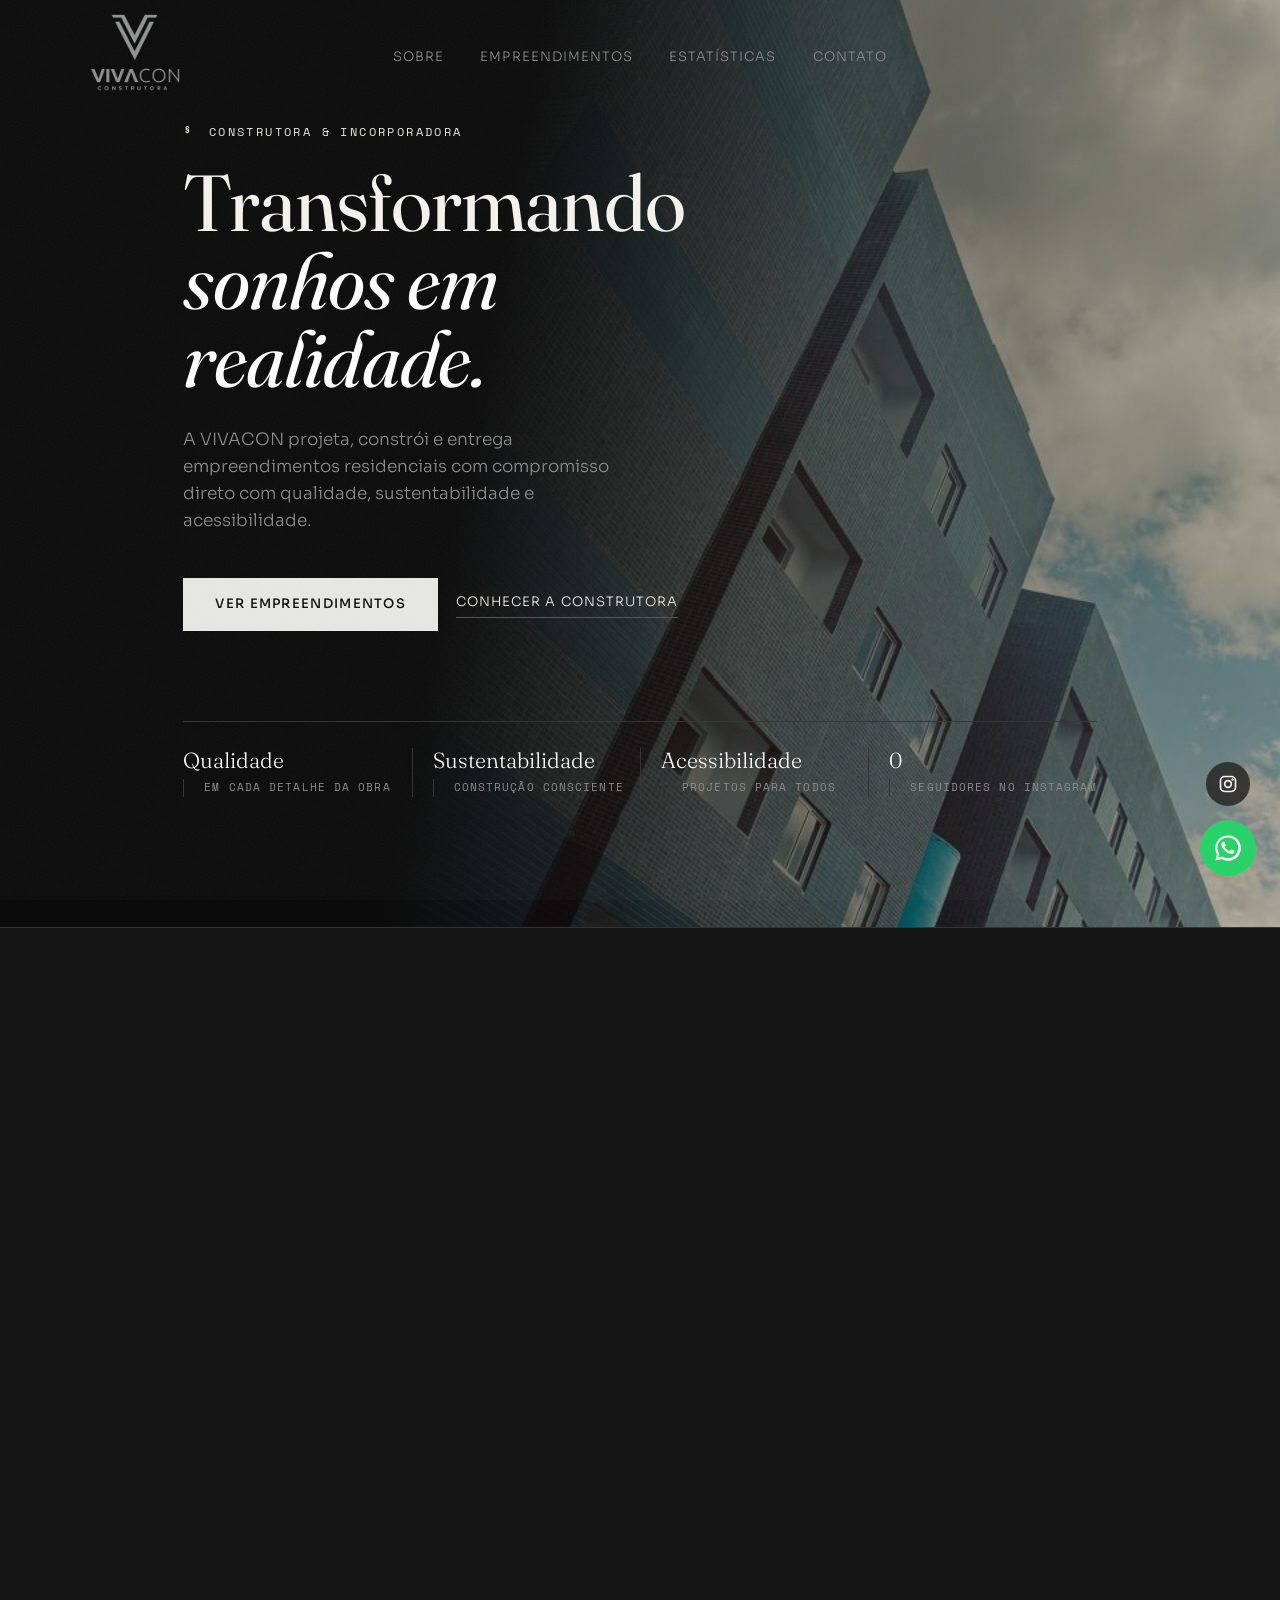
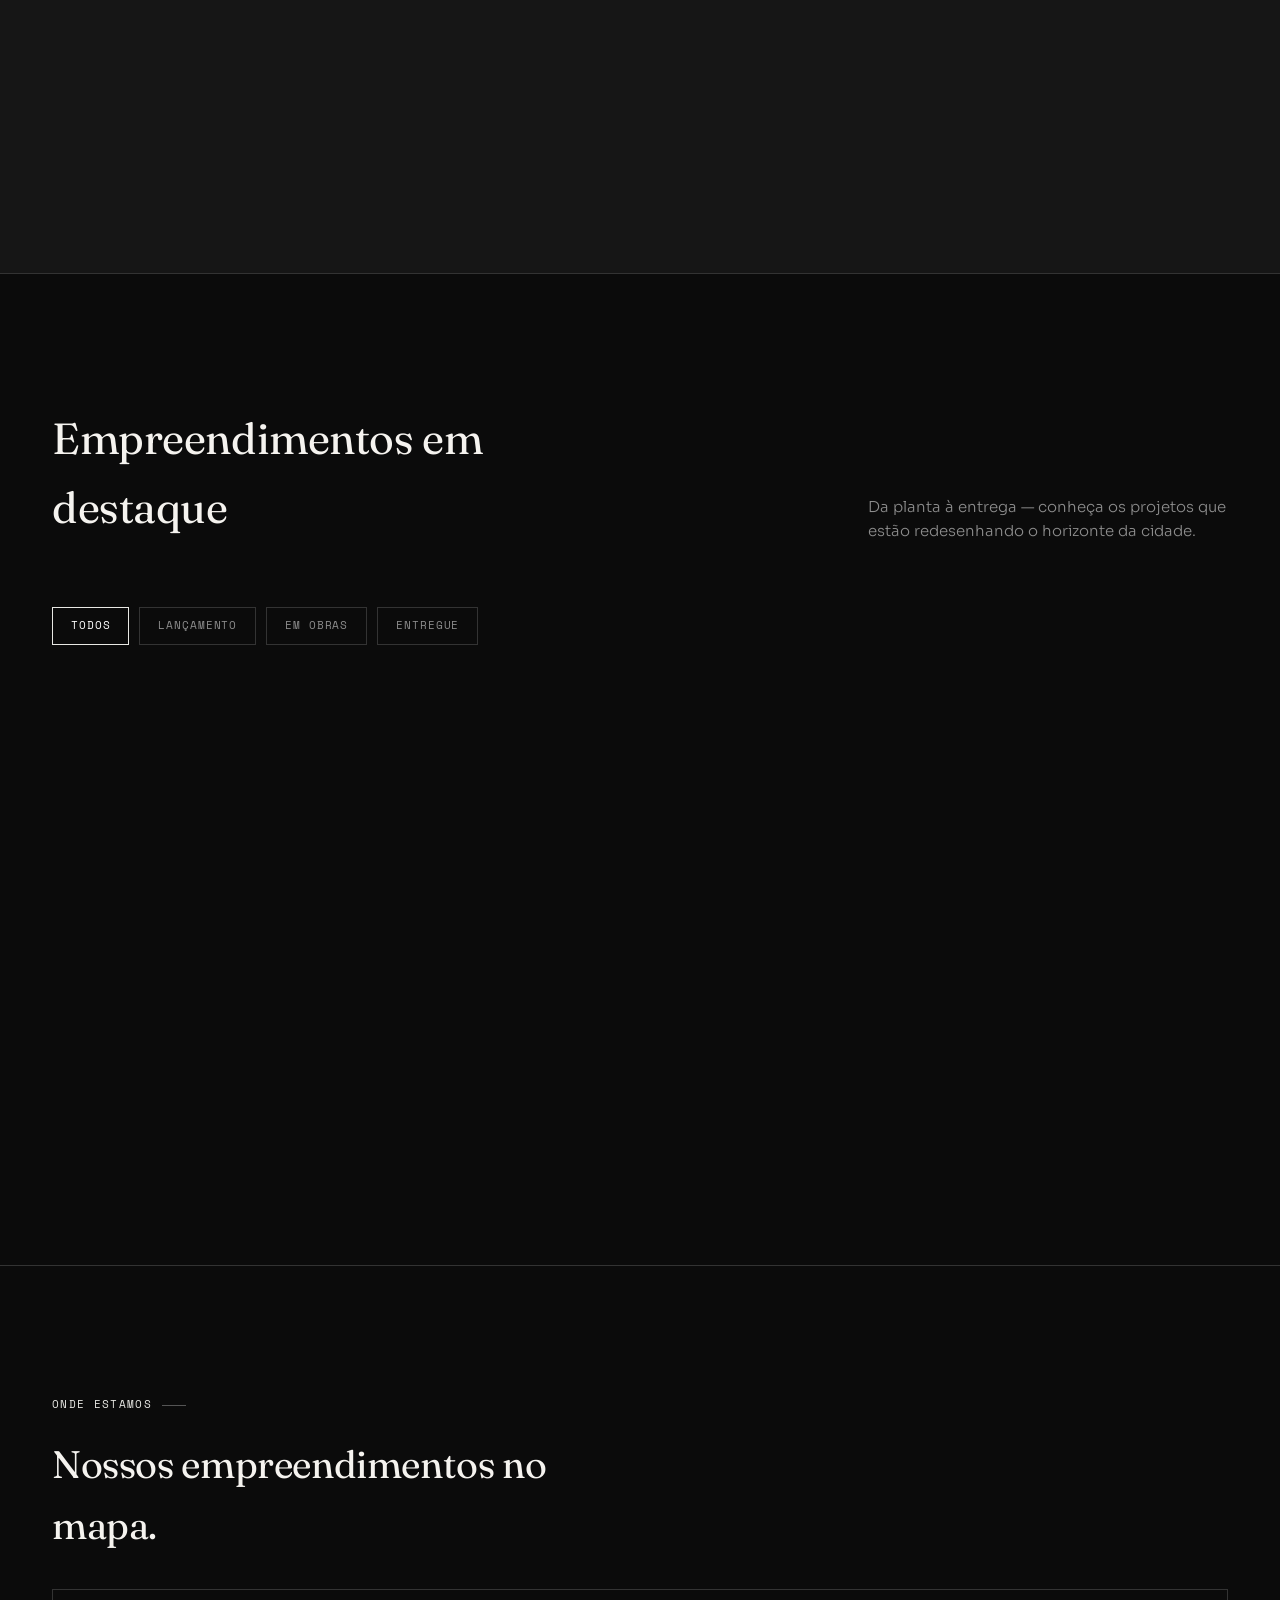
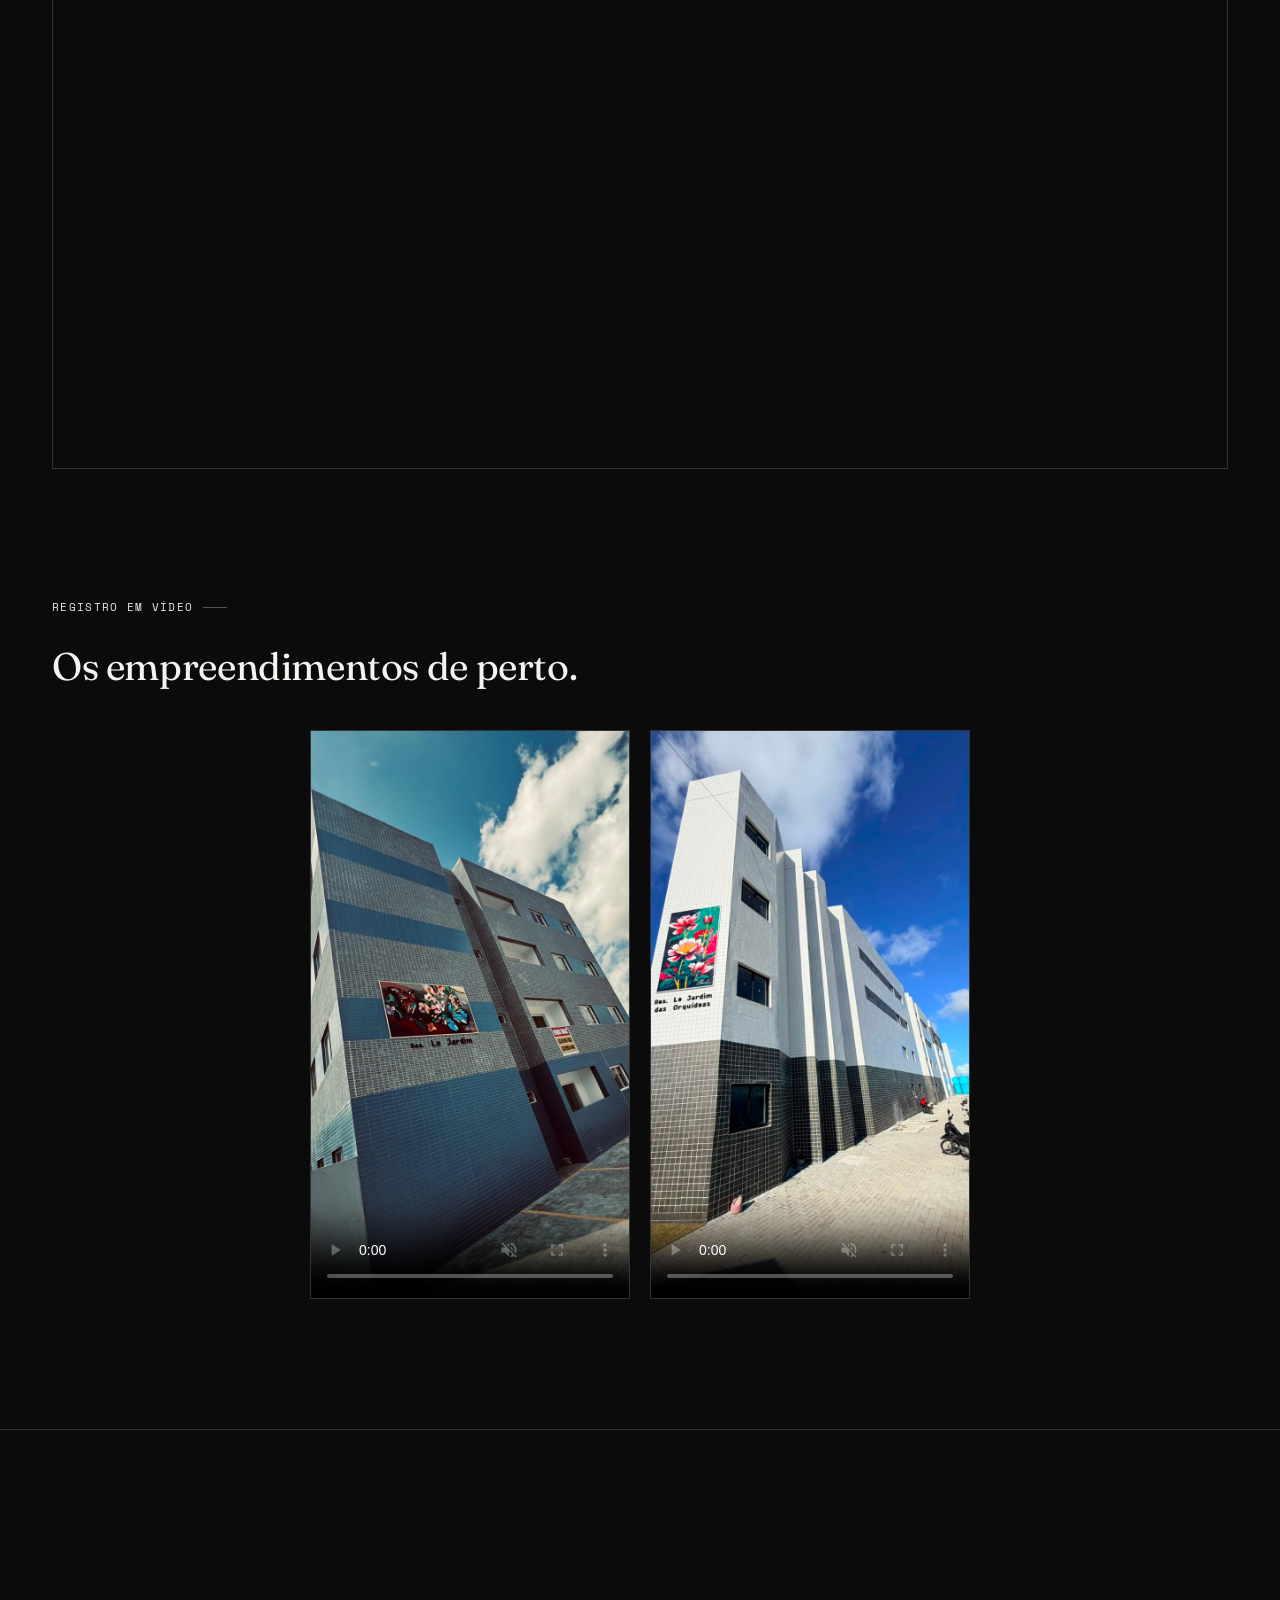
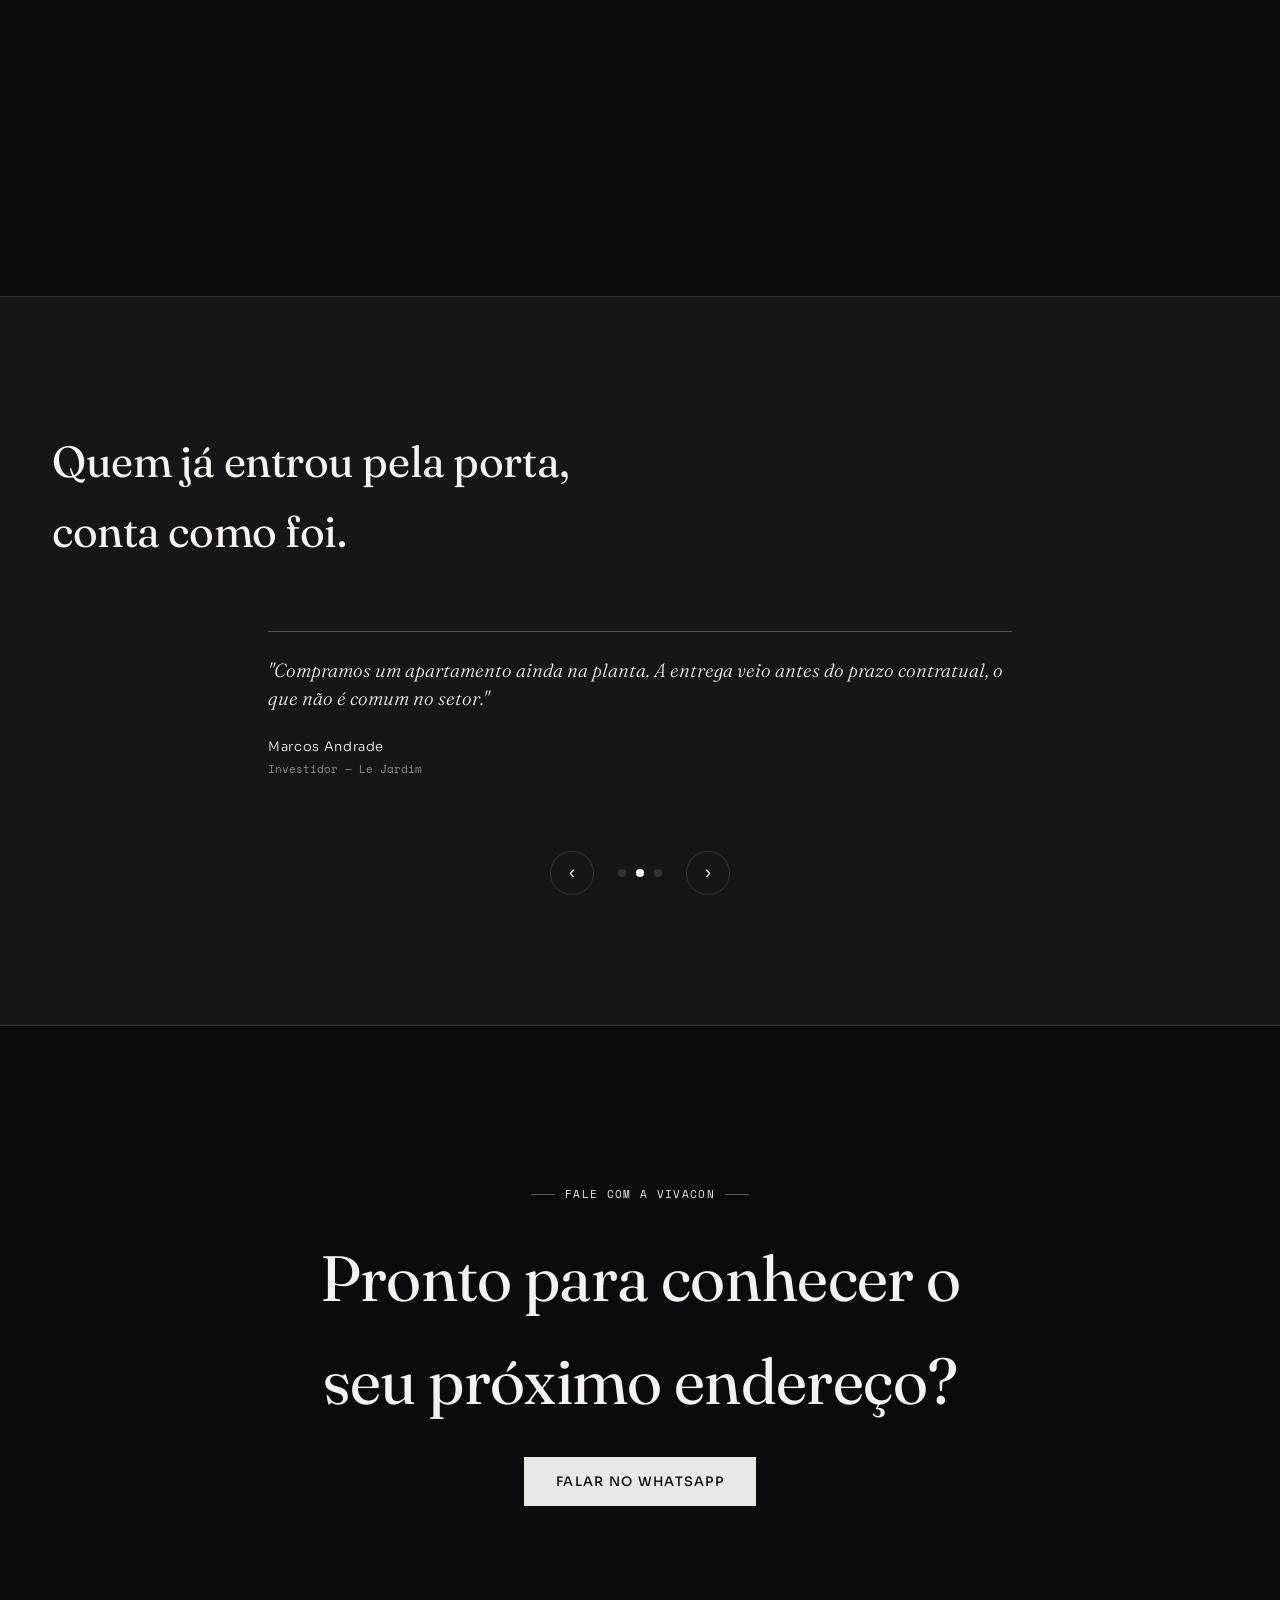
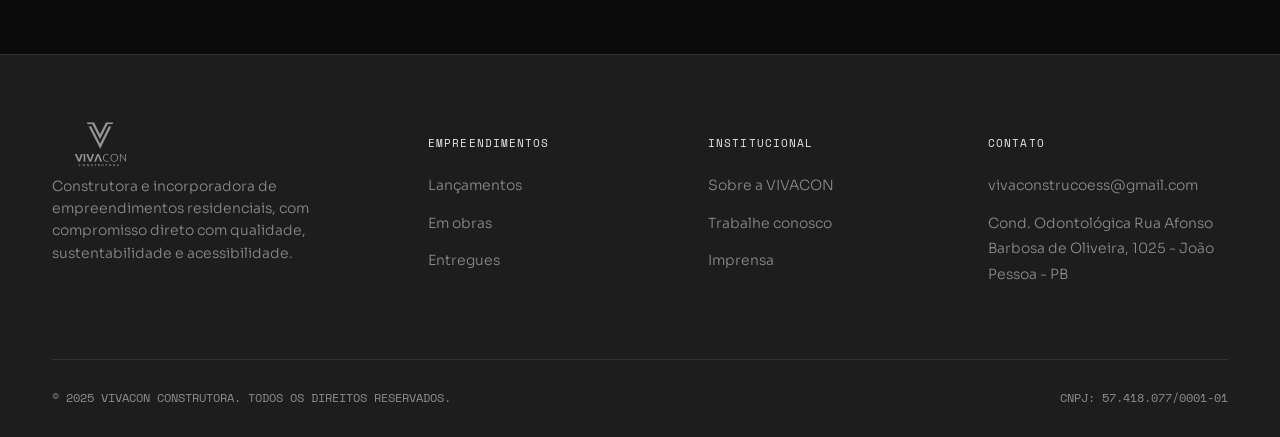
==== vivacon-construtora.html @ 2a67bae2 "atualização" ====
<!DOCTYPE html>
<html lang="pt-BR">
<head>
<meta charset="UTF-8">
<meta name="viewport" content="width=device-width, initial-scale=1.0, viewport-fit=cover">
<title>VIVACON — Construtora e Incorporadora</title>
<meta name="google-site-verification" content="D0gkuEe5mXiNGheBpJ1isHxeWxSEqKyjWFQIT8TvE7Y" />
<meta name="description" content="VIVACON Construtora — empreendimentos residenciais em João Pessoa, PB. Qualidade, sustentabilidade e acessibilidade em cada projeto, do lançamento à entrega das chaves.">
<meta property="og:type" content="website">
<meta property="og:site_name" content="VIVACON Construtora">
<meta property="og:title" content="VIVACON — Construtora e Incorporadora">
<meta property="og:description" content="Transformando sonhos em realidade. Empreendimentos residenciais com compromisso direto com qualidade, sustentabilidade e acessibilidade.">
<meta property="og:image" content="https://vivaconconstrucoes.com.br/assets/logo-vivacon-cropped.png">
<meta property="og:url" content="https://vivaconconstrucoes.com.br">
<meta property="og:locale" content="pt_BR">

<meta name="twitter:card" content="summary_large_image">
<meta name="twitter:title" content="VIVACON — Construtora e Incorporadora">
<meta name="twitter:description" content="Transformando sonhos em realidade. Empreendimentos residenciais com compromisso direto com qualidade, sustentabilidade e acessibilidade.">
<meta name="twitter:image" content="https://vivaconconstrucoes.com.br/assets/logo-vivacon-cropped.png">
<link rel="icon" href="assets/logo-vivacon-cropped.png">
<link rel="preconnect" href="https://fonts.googleapis.com">
<link href="https://fonts.googleapis.com/css2?family=Fraunces:opsz,wght@9..144,300;9..144,400;9..144,500;9..144,600&family=Sora:wght@300;400;500;600&family=Space+Mono:wght@400;700&display=swap" rel="stylesheet">
<link rel="stylesheet" href="https://api.mapbox.com/mapbox-gl-js/v3.6.0/mapbox-gl.css">
<script src="https://api.mapbox.com/mapbox-gl-js/v3.6.0/mapbox-gl.js"></script>
<style>
  :root{
    --bg: #0B0B0B;
    --surface: #161616;
    --surface-2: #1D1D1D;
    --hairline: #333333;
    --ink: #F5F3EF;
    --ink-muted: #8C8C8C;
    --brass: #E8E8E4;
    --brass-light: #FFFFFF;
    --brass-dim: #555555;
  }
  *{margin:0;padding:0;box-sizing:border-box;}
  html{
  scroll-behavior:smooth;
  background:var(--bg);
  height:100%;
}
body{
  background:var(--bg);
  min-height:100%;
}
  html{overflow-x:hidden;}
  body{overflow-x:hidden;}
  body{
    background:var(--bg);
    color:var(--ink);
    font-family:'Sora', sans-serif;
    font-weight:300;
    line-height:1.6;
    overflow-x:hidden;
  }
  h1,h2,h3,h4{font-family:'Fraunces', serif; font-weight:400; letter-spacing:-0.01em;}
  .mono{font-family:'Space Mono', monospace;}
  a{color:inherit; text-decoration:none;}
  img{max-width:100%; display:block;}
  .wrap{max-width:1240px; margin:0 auto; padding:0 32px;}

  /* dimension-line annotation, blueprint style */
  .dim{
    display:flex; align-items:center; gap:10px;
    font-family:'Space Mono', monospace;
    font-size:11px;
    letter-spacing:0.12em;
    text-transform:uppercase;
    color:var(--brass);
  }
  .dim::before, .dim::after{
    content:"";
    height:1px;
    background:var(--brass-dim);
    flex:0 0 24px;
  }
  .dim.center{justify-content:center;}
  .dim.left::before{display:none;}
  .dim.left{justify-content:flex-start;}

  /* NAV */
  header{
  position:fixed;
  top:0;
  left:0;
  right:0;
  width:100%;
  z-index:2147483646;
  background:transparent;
   border-bottom:1px solid transparent;
  padding:22px 0;
  transition:background .35s ease, padding .35s ease, border-color .35s ease;
  transform:none;
}
header.scrolled{
  background:rgba(11,11,11,0.55);
  backdrop-filter:blur(14px) saturate(160%);
  -webkit-backdrop-filter:blur(14px) saturate(160%);
  border-bottom:1px solid rgba(255,255,255,0.08);
  padding:16px 0;
}
  nav.wrap{display:flex; align-items:center; justify-content:space-between; position:relative;}
  .logo{font-family:'Fraunces', serif; font-size:22px; letter-spacing:0.06em;}
  .logo span{color:var(--brass);}
  .logo img{height:110px; width:auto; display:block; margin:-20px 0;}
  footer .logo img{height:64px;}
  .nav-links{
  position:absolute; left:50%; top:50%;
  transform:translate(-50%, -50%);
  display:flex; gap:36px; font-size:13px; letter-spacing:0.08em; text-transform:uppercase;
}
  .nav-links a{color:var(--ink-muted); transition:color .25s; position:relative;}
  .nav-links a:hover, .nav-links a:focus-visible{color:var(--brass-light);}
  .nav-cta{
    border:1px solid var(--brass-dim);
    padding:10px 22px;
    font-size:12px; letter-spacing:0.1em; text-transform:uppercase;
    transition:all .25s;
  }
  .nav-cta:hover{background:var(--brass); border-color:var(--brass); color:var(--bg);}
  .menu-btn{display:none; background:none; border:none; color:var(--ink); font-size:24px; cursor:pointer;}

  .mobile-menu{
  position:fixed; top:0; right:0; height:100vh; width:78%; max-width:320px;
  background:var(--surface-2);
  border-left:1px solid var(--hairline);
  z-index:200;
  display:flex; flex-direction:column; gap:8px;
  padding:100px 32px 40px;
  transform:translateX(100%);
  transition:transform .35s ease;
}
.mobile-menu.open{transform:translateX(0);}
.mobile-menu a{
  padding:16px 0;
  border-bottom:1px solid var(--hairline);
  font-size:15px; letter-spacing:0.06em; text-transform:uppercase;
  color:var(--ink);
}
.mobile-menu .nav-cta{
  margin-top:20px; text-align:center; border:1px solid var(--brass-dim);
  padding:14px; border-bottom:1px solid var(--brass-dim);
}

  /* HERO */
  .hero{
  position:relative;
  overflow:hidden;
  min-height:100vh;
  display:flex; flex-direction:column; justify-content:center;
  padding-top:120px;
  background:var(--bg);
}
.hero-bg{
  position:absolute;
  top:-15%; left:0; right:0; bottom:-15%;
  background:url('assets/predio-02.jpeg') right center/cover no-repeat;
  z-index:0;
  will-change:transform;
}
.hero-bg::after{
  content:"";
  position:absolute; inset:0;
  background:linear-gradient(100deg, var(--bg) 38%, rgba(11,11,11,0.55) 60%, rgba(11,11,11,0.25) 100%);
}
  .hero-building{
    position:absolute; right:0; top:0; bottom:0; width:46%;
    z-index:0;
    opacity:0.9;
  }
  .hero-inner{position:relative; z-index:2;}
  .eyebrow{
    font-family:'Space Mono', monospace;
    font-size:12px; letter-spacing:0.2em; text-transform:uppercase;
    color:var(--brass);
    margin-bottom:22px;
    display:flex; align-items:center; gap:14px;
  }
  .eyebrow::before{content:"§"; font-size:14px;}
  .hero h1{
    font-size:clamp(34px, 6.2vw, 92px);
    line-height:0.98;
    max-width:820px;
    color:var(--ink);
  }
  .hero h1 em{font-style:italic; color:var(--brass-light);}
  .hero-sub{
    max-width:460px;
    margin-top:28px;
    color:var(--ink-muted);
    font-size:17px;
  }
  .hero-actions{display:flex; gap:18px; margin-top:44px; align-items:center; flex-wrap:wrap;}
  .btn-primary{
    background:var(--brass);
    color:var(--bg);
    padding:16px 32px;
    font-size:13px; letter-spacing:0.1em; text-transform:uppercase;
    font-weight:500;
    transition:background .25s;
  }
  .btn-primary:hover{background:var(--brass-light);}
  .btn-ghost{
    color:var(--ink);
    font-size:13px; letter-spacing:0.08em; text-transform:uppercase;
    border-bottom:1px solid var(--brass-dim);
    padding-bottom:4px;
    transition:border-color .25s, color .25s;
  }
  .btn-ghost:hover{border-color:var(--brass-light); color:var(--brass-light);}

  .hero-stats{
    position:relative; z-index:2;
    margin-top:90px;
    display:grid; grid-template-columns:repeat(4,1fr);
    border-top:1px solid var(--hairline);
    padding-top:26px;
  }
  .hero-stats div{border-left:1px solid var(--hairline); padding-left:20px;}
  .hero-stats div:first-child{border-left:none; padding-left:0;}
  .stat-num{font-family:'Fraunces', serif; font-size:34px; color:var(--brass-light);}
  .hero-stats .stat-num{font-size:clamp(17px,1.7vw,26px); line-height:1.15;}
  .stat-label{font-family:'Space Mono', monospace; font-size:11px; letter-spacing:0.1em; text-transform:uppercase; color:var(--ink-muted); margin-top:6px;}

  /* SECTION HEADERS */
  section{padding:130px 0;}
  .section-head{
    display:flex; justify-content:space-between; align-items:flex-end;
    margin-bottom:64px; gap:40px; flex-wrap:wrap;
  }
  .section-head h2{font-size:clamp(30px,3.4vw,48px); max-width:560px;}
  .section-head p{max-width:360px; color:var(--ink-muted); font-size:15px;}

  /* ABOUT */
  .about{background:var(--surface); border-top:1px solid var(--hairline); border-bottom:1px solid var(--hairline);}
  .about-grid{display:grid; grid-template-columns:1fr 1fr; gap:80px; align-items:center;}
  .about-copy p{color:var(--ink-muted); margin-bottom:18px; font-size:16px;}
  .about-copy p:first-child{color:var(--ink); font-size:20px; font-family:'Fraunces', serif; font-weight:400; line-height:1.5;}
  .about-visual{position:relative;}
  .about-frame{
    aspect-ratio:4/5;
    background:url('assets/predio-02.jpeg') center/cover no-repeat;
    border:1px solid var(--hairline);
    position:relative;
    overflow:hidden;
  }
  .about-frame::before{
    content:"";
    position:absolute; inset:0;
    background:linear-gradient(180deg, rgba(11,11,11,0) 55%, rgba(11,11,11,0.88) 100%);
  }
  .about-frame::after{
    content:"VIVACON / OBRA";
    position:absolute; bottom:20px; left:20px; z-index:2;
    font-family:'Space Mono', monospace; font-size:11px; letter-spacing:0.1em;
    color:var(--brass-light);
  }

  /* PROJECTS */
  .filter-row{display:flex; gap:10px; margin-bottom:50px; flex-wrap:wrap;}
  .filter-pill{
    font-family:'Space Mono', monospace; font-size:11px; letter-spacing:0.08em; text-transform:uppercase;
    border:1px solid var(--hairline); padding:9px 18px; color:var(--ink-muted);
    cursor:pointer; transition:all .2s;
  }
  .filter-pill.active, .filter-pill:hover{border-color:var(--brass); color:var(--brass-light);}
  .projects-grid{display:flex; flex-wrap:wrap; gap:24px;}
  .projects-grid .project-card{flex:0 1 calc(33% - 1px); min-width:280px; max-width:400px; border:1px solid var(--hairline);}
  .project-card{
  background:var(--bg); position:relative; overflow:hidden; cursor:pointer;
  display:flex; flex-direction:column;
  transition:transform .35s ease, box-shadow .35s ease;
}
.project-card:hover{
  transform:translateY(-6px);
  box-shadow:0 20px 40px rgba(0,0,0,0.5);
}
  .project-visual{
  aspect-ratio:16/9;
  position:relative;
  background:linear-gradient(160deg, #1D1D1D, #101010);
  background-size:cover;
  background-position:center;
  transition:transform .5s ease, clip-path 1.1s cubic-bezier(0.65,0,0.35,1);
  clip-path:inset(100% 0 0 0);
}
.project-card.in .project-visual{
  clip-path:inset(0 0 0 0);
}
  .project-card:hover .project-visual{transform:scale(1.08);}
  .status-tag{
    position:absolute; top:18px; left:18px; z-index:2;
    font-family:'Space Mono', monospace; font-size:10px; letter-spacing:0.1em; text-transform:uppercase;
    padding:6px 12px; border:1px solid var(--brass-dim); color:var(--brass-light);
    background:rgba(20,18,15,0.75);
  }
  .project-info{padding:28px 30px 34px;}
  .project-info .dim{margin-bottom:14px;}
  .project-info h3{font-size:26px; margin-bottom:8px;}
  .project-info .loc{color:var(--ink-muted); font-size:14px; margin-bottom:18px;}
  .project-specs{display:flex; gap:24px; font-family:'Space Mono', monospace; font-size:12px; color:var(--ink-muted);}
  .project-specs b{color:var(--brass-light); font-weight:400;}

  /* NUMBERS STRIP */
  .numbers{border-top:1px solid var(--hairline);}
  .numbers-grid{display:grid; grid-template-columns:repeat(4,1fr);}
  .numbers-grid > div{padding:50px 30px; border-left:1px solid var(--hairline);}
  .numbers-grid > div:first-child{border-left:none; padding-left:0;}
  .numbers-grid .stat-num{font-size:52px;}

  /* TESTIMONIALS */
  .testi{background:var(--surface); border-top:1px solid var(--hairline); border-bottom:1px solid var(--hairline);}
  .testi-grid{display:grid; grid-template-columns:repeat(3,1fr); gap:40px;}
  .testi-card{border-top:1px solid var(--brass-dim); padding-top:24px;}
  .testi-card p{font-family:'Fraunces', serif; font-size:19px; font-style:italic; color:var(--ink); margin-bottom:24px; line-height:1.5;}
  .testi-name{font-size:13px; letter-spacing:0.05em; color:var(--brass-light);}
  .testi-role{font-family:'Space Mono', monospace; font-size:11px; color:var(--ink-muted); margin-top:4px;}

  /* CTA */
  .cta-section{text-align:center; padding:160px 0;}
  .cta-section h2{font-size:clamp(34px,5vw,64px); max-width:760px; margin:0 auto 36px;}

  /* FOOTER */
  footer{background:var(--surface-2); border-top:1px solid var(--hairline); padding:80px 0 30px;}
  .footer-grid{display:grid; grid-template-columns:1.4fr 1fr 1fr 1fr; gap:40px; padding-bottom:60px; border-bottom:1px solid var(--hairline);}
  .footer-grid h4{font-family:'Space Mono', monospace; font-size:11px; letter-spacing:0.1em; text-transform:uppercase; color:var(--brass); margin-bottom:20px; font-weight:400;}
  .footer-grid ul{list-style:none;}
  .footer-grid li{margin-bottom:12px;}
  .footer-grid a, .footer-grid p{color:var(--ink-muted); font-size:14px; overflow-wrap:anywhere; word-break:break-word;}
  .footer-grid a:hover{color:var(--brass-light);}
  .footer-bottom{display:flex; justify-content:space-between; padding-top:28px; font-size:12px; color:var(--ink-muted); font-family:'Space Mono', monospace;}

  [data-reveal]{
  opacity:0;
  transform:translateY(32px) scale(0.98);
  filter:blur(6px);
  transition:opacity 1s cubic-bezier(0.22,1,0.36,1), transform 1s cubic-bezier(0.22,1,0.36,1), filter 1s cubic-bezier(0.22,1,0.36,1);
}
[data-reveal].in{
  opacity:1;
  transform:translateY(0) scale(1);
  filter:blur(0);
}

  @media (max-width: 880px){
    .nav-links, .nav-cta{display:none;}
    .menu-btn{display:block;}
    .hero-building{display:none;}
    .hero-stats{grid-template-columns:repeat(2,1fr); row-gap:26px;}
    .about-grid, .numbers-grid, .testi-grid{grid-template-columns:1fr;}
    .projects-grid .project-card{flex:1 1 100%;}
    .numbers-grid > div{border-left:none; border-top:1px solid var(--hairline); padding-left:0;}
    .numbers-grid > div:first-child{border-top:none;}
    .footer-grid{grid-template-columns:1fr 1fr;}
    section{padding:80px 0;}
    .footer-bottom{flex-direction:column; align-items:flex-start; gap:10px; padding-bottom:90px;}
  }
  .social-float{
  position:fixed; right:24px; bottom:24px; z-index:150;
  display:flex; flex-direction:column; gap:14px; align-items:center;
}
.social-float a{
  width:44px; height:44px; border-radius:50%;
  display:flex; align-items:center; justify-content:center;
  background:rgba(40,40,40,0.9);
  color:var(--ink);
  transition:transform .2s, background .2s;
}
.social-float a:hover{transform:scale(1.08);}
.social-float a svg{width:20px; height:20px;}
.social-float a.whatsapp{
  width:56px; height:56px;
  background:#25D366; color:#fff;
}
.social-float a.whatsapp svg{width:26px; height:26px;}
@media (max-width:600px){
  .social-float{right:16px; bottom:16px; gap:10px;}
  .social-float a{width:38px; height:38px;}
  .social-float a.whatsapp{width:50px; height:50px;}
}
.project-visual[data-gallery]{cursor:zoom-in;}
.lightbox{
  position:fixed; inset:0; z-index:2147483647;
  background:rgba(6,6,6,0.95);
  display:none; align-items:center; justify-content:center;
  padding:40px;
}
.lightbox.open{display:flex;}
.lightbox img{max-width:90vw; max-height:85vh; object-fit:contain; border:1px solid var(--hairline);}
.lightbox-close{
  position:absolute; top:24px; right:28px;
  background:none; border:none; color:var(--ink); font-size:32px; cursor:pointer; line-height:1;
}
.lightbox-arrow{
  position:absolute; top:50%; transform:translateY(-50%);
  background:rgba(40,40,40,0.7); border:none; color:var(--ink);
  width:48px; height:48px; border-radius:50%;
  font-size:24px; cursor:pointer; display:flex; align-items:center; justify-content:center;
  transition:background .2s;
}
.lightbox-arrow:hover{background:var(--brass-dim);}
.lightbox-prev{left:24px;}
.lightbox-next{right:24px;}
.lightbox-counter{
  position:absolute; bottom:24px; left:50%; transform:translateX(-50%);
  font-family:'Space Mono', monospace; font-size:12px; color:var(--ink-muted); letter-spacing:0.1em;
}
@media (max-width:600px){
  .lightbox-arrow{width:38px; height:38px; font-size:18px;}
  .lightbox-prev{left:10px;} .lightbox-next{right:10px;}
}
.map-section{border-top:1px solid var(--hairline);}
#map{
  width:100%; height:480px;
  border:1px solid var(--hairline);
}
.mapboxgl-popup-content{
  background:var(--surface-2) !important; color:var(--ink);
  border:1px solid var(--hairline); border-radius:0 !important;
  padding:14px 16px !important;
  box-shadow:none !important;
}
.mapboxgl-popup-tip{border-top-color:var(--surface-2) !important; border-bottom-color:var(--surface-2) !important;}
.mapboxgl-popup-close-button{color:var(--ink-muted); font-size:16px;}
.map-popup-title{font-family:'Fraunces', serif; font-size:16px; margin-bottom:4px;}
.map-popup-status{font-family:'Space Mono', monospace; font-size:11px; color:var(--brass);}

.testi-carousel{position:relative; max-width:760px; margin:0 auto; overflow:hidden;}
@media (max-width:600px){
  .testi-carousel{padding:0 8px;}
  .testi-nav{gap:16px;}
}
.testi-track{
  display:flex;
  transition:transform .5s ease;
}
.testi-slide{
  flex:0 0 100%;
  padding:0 8px;
}
.testi-carousel .testi-card{
  border-top:1px solid var(--brass-dim); padding-top:24px;
  min-height:180px;
}
.testi-nav{
  display:flex; align-items:center; justify-content:center; gap:24px;
  margin-top:40px;
}
.testi-arrow{
  width:44px; height:44px; border-radius:50%;
  border:1px solid var(--hairline); background:none; color:var(--ink);
  font-size:18px; cursor:pointer;
  display:flex; align-items:center; justify-content:center;
  transition:border-color .2s, color .2s;
}
.testi-arrow:hover{border-color:var(--brass); color:var(--brass-light);}
.testi-dots{display:flex; gap:10px;}
.testi-dot{
  width:8px; height:8px; border-radius:50%;
  background:var(--hairline); border:none; cursor:pointer;
  transition:background .2s;
}
.testi-dot.active{background:var(--brass-light);}
body::before{
  content:"";
  position:fixed; inset:0; z-index:9997;
  pointer-events:none;
  opacity:0.06;
  background-image:url("data:image/svg+xml,%3Csvg xmlns='http://www.w3.org/2000/svg' width='200' height='200'%3E%3Cfilter id='n'%3E%3CfeTurbulence type='fractalNoise' baseFrequency='0.9' numOctaves='2' stitchTiles='stitch'/%3E%3C/filter%3E%3Crect width='100%25' height='100%25' filter='url(%23n)'/%3E%3C/svg%3E");
}
::-webkit-scrollbar{
  width:10px;
}
::-webkit-scrollbar-track{
  background:var(--bg);
}
::-webkit-scrollbar-thumb{
  background:var(--brass-dim);
  border-radius:0;
  border:2px solid var(--bg);
  background-clip:padding-box;
}
::-webkit-scrollbar-thumb:hover{
  background:var(--brass-light);
}
html{
  scrollbar-width:thin;
  scrollbar-color:var(--brass-dim) var(--bg);
}
#preloader{
  position:fixed; inset:0; z-index:2147483647;
  background:var(--bg);
  display:flex; align-items:center; justify-content:center;
  transition:opacity .6s ease, visibility .6s ease;
}
#preloader img{
  height:110px; width:auto;
  animation:preloaderPulse 1.4s ease-in-out infinite;
}
#preloader.hide{
  opacity:0;
  visibility:hidden;
  pointer-events:none;
}
@keyframes preloaderPulse{
  0%, 100%{ opacity:0.4; transform:scale(0.96); }
  50%{ opacity:1; transform:scale(1); }
}
body.loading{ overflow:hidden; }
.reveal-line{
  display:inline-block;
  overflow:hidden;
  vertical-align:top;
}
.reveal-line span{
  display:inline-block;
  transform:translateY(110%);
  opacity:0;
  animation:revealUp 1.3s cubic-bezier(0.22,1,0.36,1) forwards;
}
.reveal-line:nth-child(1) span{ animation-delay:.15s; }
@keyframes revealUp{
  to{ transform:translateY(0); opacity:1; }
}
@media (max-width:600px){
  header{
    position:fixed !important;
    top:0 !important;
    left:0 !important;
    right:0 !important;
    width:100% !important;
    transform:none !important;
  }
}

</style>
</head>
<body>
<div id="preloader">
  <img src="assets/logo-vivacon-cropped.png" alt="Vivacon Construtora">
</div>
<script>
  let unlocked = false;
  function unlockScroll(){
    if(unlocked) return;
    unlocked = true;
    const preloader = document.getElementById('preloader');
    document.body.classList.remove('loading');
    setTimeout(function(){
      preloader.classList.add('hide');
    }, 400);
  }
  window.addEventListener('load', unlockScroll);
  setTimeout(unlockScroll, 3000);
  document.body.classList.add('loading');
</script>
<header id="header">
  <nav class="wrap">
    <div class="logo"><img src="assets/logo-vivacon-cropped.png" alt="Vivacon Construtora"></div>
    <div class="nav-links">
      <a href="#sobre">Sobre</a>
      <a href="#empreendimentos">Empreendimentos</a>
      <a href="#numeros">Estatísticas</a>
      <a href="#contato">Contato</a>
    </div>
    <button class="menu-btn" id="menuBtn" aria-label="Abrir menu" aria-expanded="false">☰</button>
  </nav>
</header>

<div class="mobile-menu" id="mobileMenu">
  <a href="#sobre">Sobre</a>
  <a href="#empreendimentos">Empreendimentos</a>
  <a href="#numeros">Estatísticas</a>
  <a href="#contato">Contato</a>
</div>

<section class="hero">
  <div class="hero-bg"></div>
  <div class="wrap hero-inner">
    <div class="eyebrow">Construtora & Incorporadora</div>
    <h1>
  <span class="reveal-line"><span>Transformando</span></span><br>
  <em><span class="reveal-line"><span>sonhos em</span></span><br>
  <span class="reveal-line"><span>realidade.</span></span></em>
</h1>
    <p class="hero-sub">A VIVACON projeta, constrói e entrega empreendimentos residenciais com compromisso direto com qualidade, sustentabilidade e acessibilidade.</p>
    <div class="hero-actions">
      <a href="#empreendimentos" class="btn-primary">Ver empreendimentos</a>
      <a href="#sobre" class="btn-ghost">Conhecer a construtora</a>
    </div>
    <div class="hero-stats">
      <div><div class="stat-num">Qualidade</div><div class="stat-label">Em cada detalhe da obra</div></div>
      <div><div class="stat-num">Sustentabilidade</div><div class="stat-label">Construção consciente</div></div>
      <div><div class="stat-num">Acessibilidade</div><div class="stat-label">Projetos para todos</div></div>
      <div><div class="stat-num" data-target="20" data-prefix="+" data-suffix=" mil">0</div><div class="stat-label">Seguidores no Instagram</div></div>
    </div>
  </div>
</section>

<section id="sobre" class="about">
  <div class="wrap about-grid">
    <div class="about-copy" data-reveal>
      <p>A VIVACON constrói mais do que edifícios — constrói a parte da cidade onde a vida das pessoas realmente acontece.</p>
      <p>Somos uma construtora e incorporadora com atuação em empreendimentos residenciais, guiada por três compromissos que estão em tudo o que entregamos: qualidade em cada detalhe da obra, sustentabilidade nas escolhas do canteiro ao acabamento, e acessibilidade para que o projeto funcione para todos.</p>
      <p>Cada empreendimento é acompanhado de perto, do lançamento à entrega das chaves — para que o que foi prometido na planta seja exatamente o que chega até você.</p>
      <div class="dim left" style="margin-top:30px;">João Pessoa / Paraíba</div>
    </div>
    <div class="about-visual" data-reveal>
      <div class="about-frame"></div>
    </div>
  </div>
</section>

<section id="empreendimentos">
  <div class="wrap">
    <div class="section-head">
      <h2>Empreendimentos em destaque</h2>
      <p>Da planta à entrega — conheça os projetos que estão redesenhando o horizonte da cidade.</p>
    </div>
    <div class="filter-row">
      <div class="filter-pill active" data-filter="todos">Todos</div>
<div class="filter-pill" data-filter="lancamento">Lançamento</div>
<div class="filter-pill" data-filter="obras">Em obras</div>
<div class="filter-pill" data-filter="entregue">Entregue</div>
    </div>
    <div class="projects-grid">

       <div class="project-card" data-reveal data-status="entregue lancamento">
        <div class="project-visual" data-gallery="assets/le-jardim-01.jpeg, assets/le-jardim-02.jpeg, assets/le-jardim-03.jpeg" style="background-image:url('assets/le-jardim-01.jpeg')"><span class="status-tag">100% Vendido</span></div>
        <div class="project-info">
          <div class="dim left">Residencial</div>
          <h3>Le Jardim</h3>
          <div class="loc">Planalto Boa Esperança / João Pessoa</div>
          <div class="project-specs">
            <span><b>56</b> unidades</span>
            <span><b>40-50 m²</b> privativos</span>
            <span><b>2025</b> entrega</span>
          </div>
        </div>
      </div>

      <div class="project-card" data-reveal data-status="entregue">
        <div class="project-visual" data-gallery="assets/le-jardim-orquideas-01.jpeg, assets/le-jardim-orquideas-02.jpeg, assets/le-jardim-orquideas-03.jpeg, assets/le-jardim-orquideas-04.jpeg, assets/le-jardim-orquideas-05.jpeg" style="background-image:url('assets/le-jardim-orquideas-01.jpeg')"><span class="status-tag">Unidades Disponíveis</span></div>
        <div class="project-info">
          <div class="dim left">Residencial</div>
          <h3>Le Jardim das Orquídeas</h3>
          <div class="loc">Colinas do Sul / João Pessoa</div>
          <div class="project-specs">
            <span><b>60</b> unidades</span>
            <span><b>40-50 m²</b> privativos</span>
            <span><b>2026</b> entrega</span>
          </div>
        </div>
      </div>


    </div>
  </div>
</section>

<section class="map-section">
  <div class="wrap">
    <div class="dim left" style="margin-bottom:20px;">Onde estamos</div>
    <h2 style="font-size:clamp(26px,3vw,40px); margin-bottom:32px; max-width:600px;">Nossos empreendimentos no mapa.</h2>
    <div id="map"></div>
  </div>
</section>

<section class="video-section" style="padding-top:0;">
  <div class="wrap">
    <div class="dim left" style="margin-bottom:20px;">Registro em vídeo</div>
    <h2 style="font-size:clamp(26px,3vw,40px); margin-bottom:32px; max-width:600px;">Os empreendimentos de perto.</h2>
    <div style="display:flex; gap:20px; justify-content:center; flex-wrap:wrap;">
  <video controls playsinline muted preload="metadata" poster="assets/le-jardim-01.jpeg" style="width:100%; max-width:320px; aspect-ratio:9/16; object-fit:cover; border:1px solid var(--hairline); display:block;">
    <source src="assets/le-jardim-video.mp4" type="video/mp4">
  </video>
  <video controls playsinline muted preload="metadata" poster="assets/le-jardim-orquideas-01.jpeg" style="width:100%; max-width:320px; aspect-ratio:9/16; object-fit:cover; border:1px solid var(--hairline); display:block;">
    <source src="assets/le-jardim-orquideas-video.mp4" type="video/mp4">
  </video>
</div>
  </div>
</section>

<section id="numeros" class="numbers">
  <div class="wrap">
    <div class="numbers-grid">
      <div data-reveal><div class="stat-num">2</div><div class="stat-label">Empreendimentos entregues</div></div>
      <div data-reveal><div class="stat-num" data-target="20" data-prefix="+" data-suffix=" mil">0</div><div class="stat-label">Seguidores no Instagram</div></div>
      <div data-reveal><div class="stat-num">3</div><div class="stat-label">Obras ativas</div></div>
      <div data-reveal><div class="stat-num" data-target="2" data-prefix="+">0</div><div class="stat-label">Anos de mercado</div></div>
    </div>
  </div>
</section>

<section class="testi">
  <div class="wrap">
    <div class="section-head">
      <h2>Quem já entrou pela porta,<br>conta como foi.</h2>
    </div>
    <div class="testi-carousel">
  <div class="testi-track" id="testiTrack">
    <div class="testi-slide">
      <div class="testi-card">
        <p>"Acompanhei a obra mês a mês pelo relatório da construtora. Recebi exatamente o que vi na planta — sem surpresas."</p>
        <div class="testi-name">Renata Figueiredo</div>
        <div class="testi-role">Proprietária — Le Jardim</div>
      </div>
    </div>
    <div class="testi-slide">
      <div class="testi-card">
        <p>"Compramos um apartamento ainda na planta. A entrega veio antes do prazo contratual, o que não é comum no setor."</p>
        <div class="testi-name">Marcos Andrade</div>
        <div class="testi-role">Investidor — Le Jardim</div>
      </div>
    </div>
    <div class="testi-slide">
      <div class="testi-card">
        <p>"O que mais pesou na decisão foi o histórico: 2 anos sem uma obra atrasada. Isso não se improvisa."</p>
        <div class="testi-name">Juliana Prado</div>
        <div class="testi-role">Proprietária — Le Jardim das Orquideas</div>
      </div>
    </div>
  </div>
  <div class="testi-nav">
    <button class="testi-arrow" id="testiPrev" aria-label="Anterior">‹</button>
    <div class="testi-dots" id="testiDots"></div>
    <button class="testi-arrow" id="testiNext" aria-label="Próximo">›</button>
  </div>
</div>
  </div>
</section>

<section id="contato" class="cta-section">
  <div class="wrap">
    <div class="dim center" style="margin-bottom:24px; justify-content:center;">Fale com a VIVACON</div>
    <h2>Pronto para conhecer o<br>seu próximo endereço?</h2>
    <a href="https://chat.whatsapp.com/JsNdxO5MnBZIrKzy62pLfI?mode=hqrt3" class="btn-primary" target="_blank" rel="noopener">Falar no WhatsApp</a>
  </div>
</section>

<footer>
  <div class="wrap">
    <div class="footer-grid">
      <div>
        <div class="logo" style="margin-bottom:16px;"><img src="assets/logo-vivacon-cropped.png" alt="Vivacon Construtora"></div>
        <p>Construtora e incorporadora de empreendimentos residenciais, com compromisso direto com qualidade, sustentabilidade e acessibilidade.</p>
      </div>
      <div>
        <h4>Empreendimentos</h4>
        <ul>
          <li><a href="#empreendimentos" onclick="applyFilter('lancamento')">Lançamentos</a></li>
<li><a href="#empreendimentos" onclick="applyFilter('obras')">Em obras</a></li>
<li><a href="#empreendimentos" onclick="applyFilter('entregue')">Entregues</a></li>
        </ul>
      </div>
      <div>
        <h4>Institucional</h4>
        <ul>
          <li><a href="#sobre">Sobre a VIVACON</a></li>
          <li><a href="https://wa.me/5583999889835">Trabalhe conosco</a></li>
          <li><a href="#">Imprensa</a></li>
        </ul>
      </div>
      <div>
        <h4>Contato</h4>
        <ul>
          <li><a href="mailto:vivaconstrucoess@gmail.com">vivaconstrucoess@gmail.com</a></li>
          <li><a href="https://maps.app.goo.gl/Sk5SNHUQZ1w1S2Ne9" target="_blank" rel="noopener">Cond. Odontológica Rua Afonso Barbosa de Oliveira, 1025 - João Pessoa - PB</a></li>
        </ul>
      </div>
    </div>
    <div class="footer-bottom">
      <span>© 2025 VIVACON CONSTRUTORA. TODOS OS DIREITOS RESERVADOS.</span>
      <span>CNPJ: 57.418.077/0001-01</span>
    </div>
  </div>
</footer>
<div class="social-float">
  <a href="https://instagram.com/vivacon_construtora" target="_blank" rel="noopener" aria-label="Instagram">
    <svg viewBox="0 0 24 24" fill="none" stroke="currentColor" stroke-width="2"><rect x="3" y="3" width="18" height="18" rx="5"/><circle cx="12" cy="12" r="4"/><circle cx="17.5" cy="6.5" r="0.5" fill="currentColor"/></svg>
  </a>
  <a href="https://wa.me/5583999889835" target="_blank" rel="noopener" class="whatsapp" aria-label="WhatsApp">
    <svg viewBox="0 0 32 32" fill="currentColor"><path d="M16 .5A15.5 15.5 0 0 0 2.4 23.8L.5 31.5l7.9-2A15.5 15.6 0 1 0 16 .5zm0 28.2c-2.4 0-4.8-.6-6.9-1.8l-.5-.3-4.7 1.2 1.3-4.6-.3-.5A12.8 12.8 0 1 1 16 28.7zm7-9.6c-.4-.2-2.3-1.1-2.6-1.3-.4-.1-.6-.2-.9.2-.3.4-1 1.3-1.3 1.5-.2.3-.5.3-.9.1-.4-.2-1.7-.6-3.2-2-1.2-1-2-2.3-2.2-2.7-.2-.4 0-.6.2-.8.2-.2.4-.5.6-.7.2-.2.3-.4.4-.6.1-.3 0-.5 0-.7-.1-.2-.9-2.2-1.3-3-.3-.8-.7-.7-.9-.7h-.8c-.3 0-.7.1-1 .5-.4.4-1.4 1.3-1.4 3.2s1.4 3.7 1.6 4c.2.3 2.8 4.3 6.8 6 .9.4 1.7.6 2.3.8.9.3 1.8.2 2.4.1.7-.1 2.3-.9 2.6-1.9.3-.9.3-1.7.2-1.9-.1-.2-.4-.3-.8-.5z"/></svg>
  </a>
</div>
<div class="lightbox" id="lightbox">
  <button class="lightbox-close" id="lightboxClose" aria-label="Fechar">✕</button>
  <button class="lightbox-arrow lightbox-prev" id="lightboxPrev" aria-label="Anterior">‹</button>
  <img id="lightboxImg" src="" alt="">
  <button class="lightbox-arrow lightbox-next" id="lightboxNext" aria-label="Próxima">›</button>
  <div class="lightbox-counter" id="lightboxCounter"></div>
</div>

<script>
  document.querySelectorAll('.hero h1 .reveal-line').forEach((line, i)=>{
  line.querySelector('span').style.animationDelay = (0.3 + i * 0.25) + 's';
});
  const testiTrack = document.getElementById('testiTrack');
if(testiTrack){
  const slides = testiTrack.querySelectorAll('.testi-slide');
  const dotsWrap = document.getElementById('testiDots');
  let current = 0;

  slides.forEach((_, i)=>{
    const dot = document.createElement('button');
    dot.className = 'testi-dot' + (i===0 ? ' active' : '');
    dot.addEventListener('click', ()=>goTo(i));
    dotsWrap.appendChild(dot);
  });
  const dots = dotsWrap.querySelectorAll('.testi-dot');

  function goTo(i){
    current = (i + slides.length) % slides.length;
    testiTrack.style.transform = `translateX(-${current * 100}%)`;
    dots.forEach(d=>d.classList.remove('active'));
    dots[current].classList.add('active');
  }
  document.getElementById('testiPrev').addEventListener('click', ()=>goTo(current-1));
  document.getElementById('testiNext').addEventListener('click', ()=>goTo(current+1));

  let autoplay = setInterval(()=>goTo(current+1), 2000);
  testiTrack.parentElement.addEventListener('mouseenter', ()=>clearInterval(autoplay));
  testiTrack.parentElement.addEventListener('mouseleave', ()=>{
    autoplay = setInterval(()=>goTo(current+1), 2000);
  });

  let startX = 0;
  testiTrack.addEventListener('touchstart', e=>{ startX = e.touches[0].clientX; });
  testiTrack.addEventListener('touchend', e=>{
    const diff = e.changedTouches[0].clientX - startX;
    if(diff > 50) goTo(current-1);
    if(diff < -50) goTo(current+1);
  });
}
  if(document.getElementById('map')){
  mapboxgl.accessToken = 'pk.eyJ1IjoiZ3VpY3JhbWFsaG8iLCJhIjoiY21zZHVib2RnMDJ2NTNhb2NsOXptY2QyeCJ9.WdVib0qPJAl2bVp2dEYCmg';

  const empreendimentos = [
    { nome:"Le Jardim", status:"100% Vendido", lat:-7.194588, lng:-34.859039 },
    { nome:"Le Jardim das Orquídeas", status:"Unidades disponíveis", lat:-7.196555, lng:-34.882385 }
  ];

  const map = new mapboxgl.Map({
    container:'map',
    style:'mapbox://styles/mapbox/dark-v11',
    center:[-34.8707, -7.1956],
    zoom:12
  });

  map.scrollZoom.disable();
  map.on('click', ()=> map.scrollZoom.enable());
  map.on('mouseleave', ()=> map.scrollZoom.disable());

  map.addControl(new mapboxgl.NavigationControl({showCompass:false}), 'top-left');

  const bounds = new mapboxgl.LngLatBounds();

  empreendimentos.forEach(e=>{
  const el = document.createElement('div');
  el.style.width = '16px';
  el.style.height = '16px';
  el.style.borderRadius = '50%';
  el.style.background = '#A8875A';
  el.style.border = '2px solid #fff';
  el.style.cursor = 'pointer';

  const popup = new mapboxgl.Popup({offset:20, closeButton:false, closeOnClick:false}).setHTML(
    `<div class="map-popup-title">${e.nome}</div><div class="map-popup-status">${e.status}</div>`
  );

  const marker = new mapboxgl.Marker(el)
    .setLngLat([e.lng, e.lat])
    .addTo(map);

  el.addEventListener('mouseenter', ()=> popup.setLngLat([e.lng, e.lat]).addTo(map));
  el.addEventListener('mouseleave', ()=> popup.remove());

  bounds.extend([e.lng, e.lat]);
});

  map.fitBounds(bounds, {padding:80, maxZoom:14});
}
  const heroBg = document.querySelector('.hero-bg');
if(heroBg){
  window.addEventListener('scroll', ()=>{
    const offset = window.scrollY * 0.35;
    heroBg.style.transform = `translateY(${offset}px)`;
  }, {passive:true});
}
  const lightbox = document.getElementById('lightbox');
const lightboxImg = document.getElementById('lightboxImg');
const lightboxCounter = document.getElementById('lightboxCounter');
let currentGallery = [];
let currentIndex = 0;

function openLightbox(gallery, index){
  currentGallery = gallery;
  currentIndex = index;
  updateLightboxImg();
  lightbox.classList.add('open');
}
function updateLightboxImg(){
  lightboxImg.src = currentGallery[currentIndex];
  lightboxCounter.textContent = (currentIndex+1) + ' / ' + currentGallery.length;
}
function closeLightbox(){ lightbox.classList.remove('open'); }
document.getElementById('lightboxClose').addEventListener('click', closeLightbox);
document.getElementById('lightboxPrev').addEventListener('click', ()=>{
  currentIndex = (currentIndex - 1 + currentGallery.length) % currentGallery.length;
  updateLightboxImg();
});
document.getElementById('lightboxNext').addEventListener('click', ()=>{
  currentIndex = (currentIndex + 1) % currentGallery.length;
  updateLightboxImg();
});
lightbox.addEventListener('click', (e)=>{ if(e.target === lightbox) closeLightbox(); });
document.addEventListener('keydown', (e)=>{
  if(!lightbox.classList.contains('open')) return;
  if(e.key === 'Escape') closeLightbox();
  if(e.key === 'ArrowLeft') document.getElementById('lightboxPrev').click();
  if(e.key === 'ArrowRight') document.getElementById('lightboxNext').click();
});
document.querySelectorAll('.project-visual[data-gallery]').forEach(visual=>{
  visual.addEventListener('click', ()=>{
    openLightbox(visual.dataset.gallery.split(','), 0);
  });
});
  const counters = document.querySelectorAll('[data-target]');
const counterObs = new IntersectionObserver((entries)=>{
  entries.forEach(entry=>{
    if(entry.isIntersecting){
      const el = entry.target;
      const target = parseFloat(el.dataset.target);
      const decimals = el.dataset.decimals ? parseInt(el.dataset.decimals) : 0;
      const prefix = el.dataset.prefix || '';
      const suffix = el.dataset.suffix || '';
      const duration = 1400;
      const start = performance.now();
      function tick(now){
        const progress = Math.min((now-start)/duration, 1);
        const eased = 1 - Math.pow(1-progress, 3);
        const value = (target*eased).toFixed(decimals);
        el.textContent = prefix + value.replace('.', ',') + suffix;
        if(progress < 1) requestAnimationFrame(tick);
      }
      requestAnimationFrame(tick);
      counterObs.unobserve(el);
    }
  });
}, {threshold:0.4});
counters.forEach(c=>counterObs.observe(c));
  const menuBtn = document.getElementById('menuBtn');
const mobileMenu = document.getElementById('mobileMenu');
menuBtn.addEventListener('click', ()=>{
  const isOpen = mobileMenu.classList.toggle('open');
  menuBtn.textContent = isOpen ? '✕' : '☰';
  menuBtn.setAttribute('aria-expanded', isOpen);
});
mobileMenu.querySelectorAll('a').forEach(link=>{
  link.addEventListener('click', ()=>{
    mobileMenu.classList.remove('open');
    menuBtn.textContent = '☰';
    menuBtn.setAttribute('aria-expanded', 'false');
  });
});
  const items = document.querySelectorAll('[data-reveal]');
const obs = new IntersectionObserver((entries)=>{
  entries.forEach(e=>{
    if(e.isIntersecting){
      const siblings = [...e.target.parentElement.querySelectorAll('[data-reveal]')];
      const index = siblings.indexOf(e.target);
      e.target.style.transitionDelay = (index * 0.1) + 's';
      e.target.classList.add('in');
    }
  });
}, {threshold:0.15});
items.forEach(i=>obs.observe(i));

  const pills = document.querySelectorAll('.filter-pill');
const cards = document.querySelectorAll('.project-card');
function applyFilter(filter){
  pills.forEach(x=>x.classList.toggle('active', x.dataset.filter === filter));
  cards.forEach(card=>{
    const match = filter === 'todos' || card.dataset.status.split(' ').includes(filter);
    card.style.display = match ? '' : 'none';
  });
}
pills.forEach(p=>p.addEventListener('click', ()=> applyFilter(p.dataset.filter)));
const headerEl = document.getElementById('header');
function checkHeaderScroll(){
  if(window.scrollY > 60){
    headerEl.classList.add('scrolled');
  } else {
    headerEl.classList.remove('scrolled');
  }
}
window.addEventListener('scroll', checkHeaderScroll, {passive:true});
checkHeaderScroll();
</script>

</body>
</html>
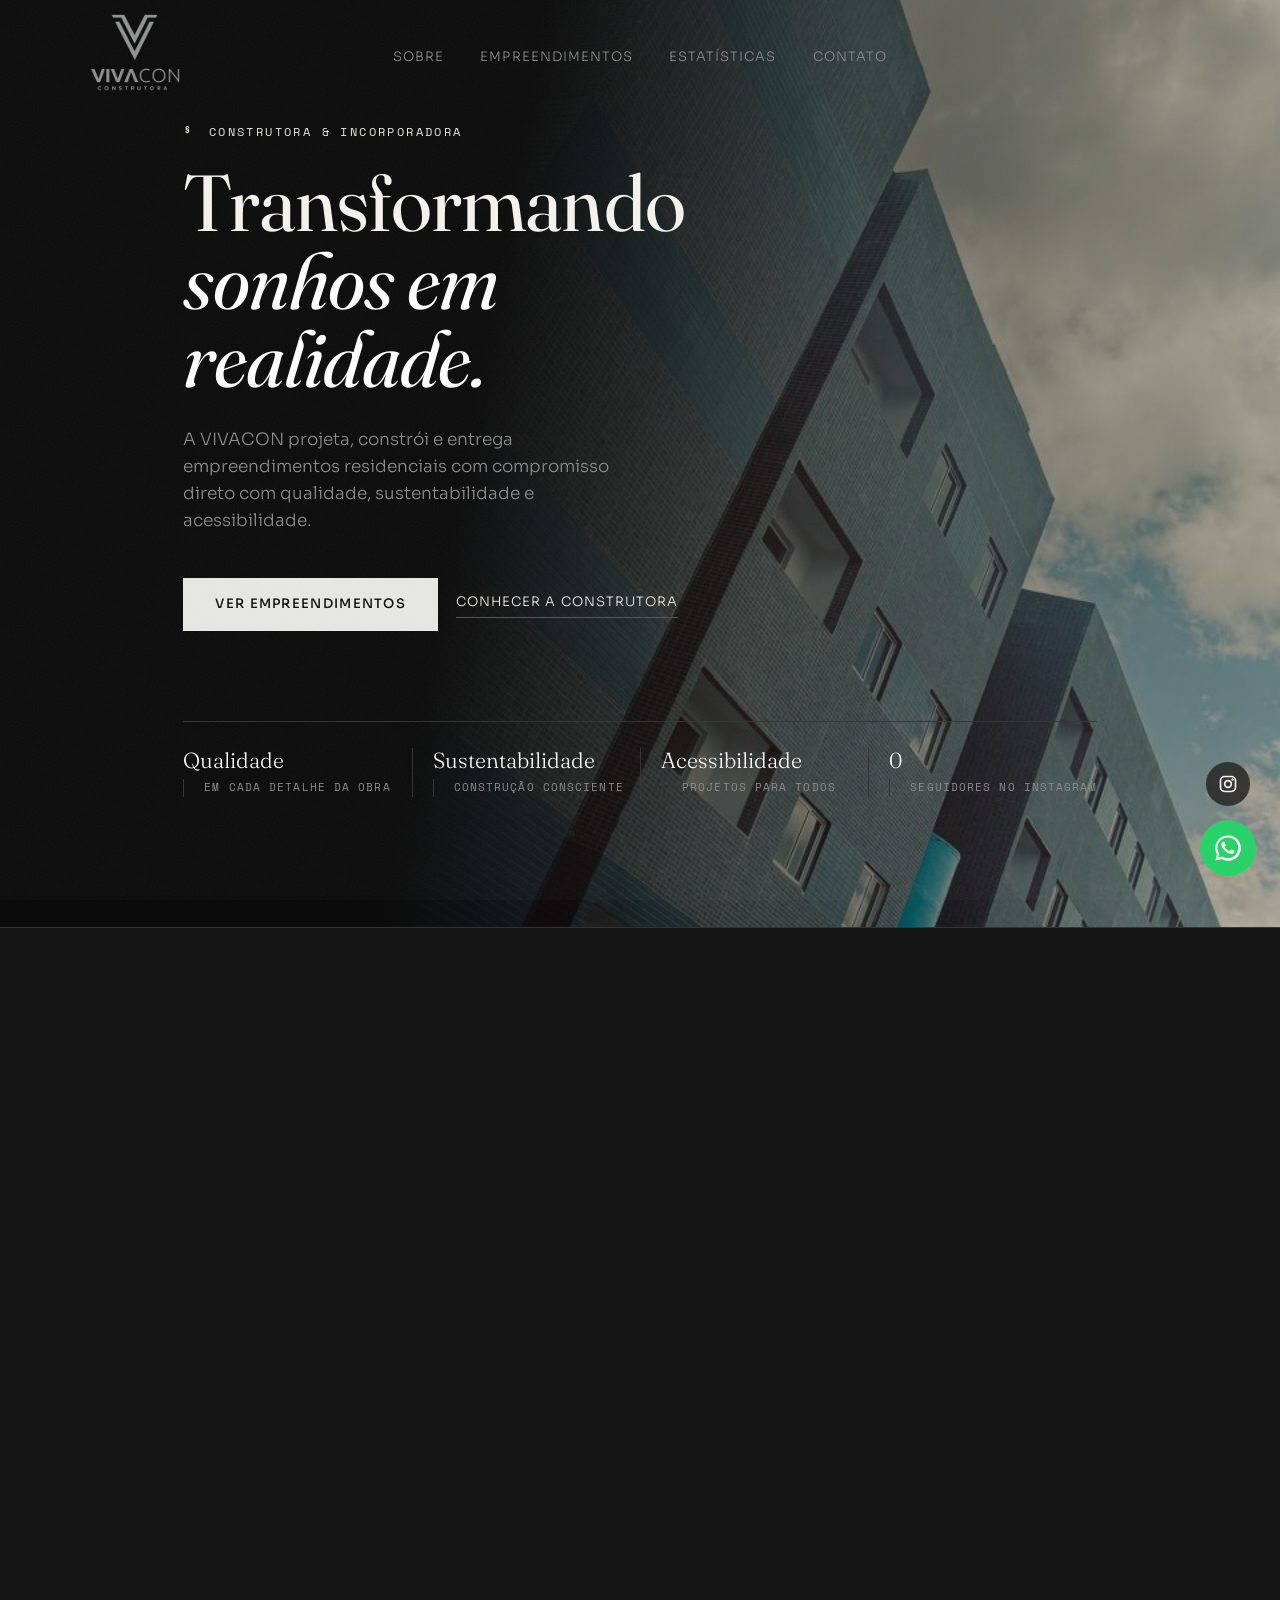
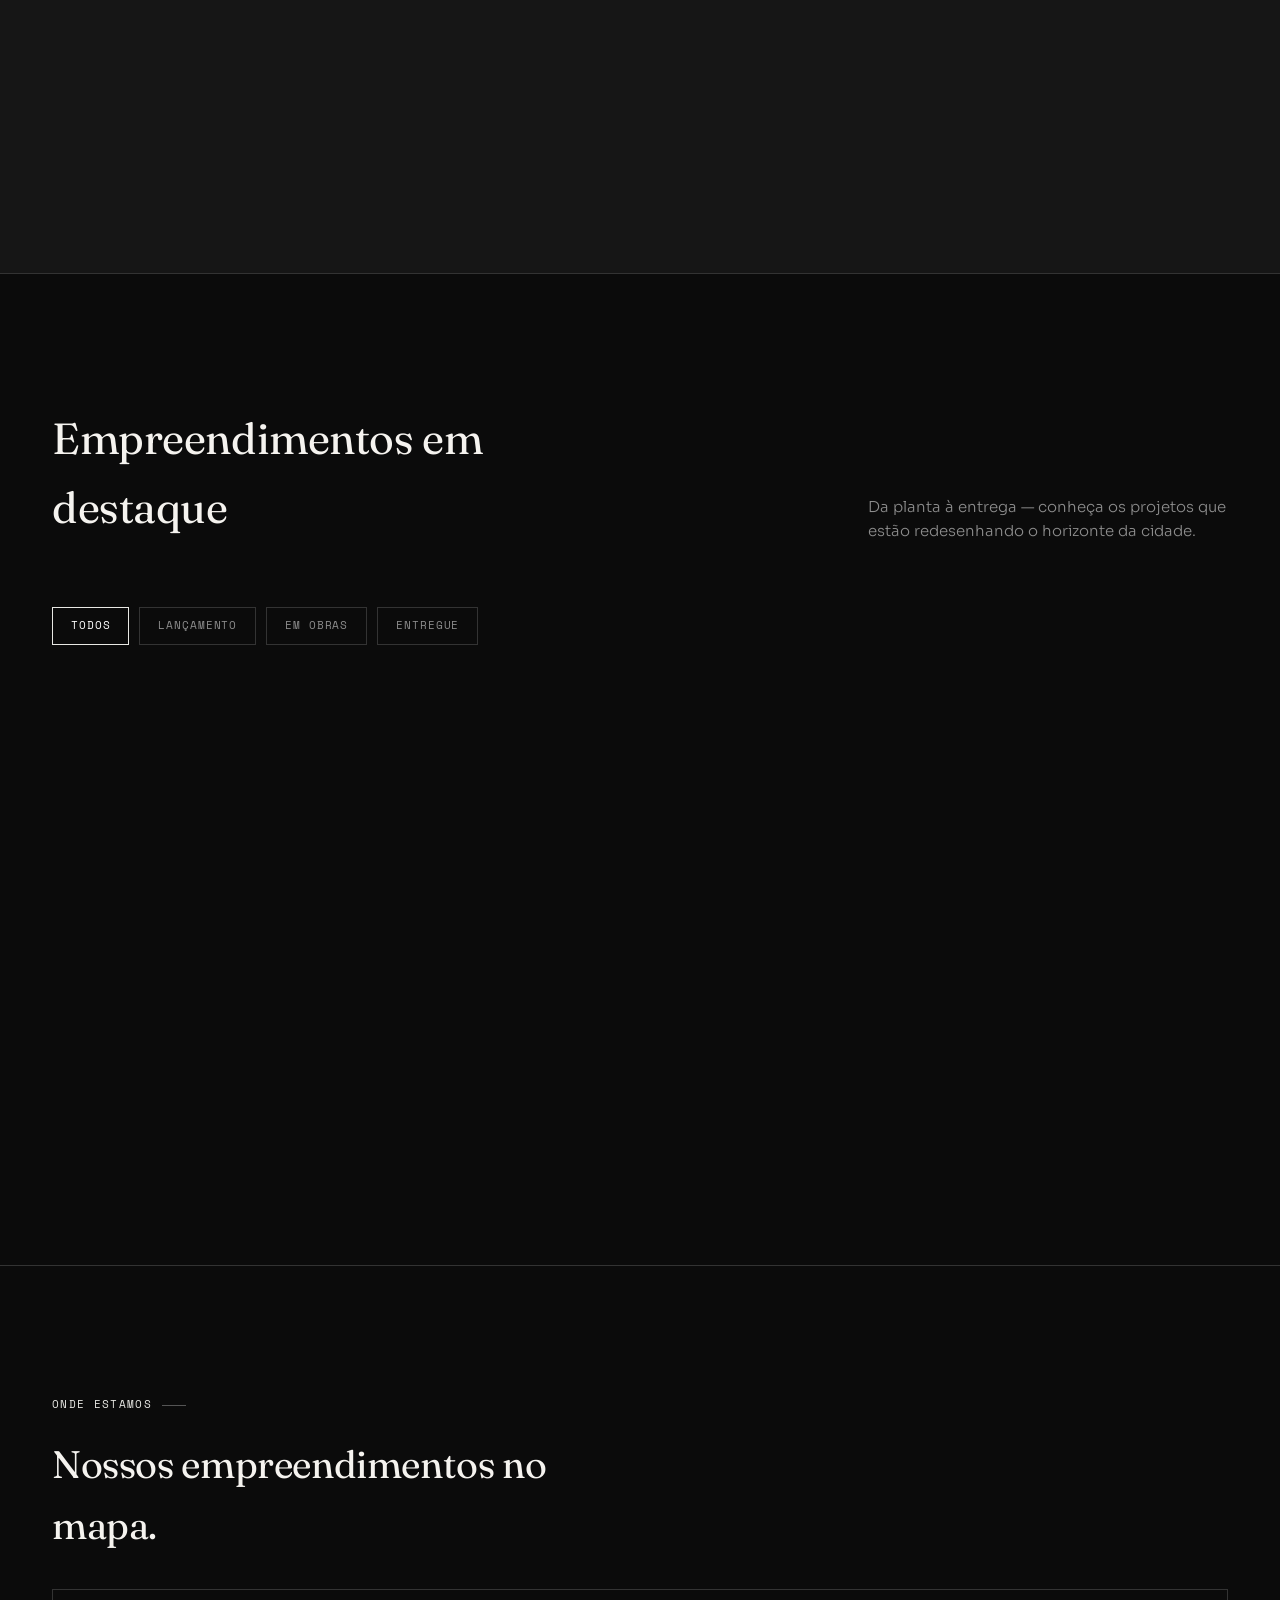
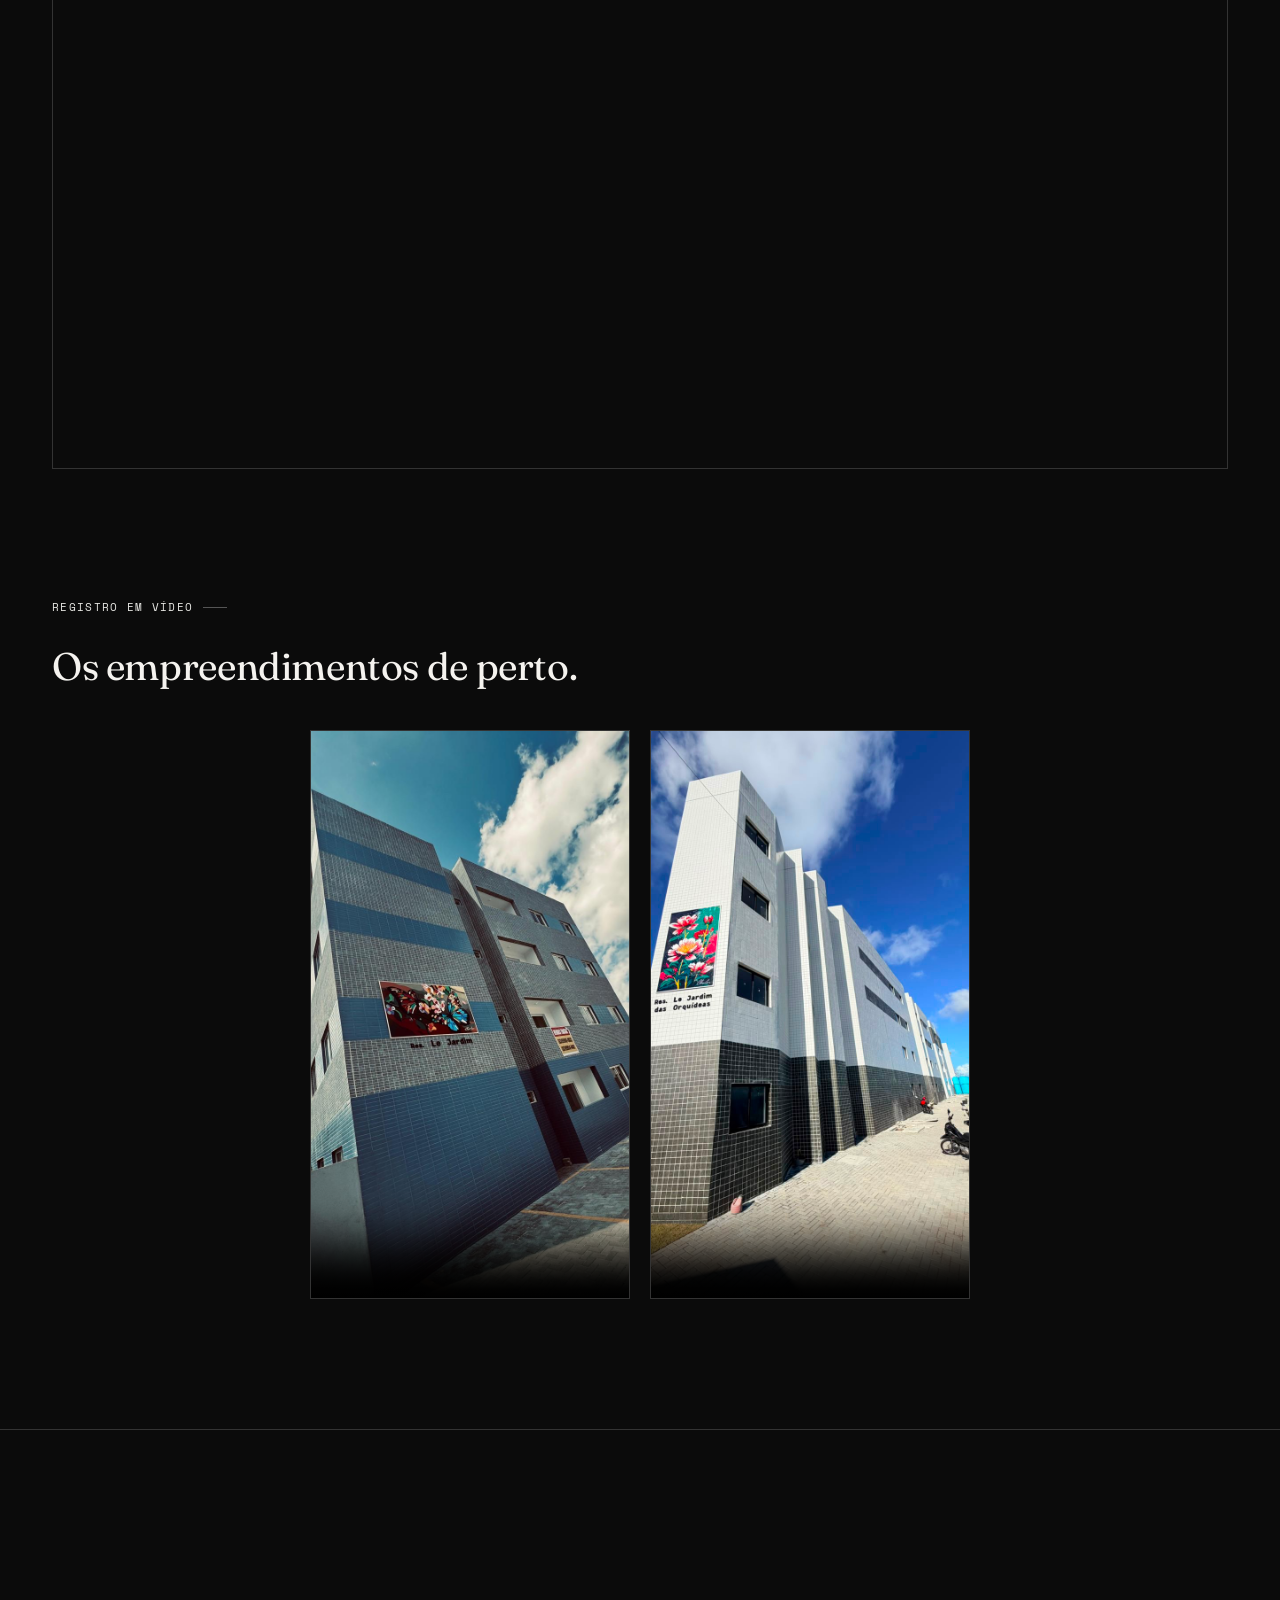
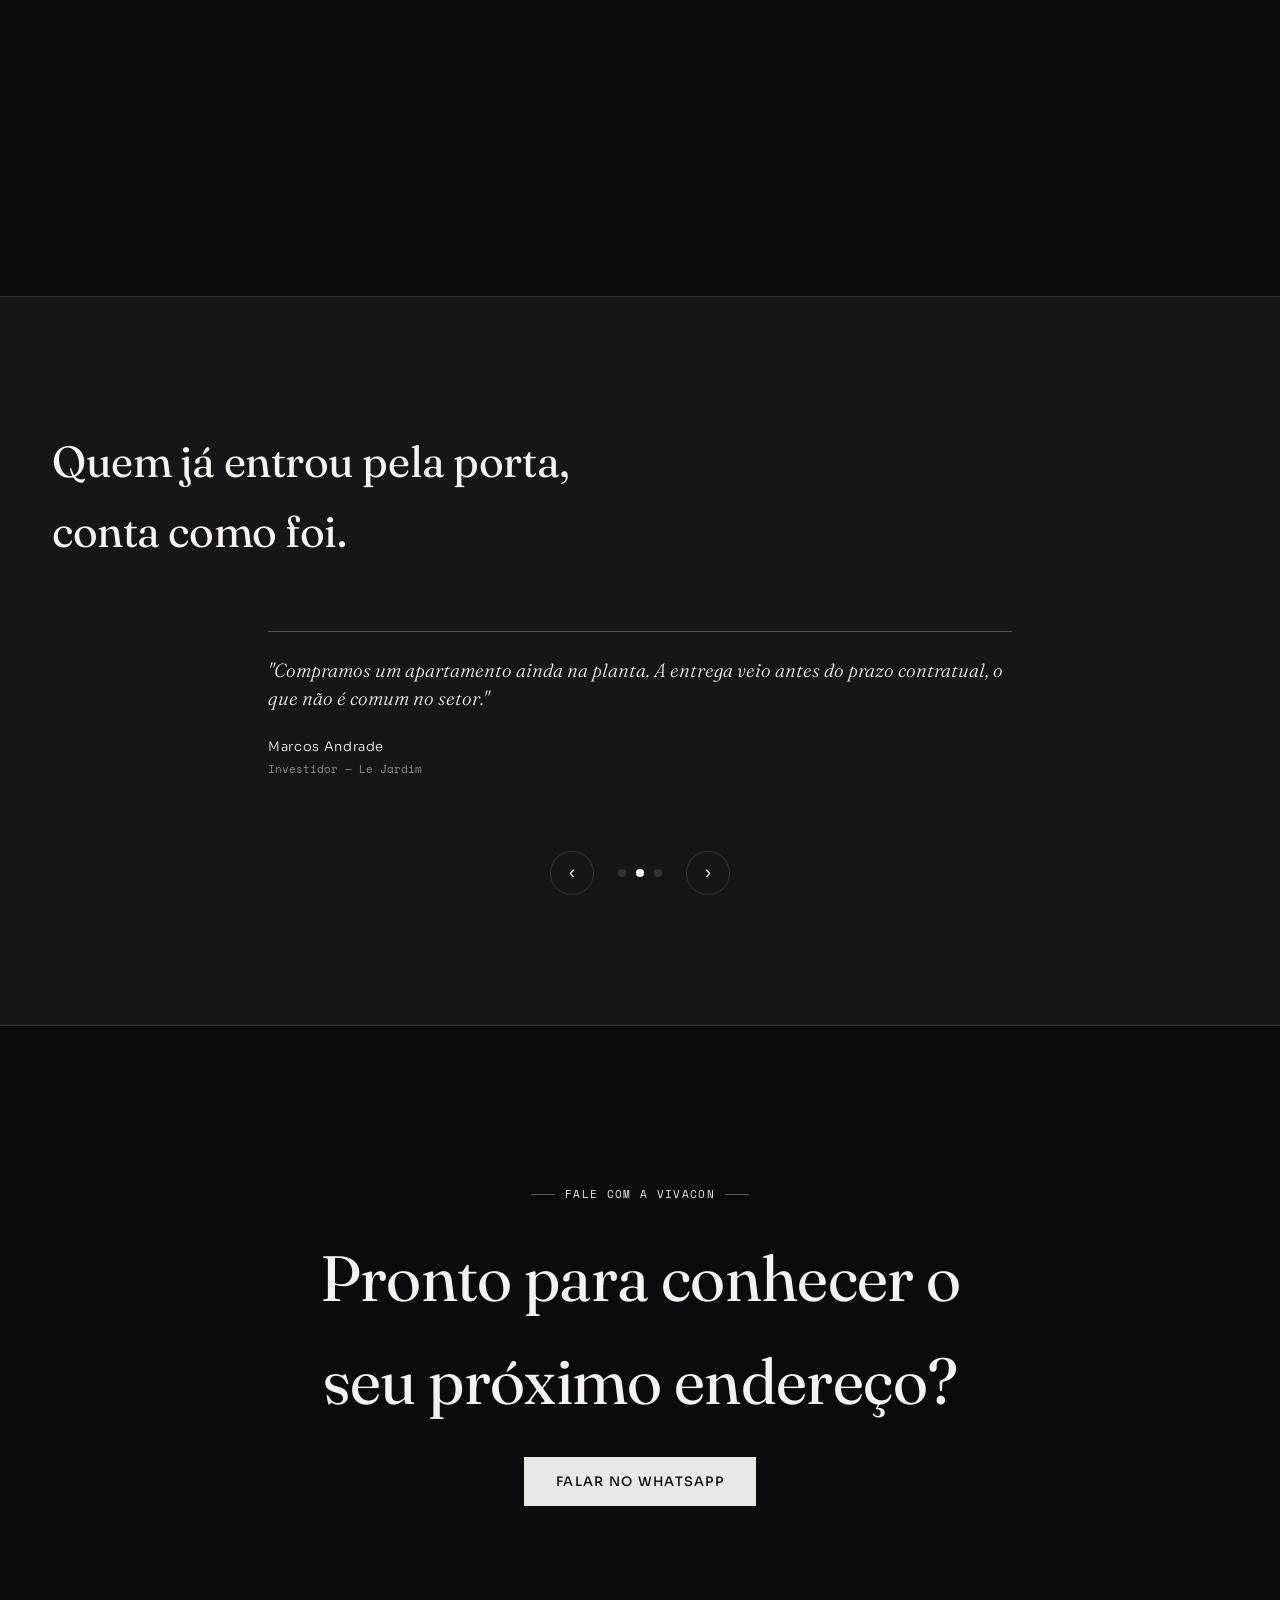
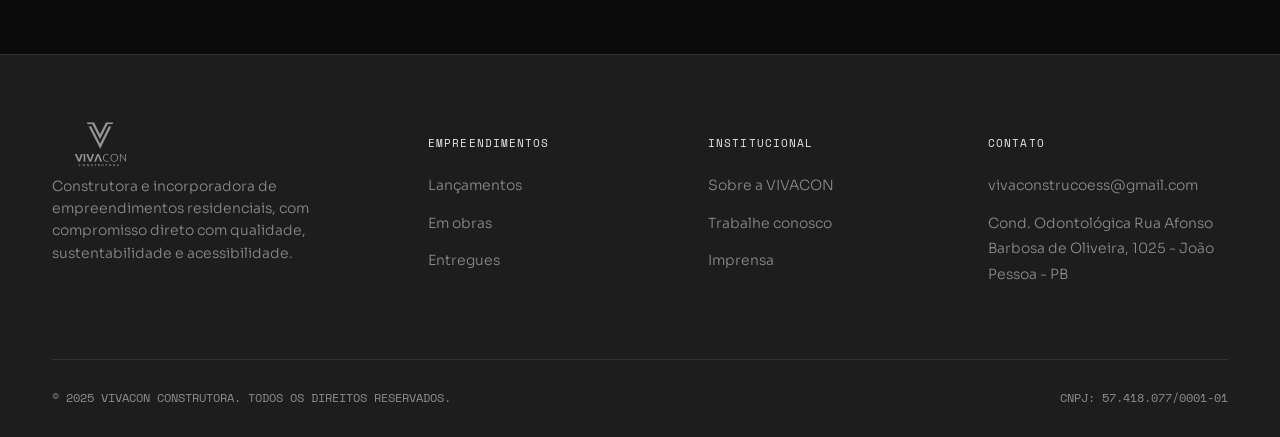
==== commit d31ffddb: "atualização" ====
--- a/vivacon-construtora.html
+++ b/vivacon-construtora.html
@@ -10,15 +10,15 @@
 <meta property="og:site_name" content="VIVACON Construtora">
 <meta property="og:title" content="VIVACON — Construtora e Incorporadora">
 <meta property="og:description" content="Transformando sonhos em realidade. Empreendimentos residenciais com compromisso direto com qualidade, sustentabilidade e acessibilidade.">
-<meta property="og:image" content="https://vivaconconstrucoes.com.br/assets/logo-vivacon-cropped.png">
+<meta property="og:image" content="https://vivaconconstrucoes.com.br/assets/logo.jpeg">
 <meta property="og:url" content="https://vivaconconstrucoes.com.br">
 <meta property="og:locale" content="pt_BR">
 
 <meta name="twitter:card" content="summary_large_image">
 <meta name="twitter:title" content="VIVACON — Construtora e Incorporadora">
 <meta name="twitter:description" content="Transformando sonhos em realidade. Empreendimentos residenciais com compromisso direto com qualidade, sustentabilidade e acessibilidade.">
-<meta name="twitter:image" content="https://vivaconconstrucoes.com.br/assets/logo-vivacon-cropped.png">
-<link rel="icon" href="assets/logo-vivacon-cropped.png">
+<meta name="twitter:image" content="https://vivaconconstrucoes.com.br/assets/logo.jpeg">
+<link rel="icon" href="assets/logo.jpeg">
 <link rel="preconnect" href="https://fonts.googleapis.com">
 <link href="https://fonts.googleapis.com/css2?family=Fraunces:opsz,wght@9..144,300;9..144,400;9..144,500;9..144,600&family=Sora:wght@300;400;500;600&family=Space+Mono:wght@400;700&display=swap" rel="stylesheet">
 <link rel="stylesheet" href="https://api.mapbox.com/mapbox-gl-js/v3.6.0/mapbox-gl.css">
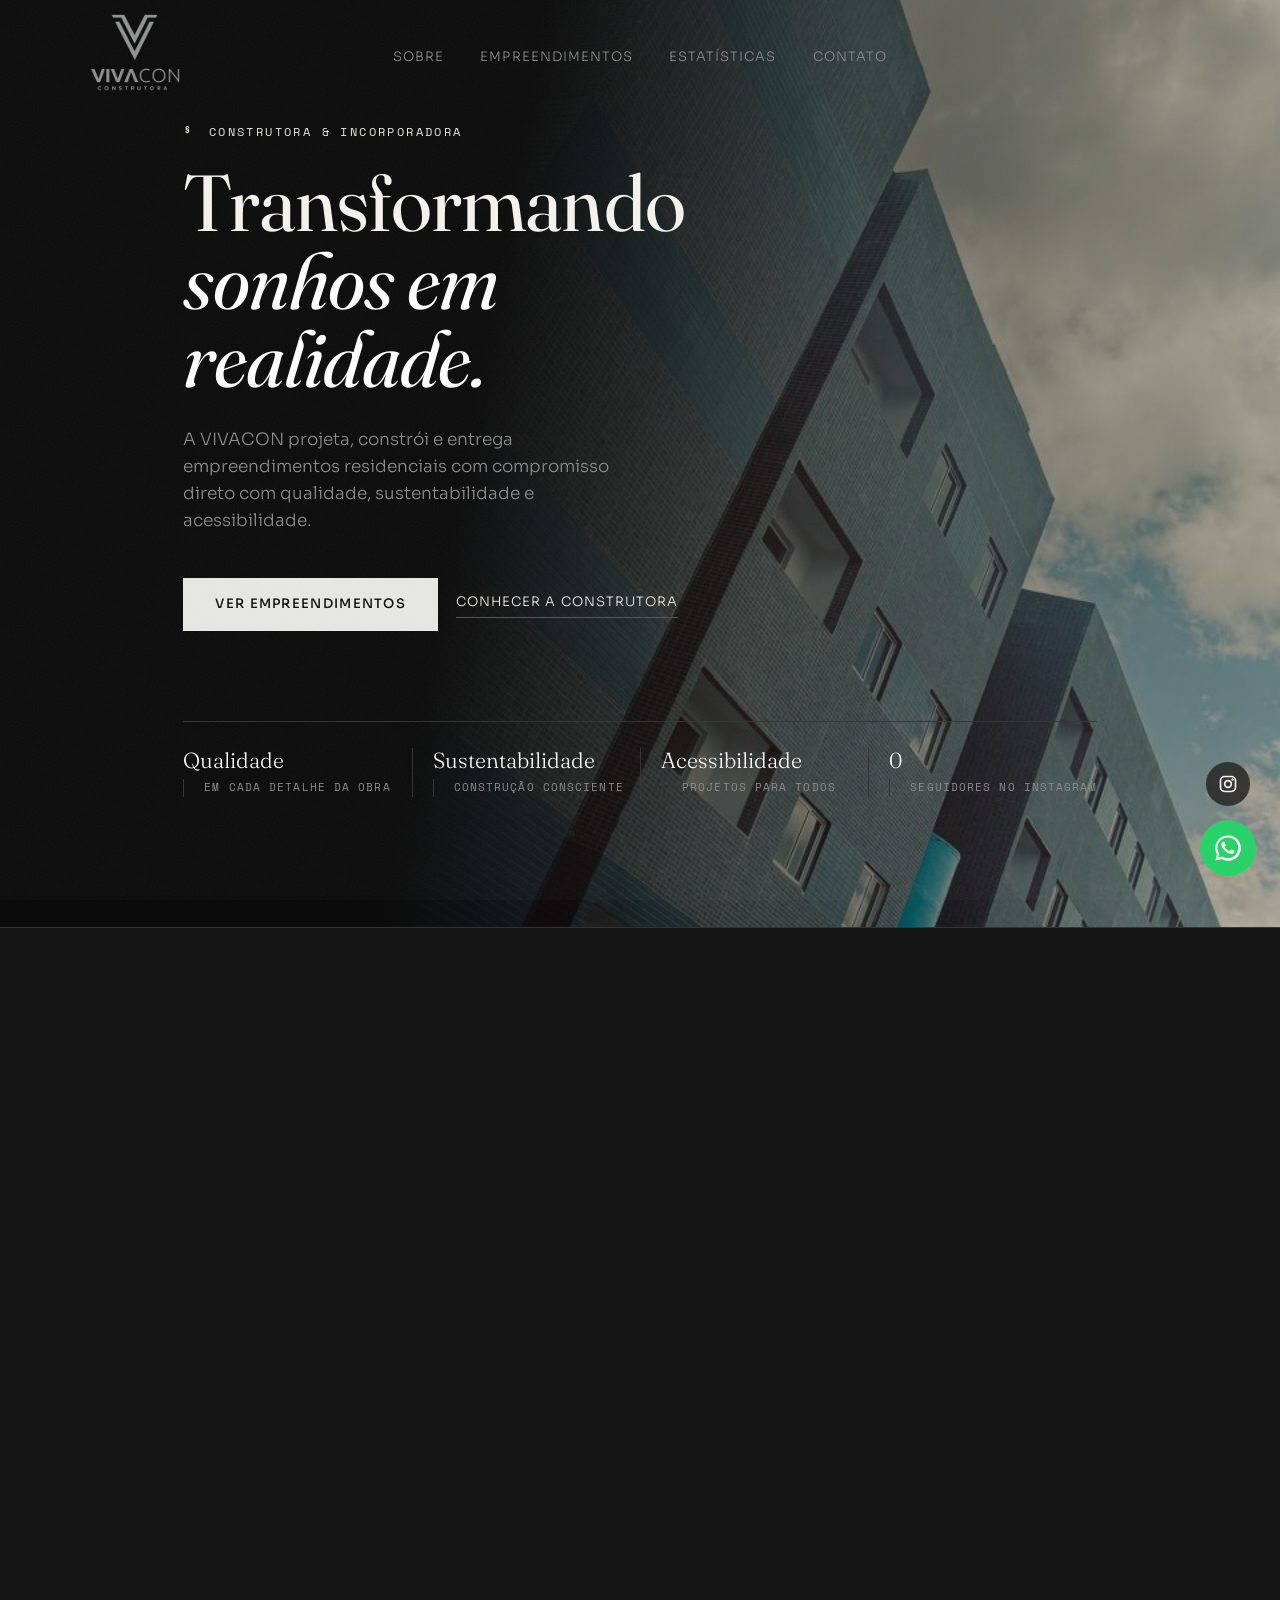
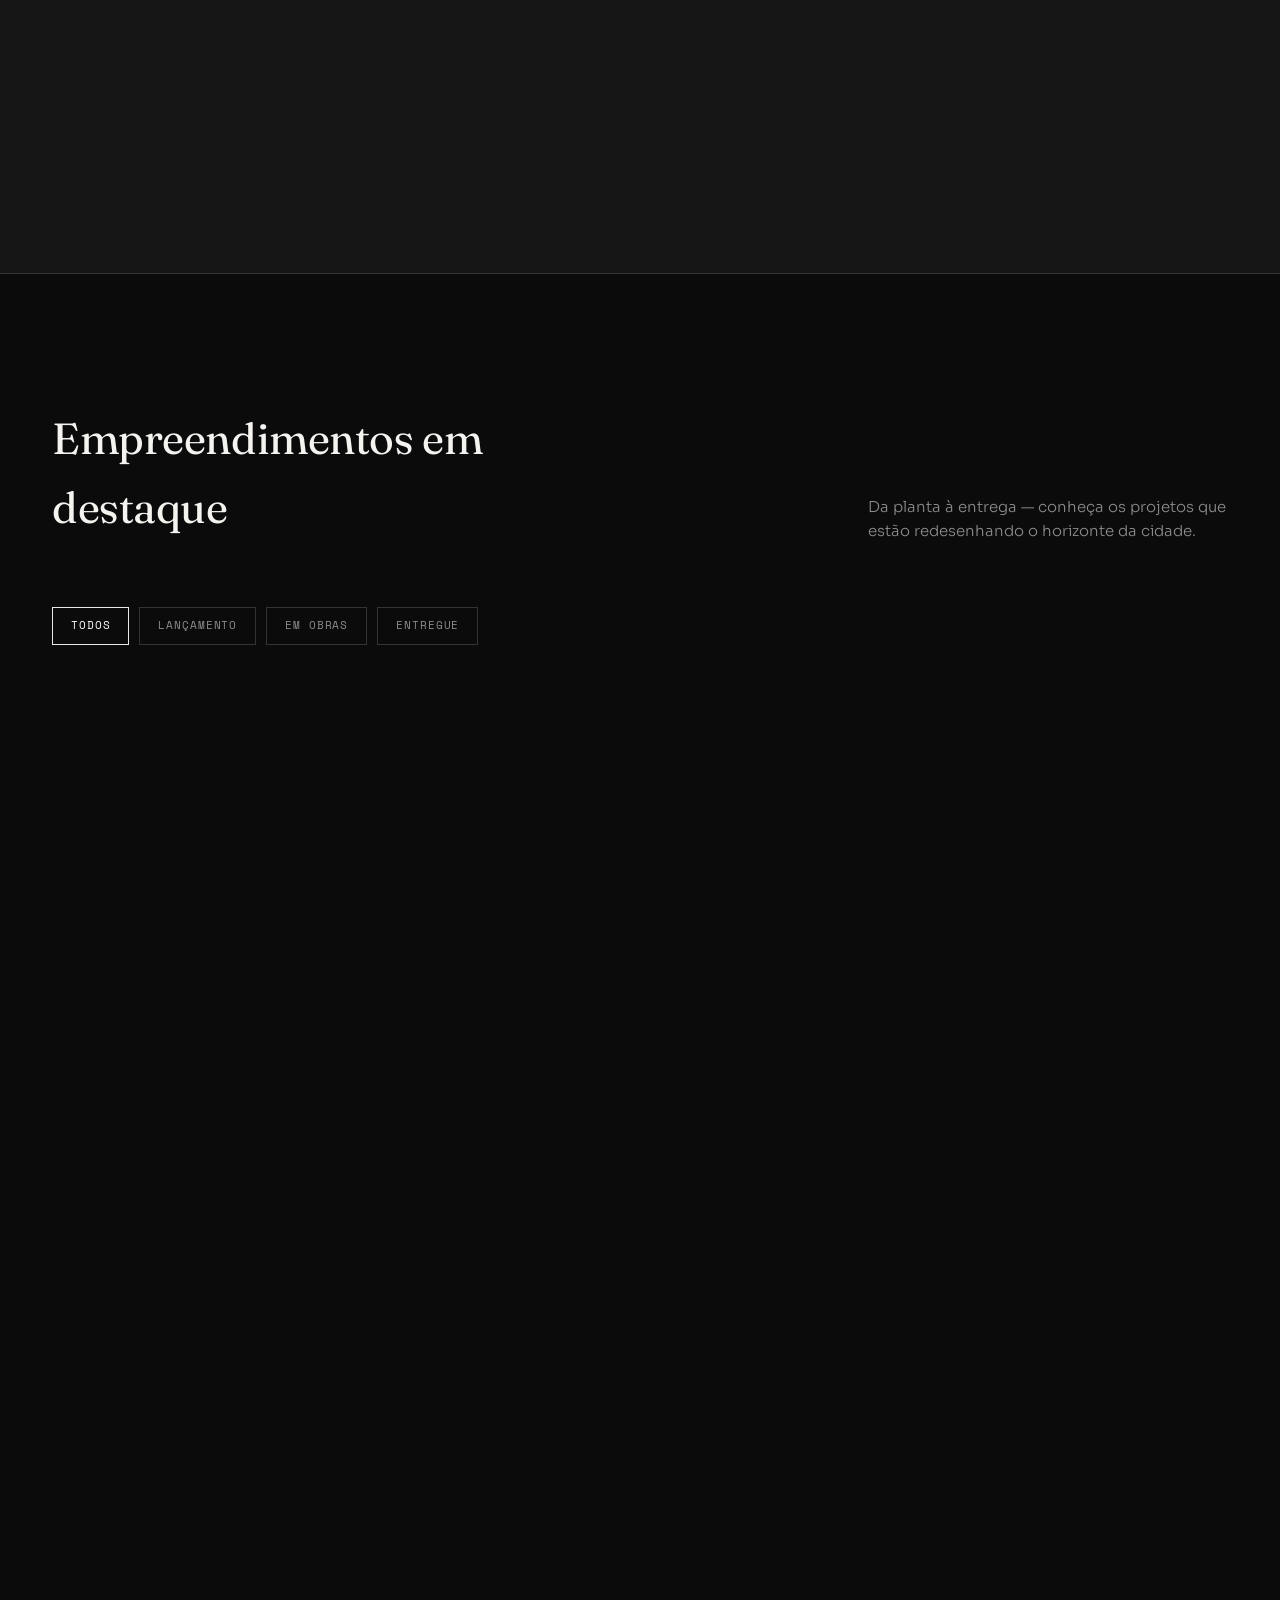
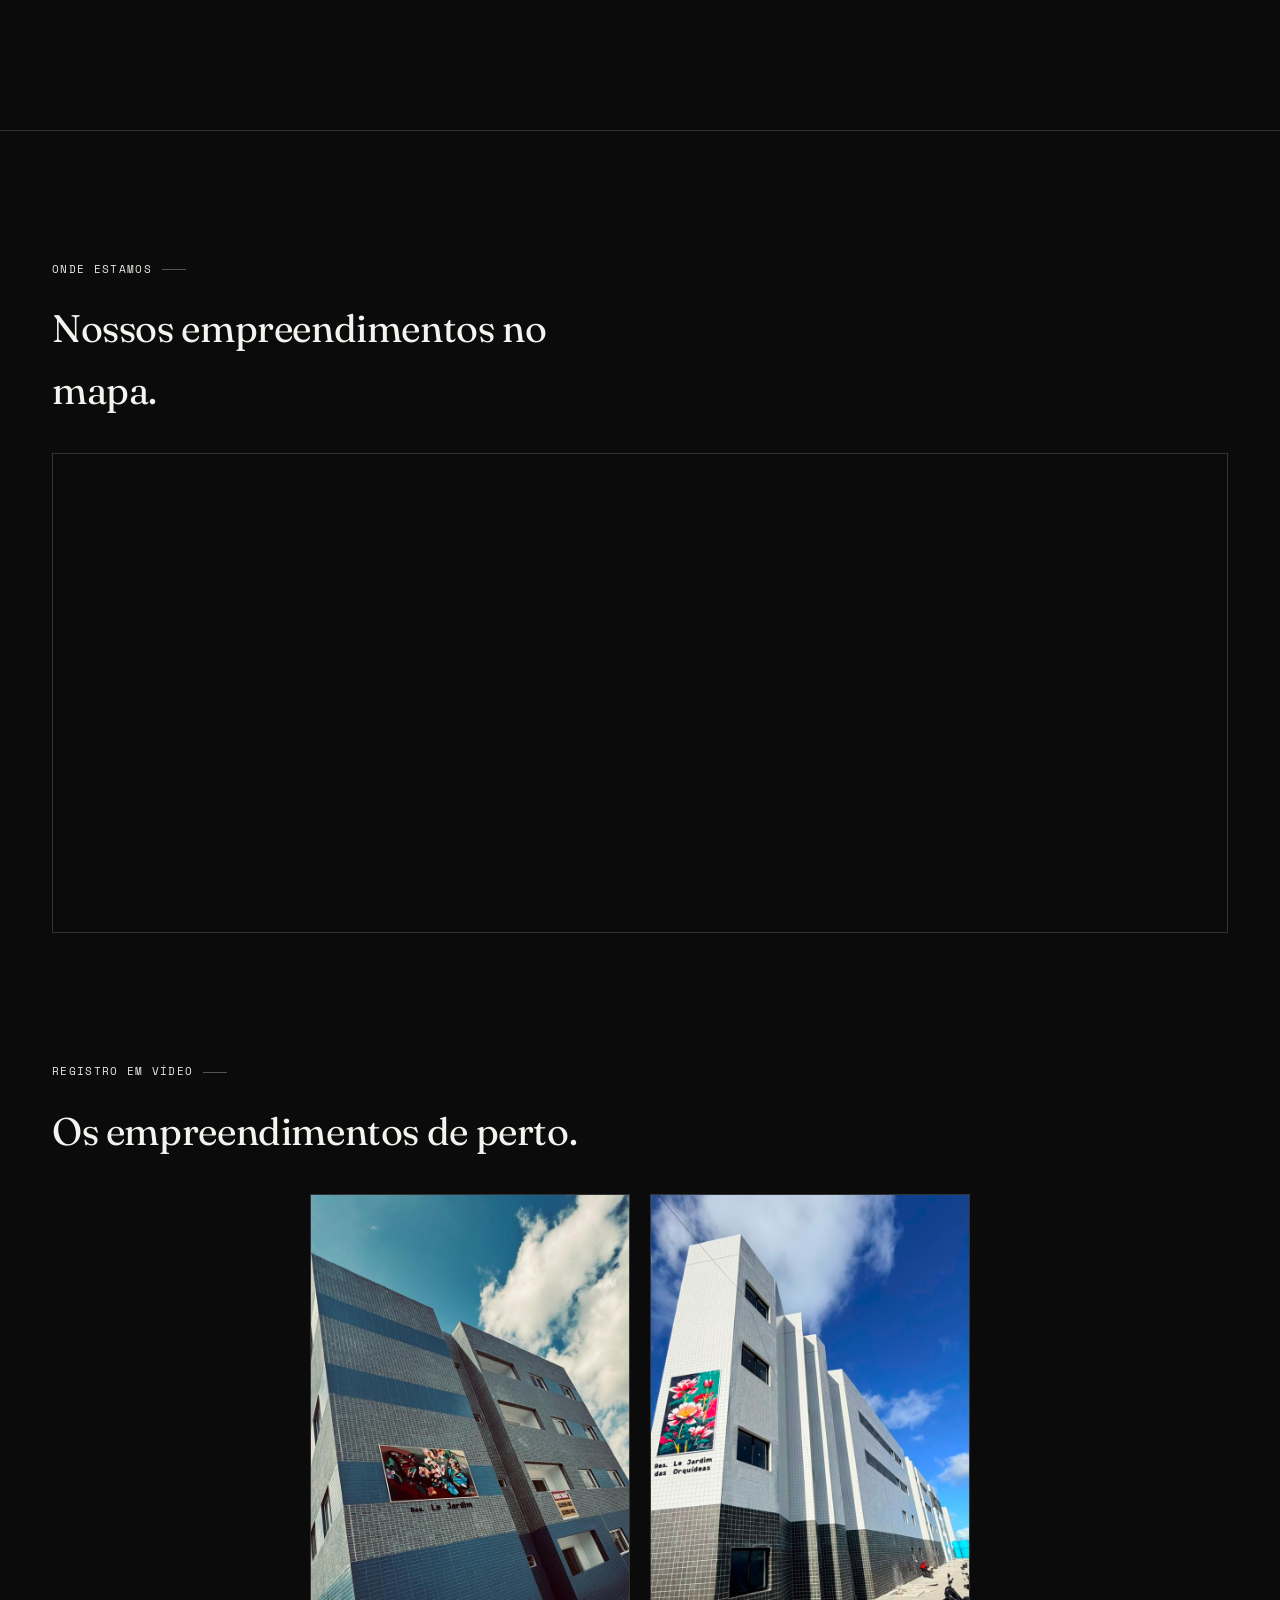
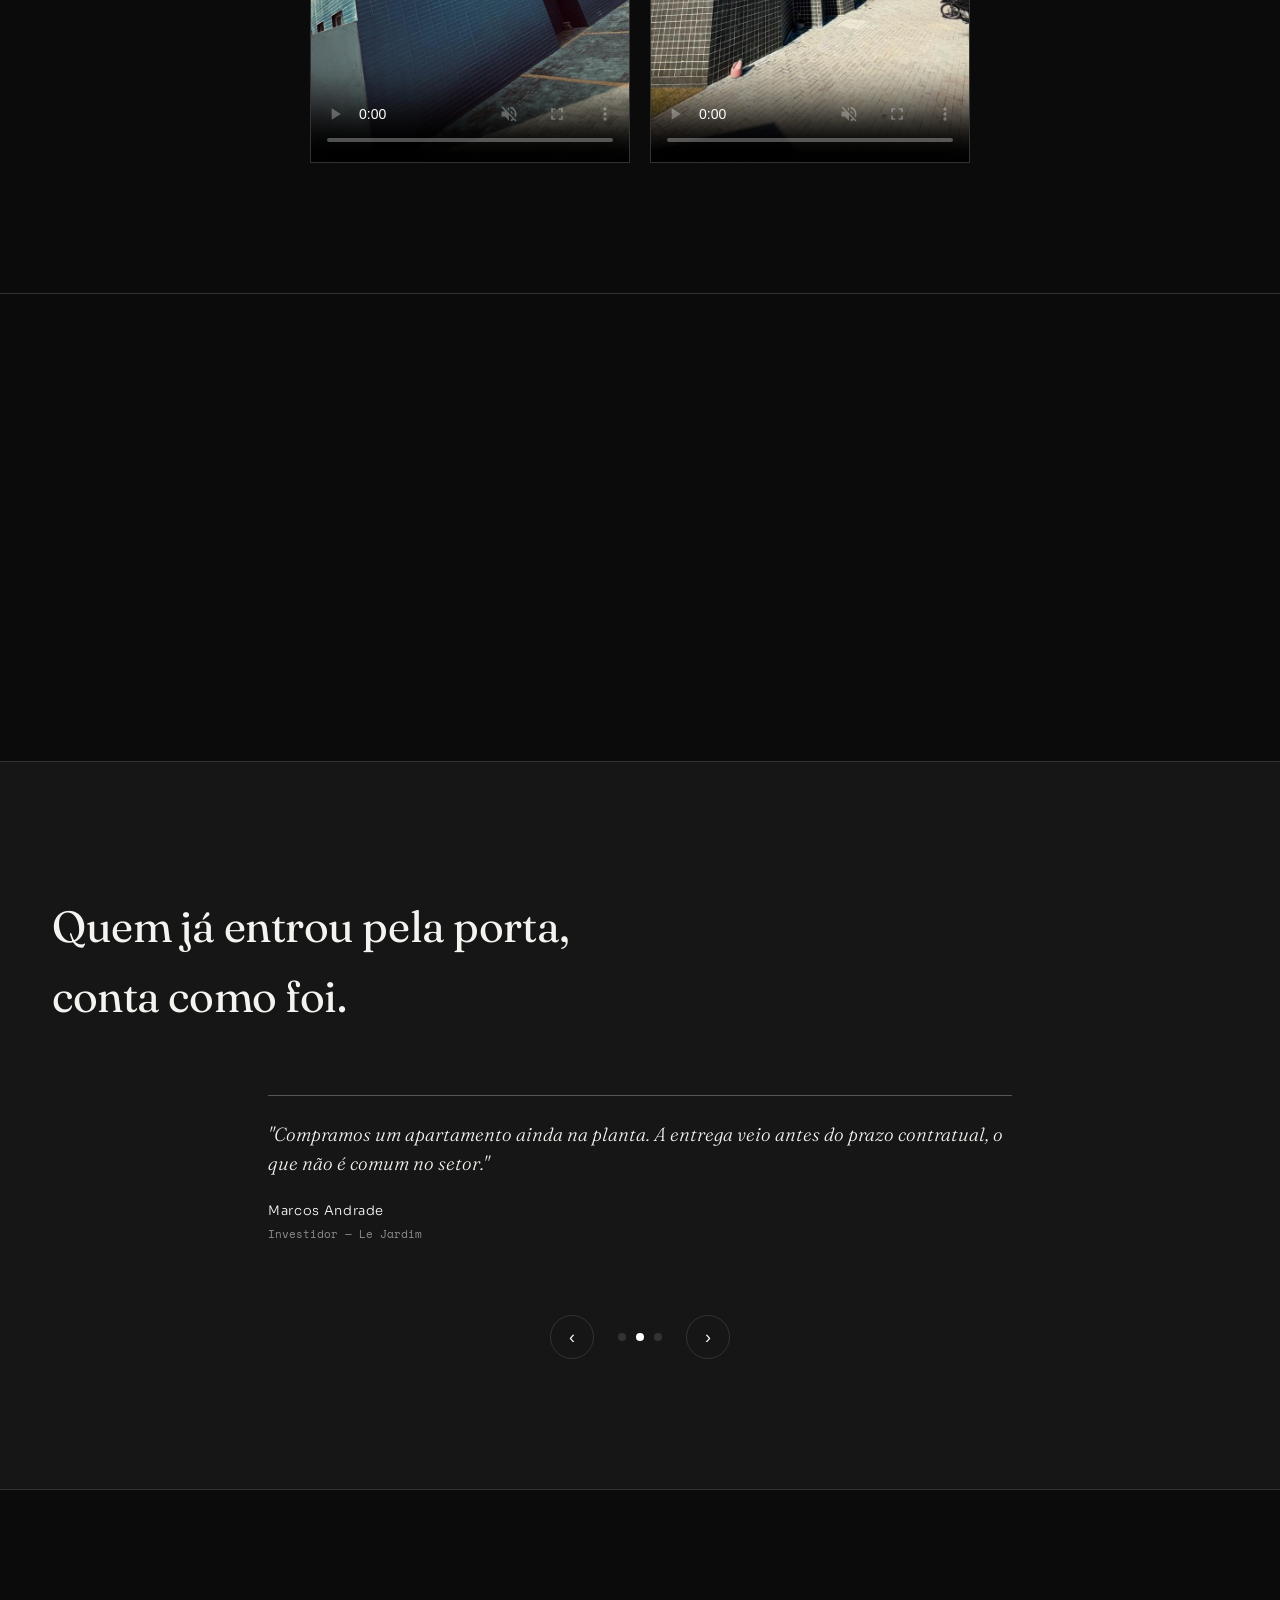
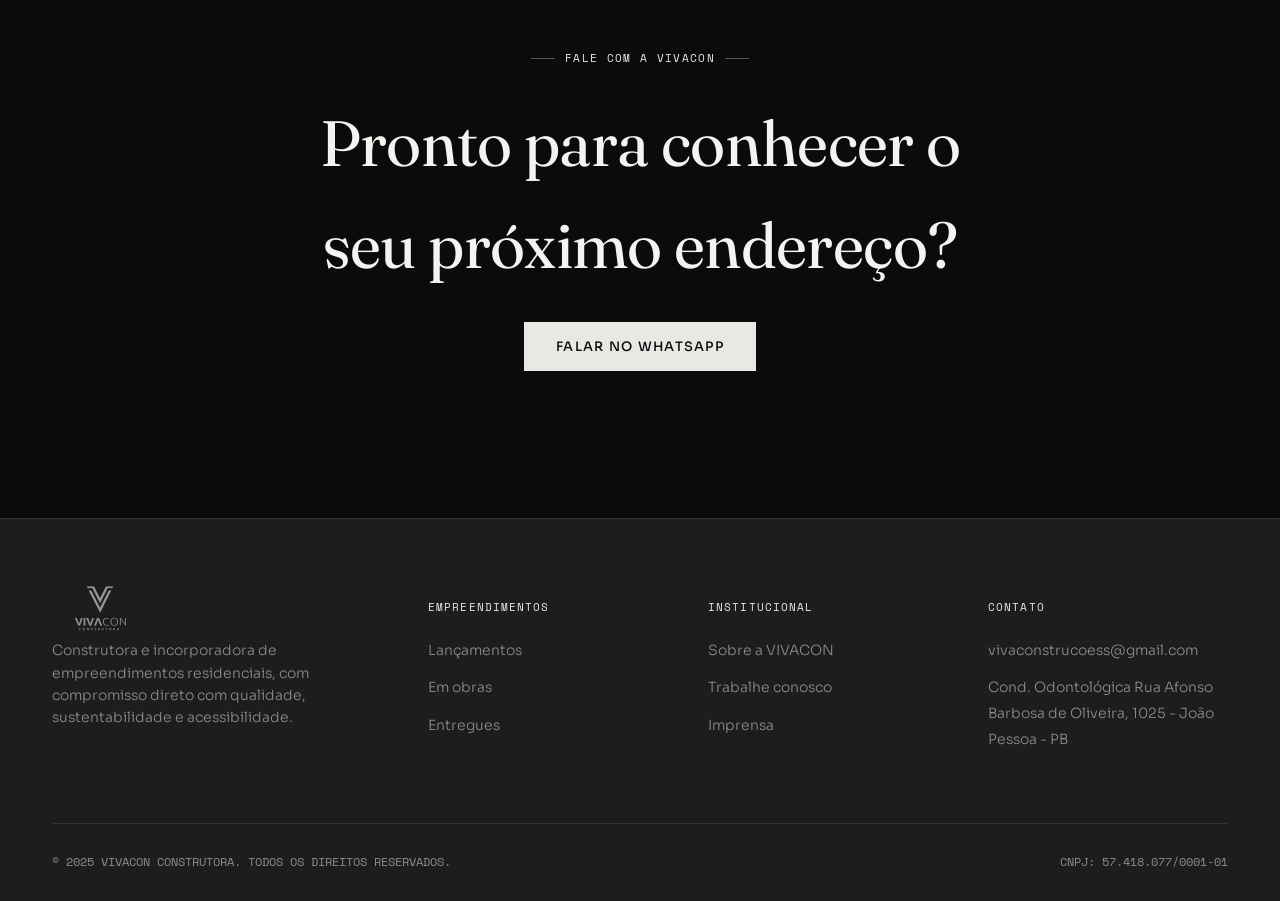
==== commit 8009ca05: "Adiciona função de email de boas-vindas" ====
--- a/vivacon-construtora.html
+++ b/vivacon-construtora.html
@@ -655,6 +655,19 @@
         </div>
       </div>
 
+      <div class="project-card" data-reveal data-status="obras">
+        <div class="project-visual" data-gallery="assets/parque-do-sol-01.jpeg, assets/parque-do-sol-02.jpeg, assets/parque-do-sol-03.jpeg" style="background-image:url('assets/parque-do-sol-01.jpeg')"><span class="status-tag">Em obras</span></div>
+        <div class="project-info">
+          <div class="dim left">Residencial</div>
+          <h3>Parque do Sol</h3>
+          <div class="loc">Gramame / João Pessoa</div>
+          <div class="project-specs">
+            <span><b>...</b> unidades</span>
+            <span><b>... m²</b> privativos</span>
+            <span><b>2026</b> entrega</span>
+          </div>
+        </div>
+      </div>
 
     </div>
   </div>
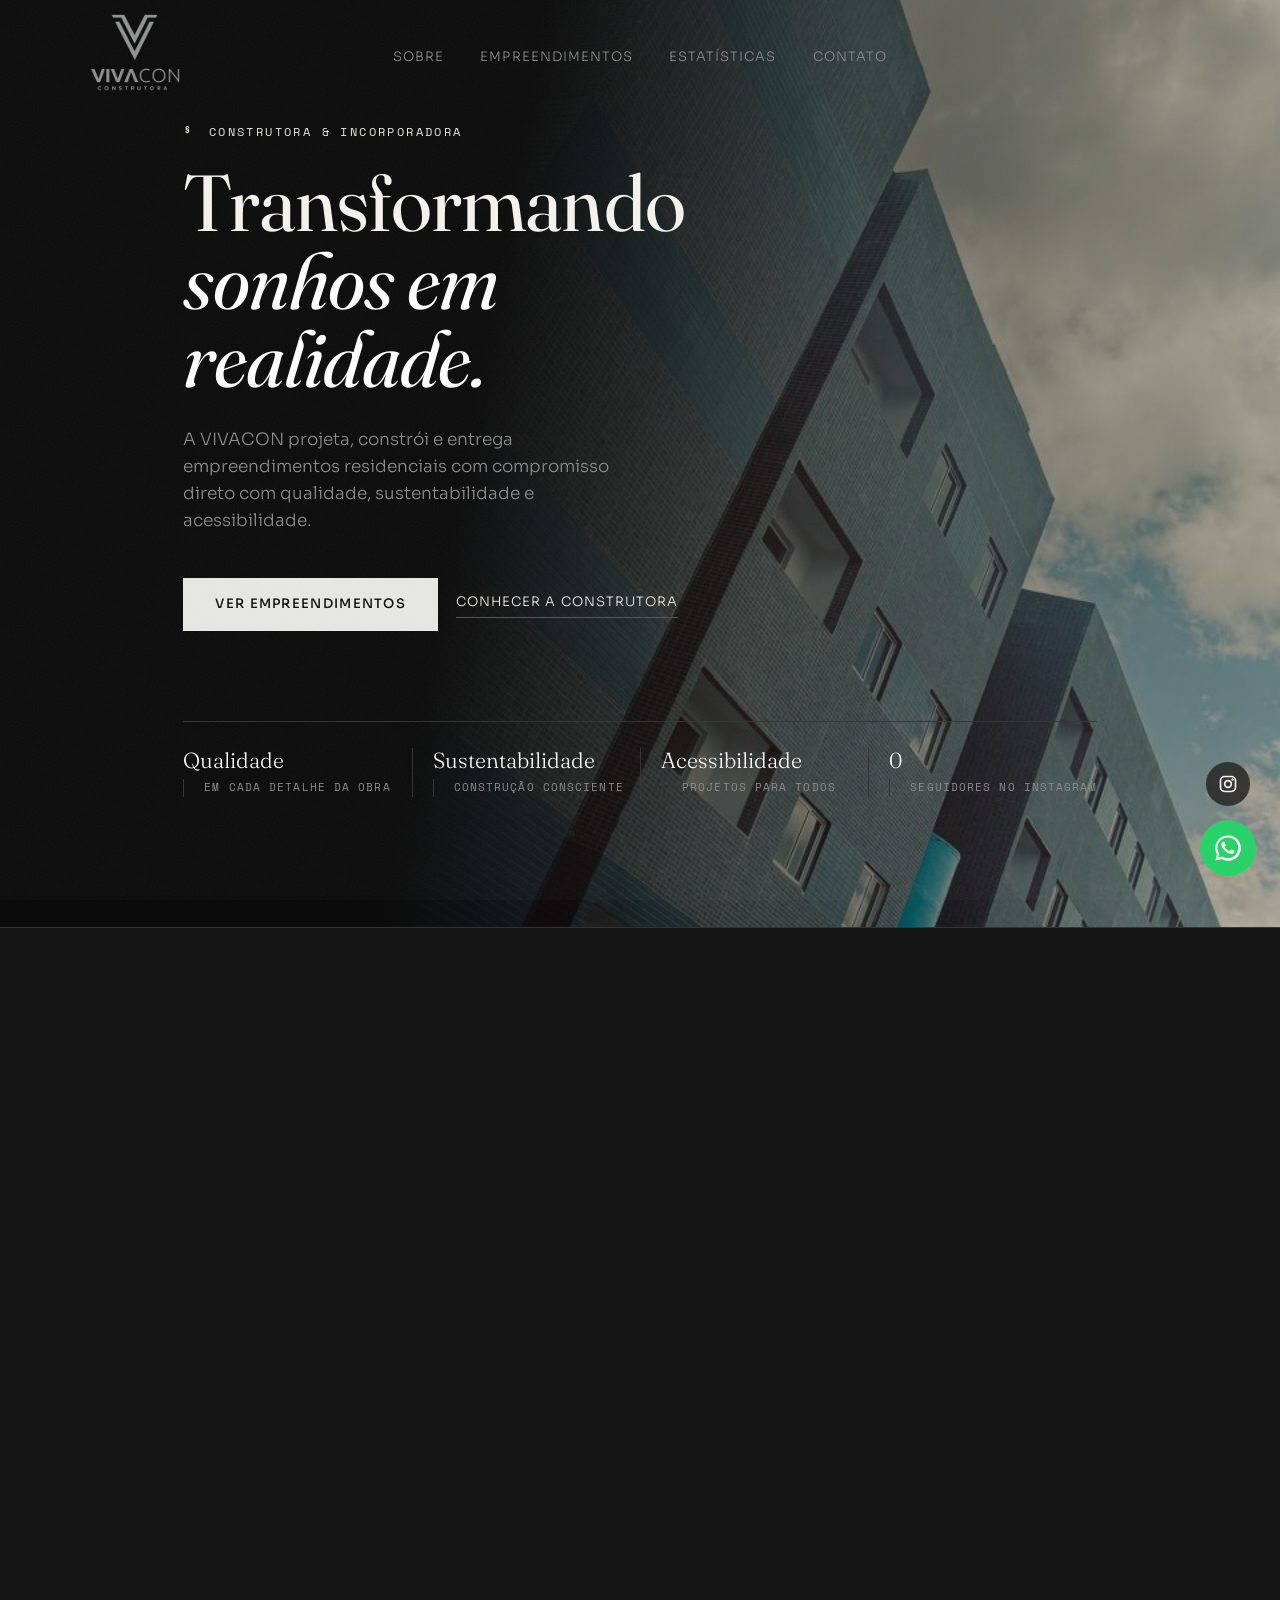
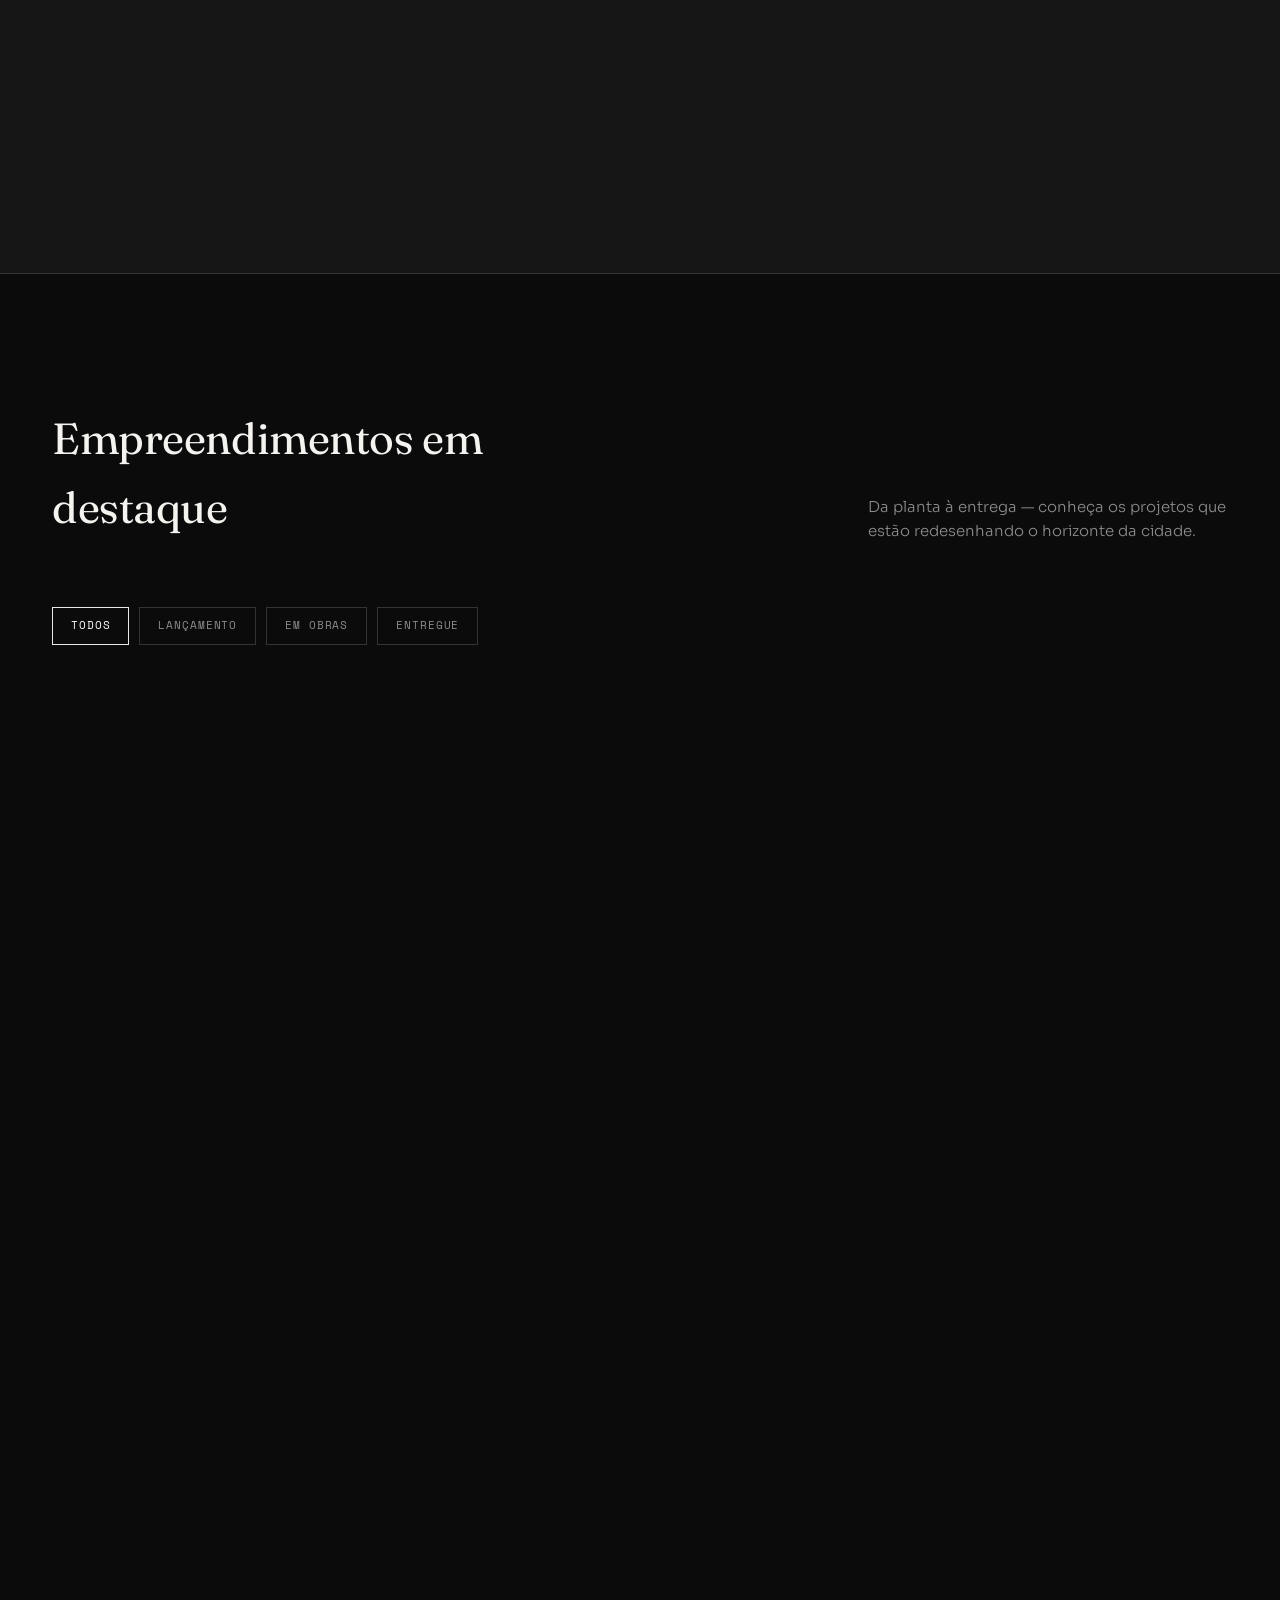
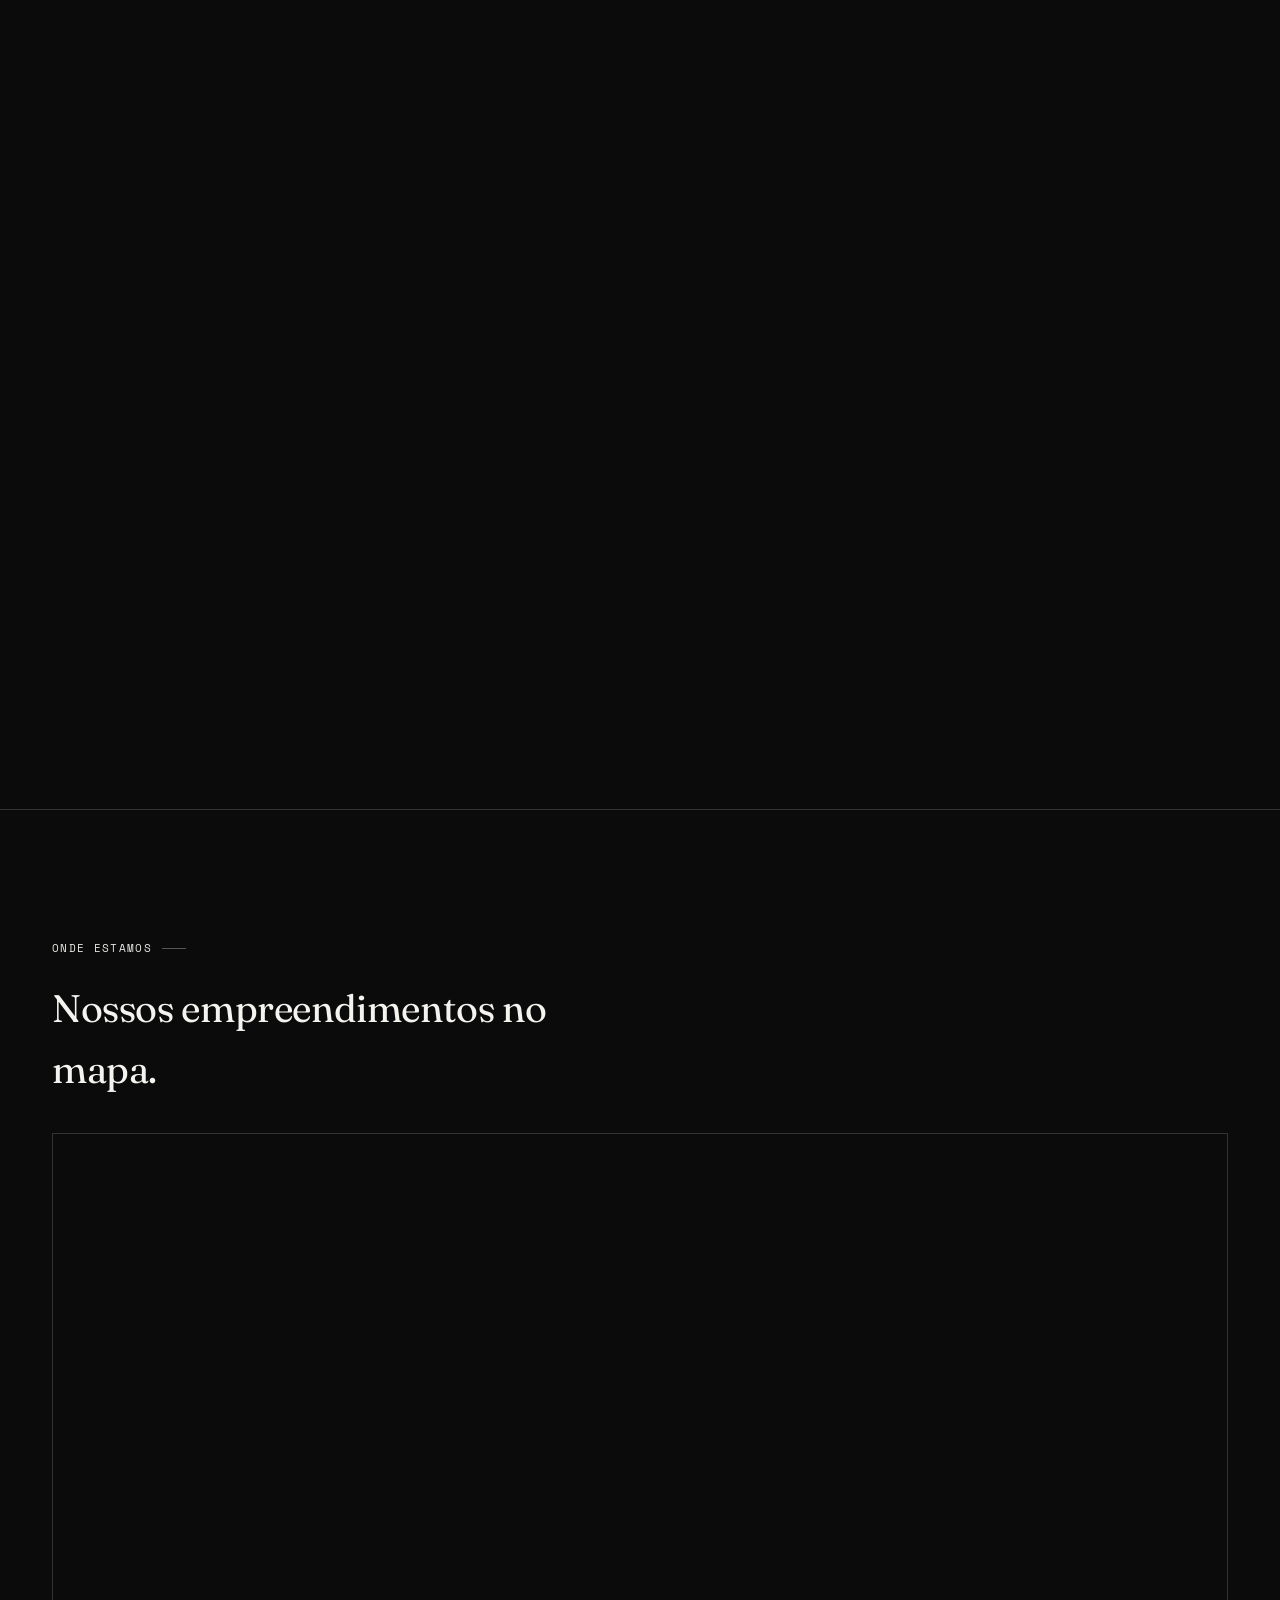
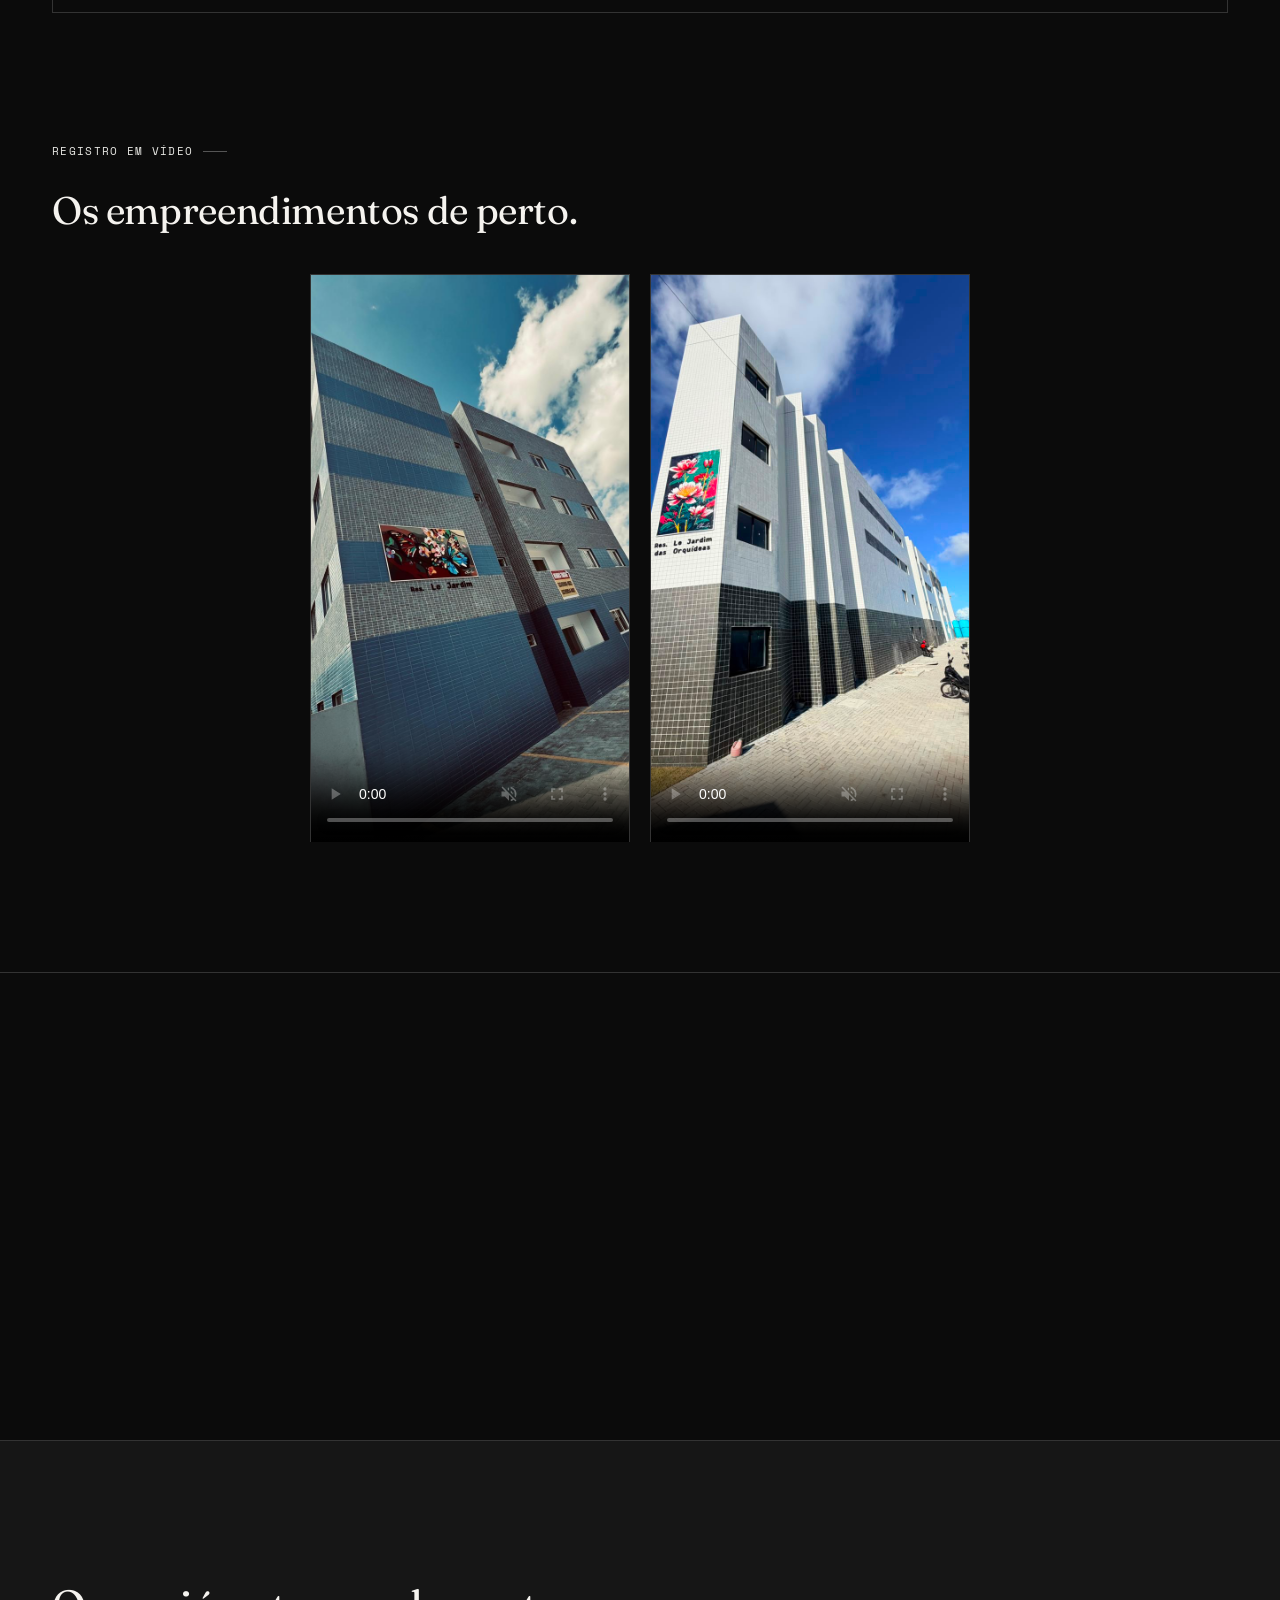
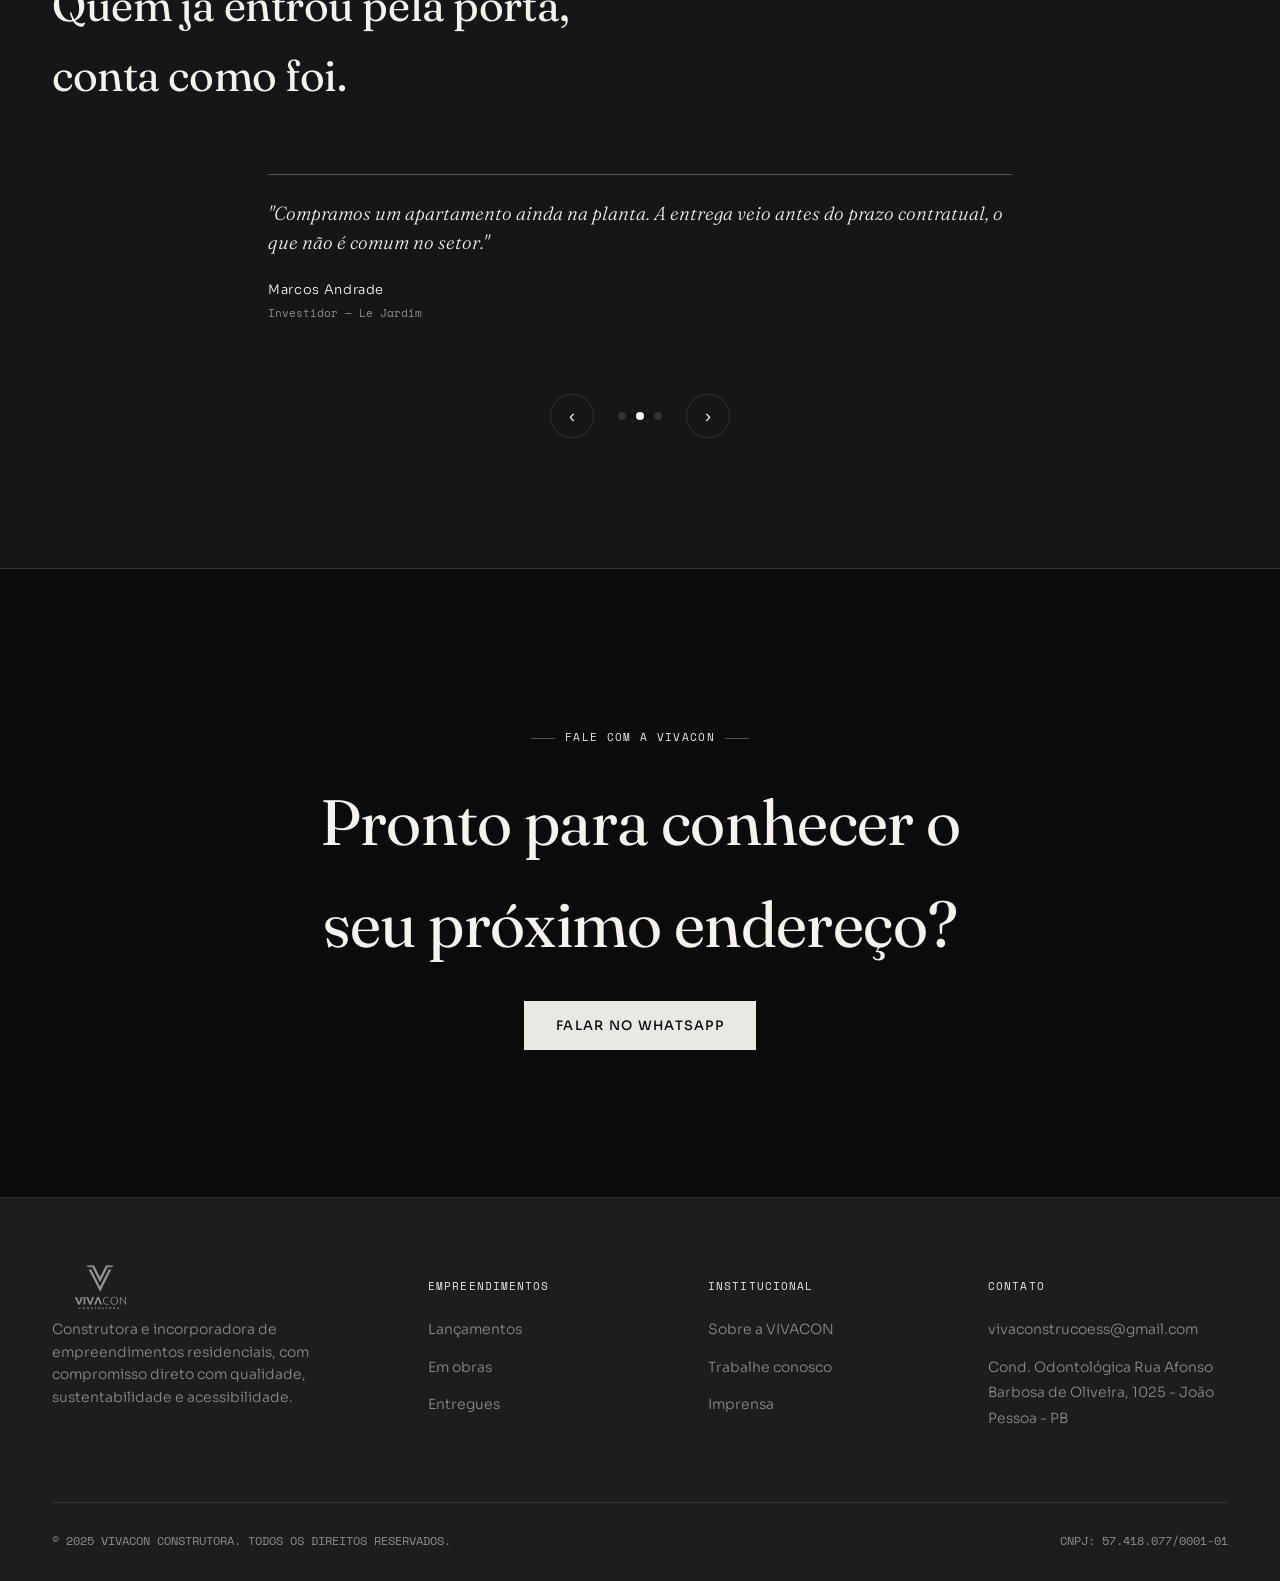
==== commit 2460d750: "Adiciona função de email de boas-vindas" ====
--- a/vivacon-construtora.html
+++ b/vivacon-construtora.html
@@ -266,8 +266,9 @@
     cursor:pointer; transition:all .2s;
   }
   .filter-pill.active, .filter-pill:hover{border-color:var(--brass); color:var(--brass-light);}
-  .projects-grid{display:flex; flex-wrap:wrap; gap:24px;}
   .projects-grid .project-card{flex:0 1 calc(33% - 1px); min-width:280px; max-width:400px; border:1px solid var(--hairline);}
+  .projects-grid .project-card.featured{flex:1 1 100%; max-width:100%;}
+  .projects-grid .project-card.featured .project-visual{aspect-ratio:21/9;}
   .project-card{
   background:var(--bg); position:relative; overflow:hidden; cursor:pointer;
   display:flex; flex-direction:column;
@@ -627,7 +628,7 @@
     </div>
     <div class="projects-grid">
 
-       <div class="project-card" data-reveal data-status="entregue lancamento">
+       <div class="project-card featured" data-reveal data-status="entregue lancamento">
         <div class="project-visual" data-gallery="assets/le-jardim-01.jpeg, assets/le-jardim-02.jpeg, assets/le-jardim-03.jpeg" style="background-image:url('assets/le-jardim-01.jpeg')"><span class="status-tag">100% Vendido</span></div>
         <div class="project-info">
           <div class="dim left">Residencial</div>
@@ -852,7 +853,8 @@
 
   const empreendimentos = [
     { nome:"Le Jardim", status:"100% Vendido", lat:-7.194588, lng:-34.859039 },
-    { nome:"Le Jardim das Orquídeas", status:"Unidades disponíveis", lat:-7.196555, lng:-34.882385 }
+    { nome:"Le Jardim das Orquídeas", status:"Unidades disponíveis", lat:-7.196555, lng:-34.882385 },
+    { nome:"Parque do Sol", status:"Em obras", lat:-7.219819, lng:-34.843102 }
   ];
 
   const map = new mapboxgl.Map({
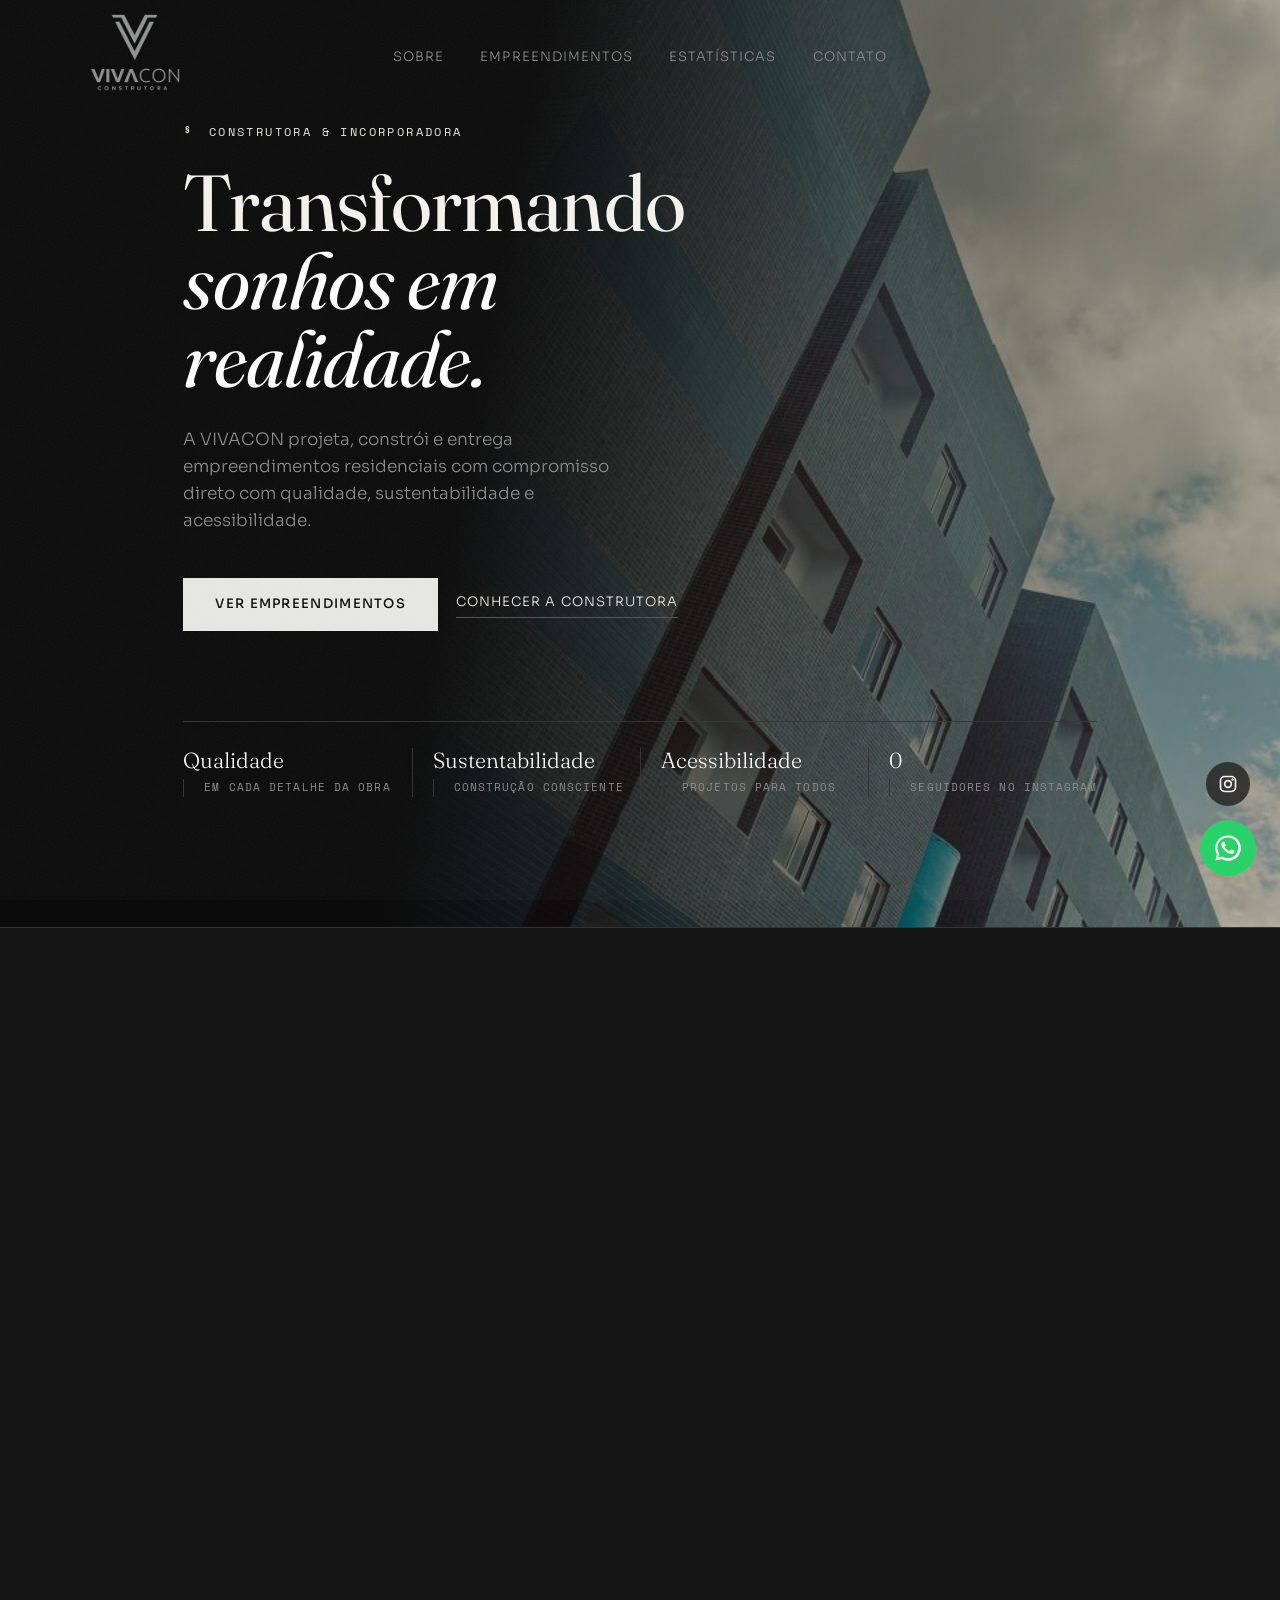
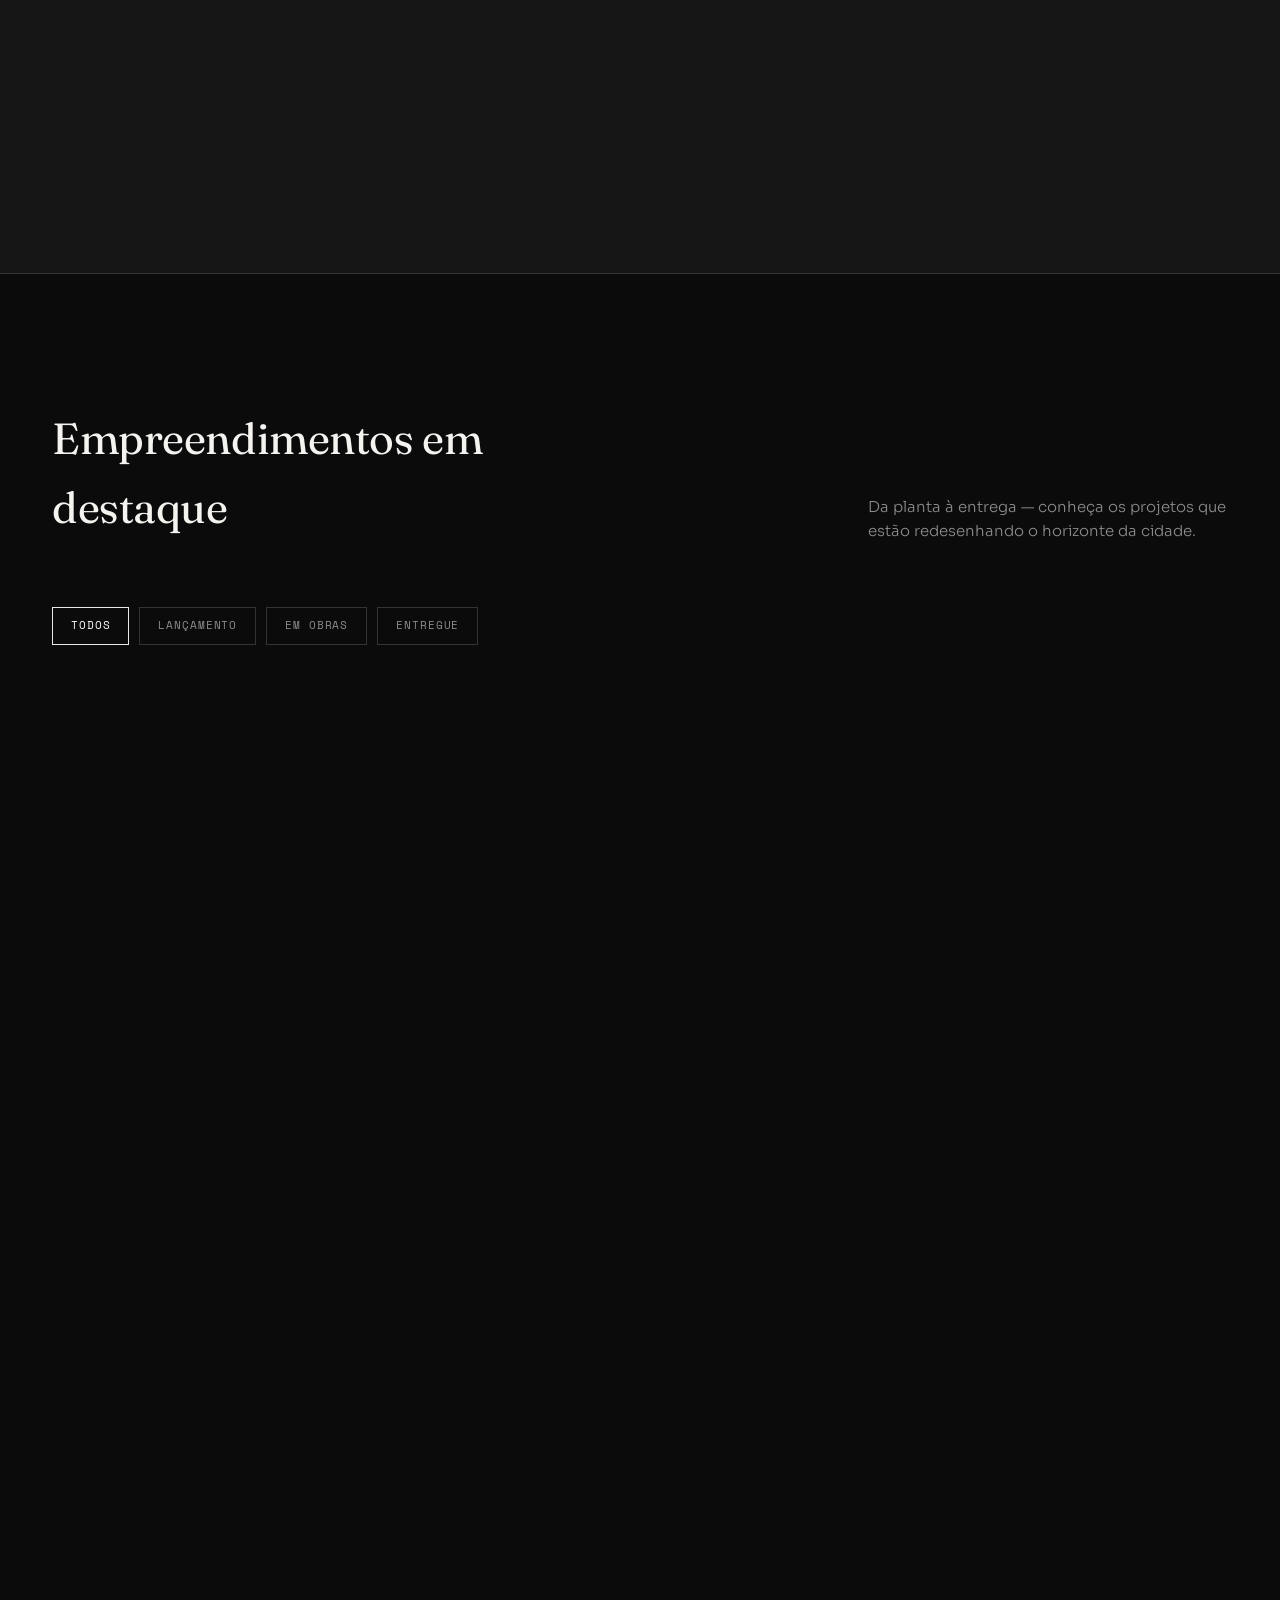
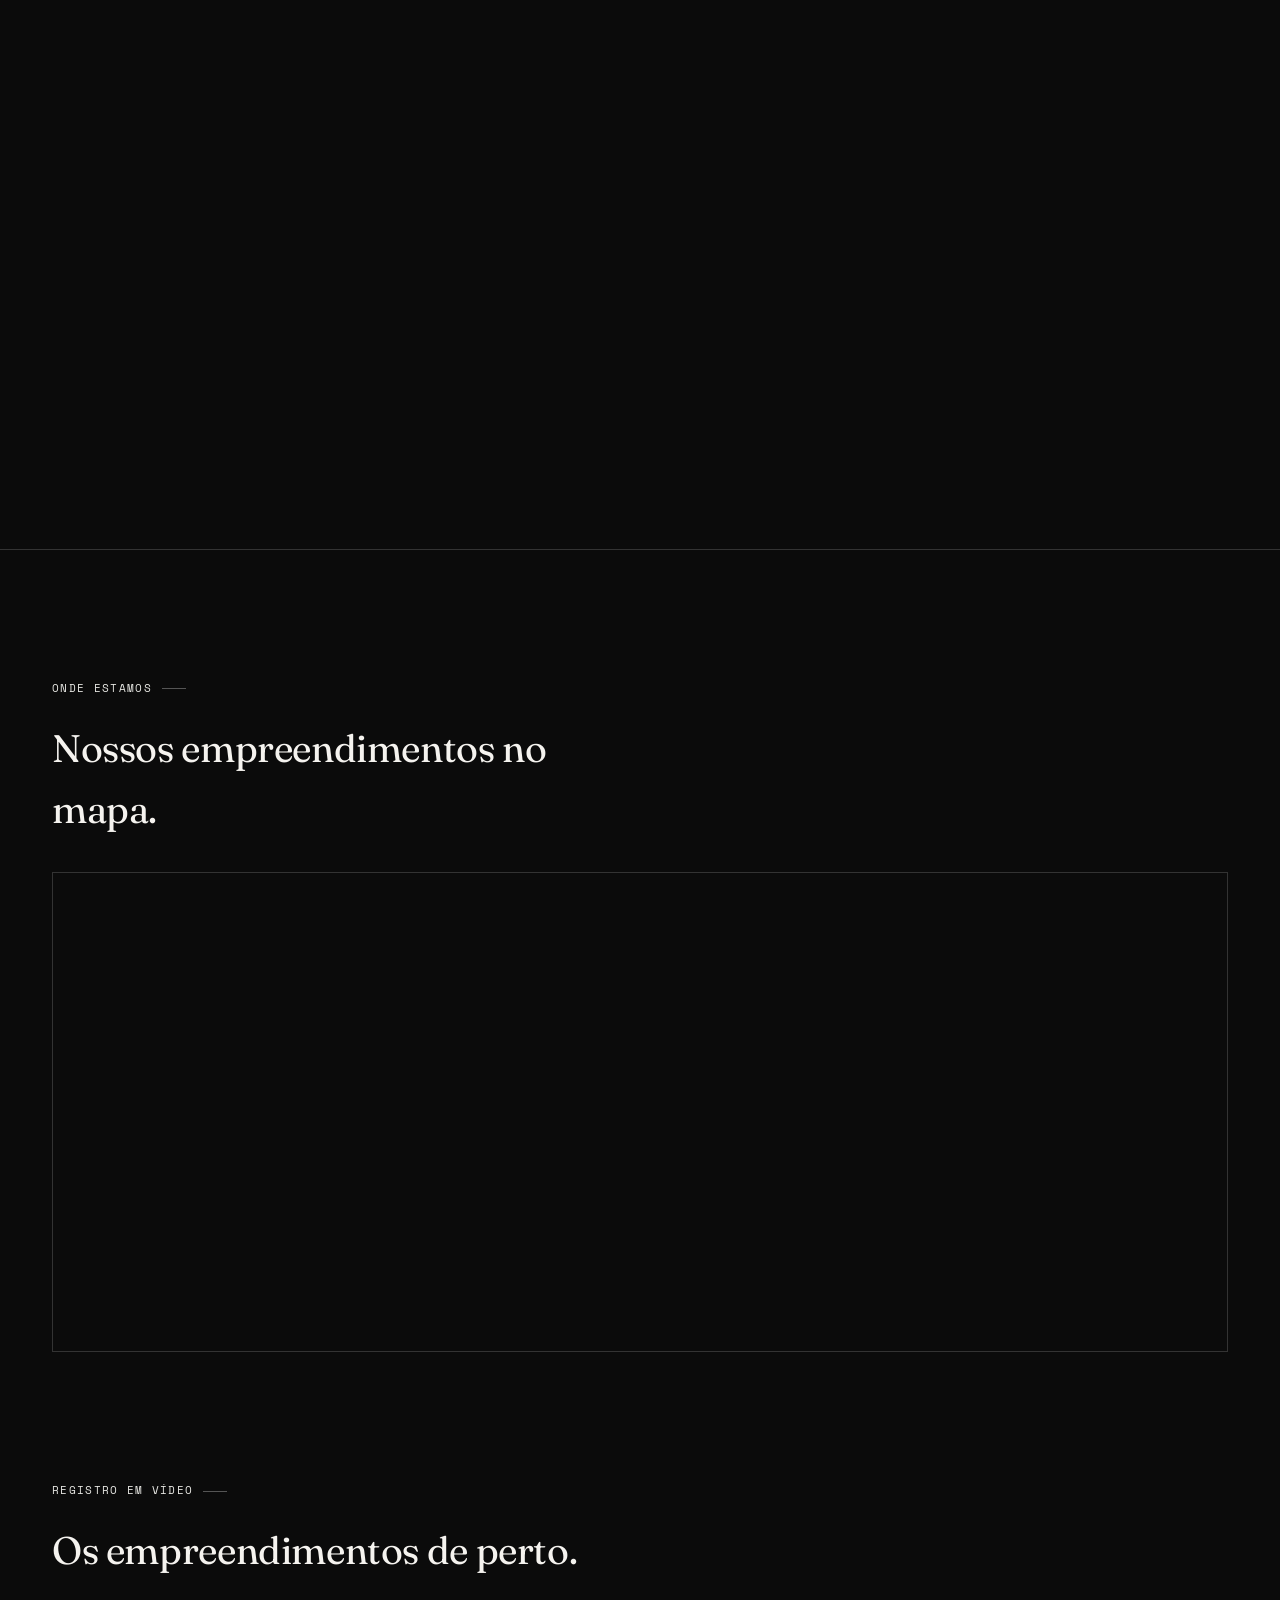
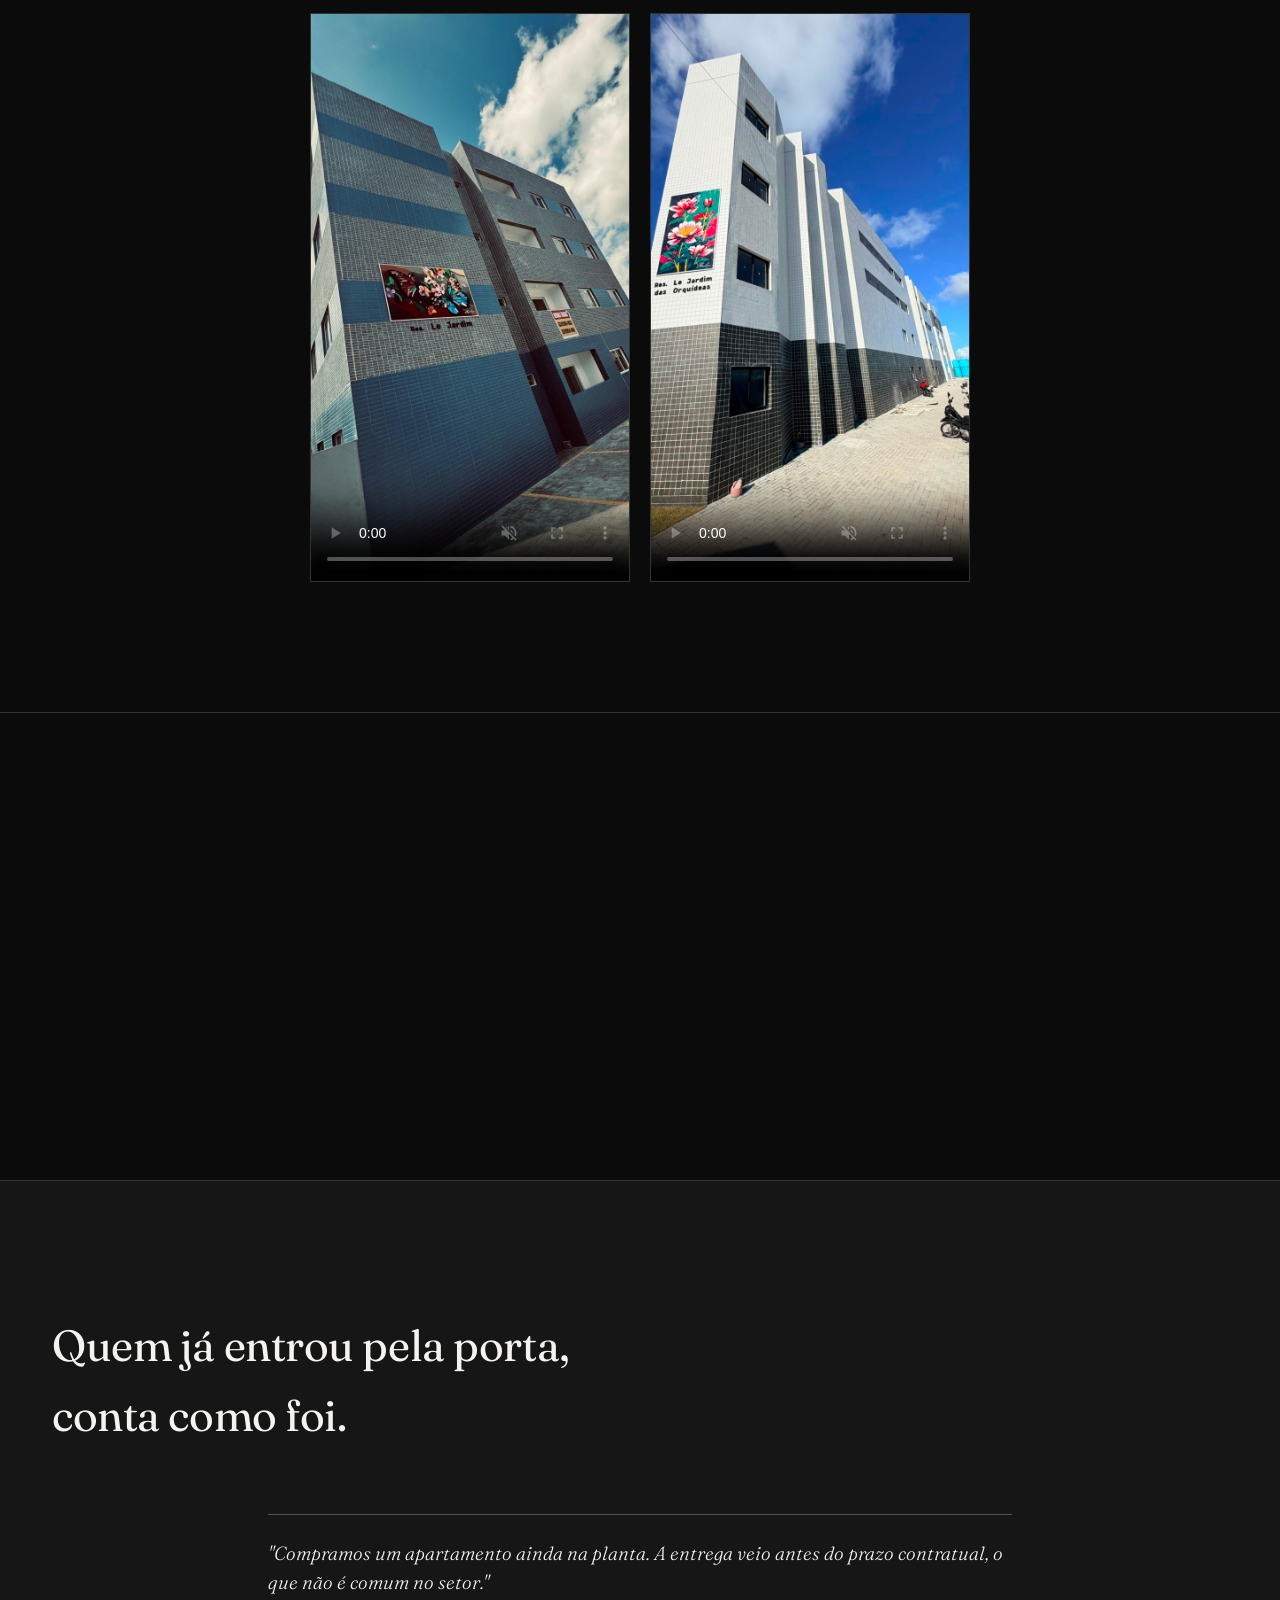
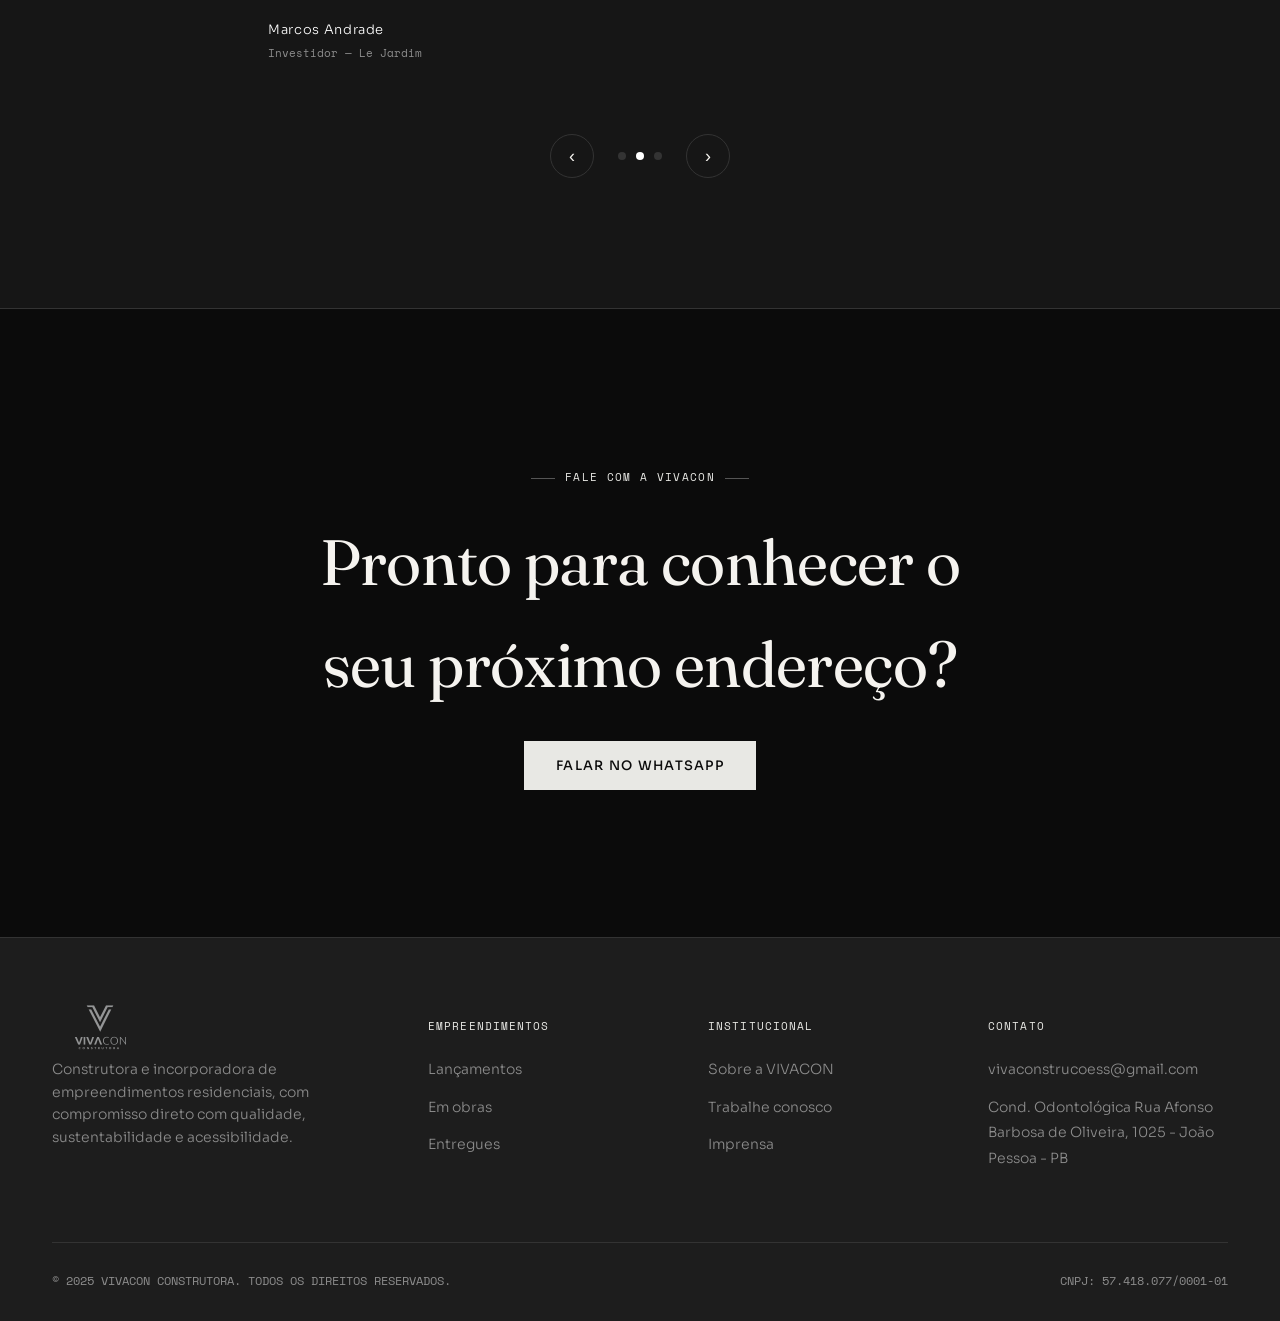
==== commit cbba01e1: "Adiciona função de email de boas-vindas" ====
--- a/vivacon-construtora.html
+++ b/vivacon-construtora.html
@@ -267,8 +267,6 @@
   }
   .filter-pill.active, .filter-pill:hover{border-color:var(--brass); color:var(--brass-light);}
   .projects-grid .project-card{flex:0 1 calc(33% - 1px); min-width:280px; max-width:400px; border:1px solid var(--hairline);}
-  .projects-grid .project-card.featured{flex:1 1 100%; max-width:100%;}
-  .projects-grid .project-card.featured .project-visual{aspect-ratio:21/9;}
   .project-card{
   background:var(--bg); position:relative; overflow:hidden; cursor:pointer;
   display:flex; flex-direction:column;
@@ -628,7 +626,7 @@
     </div>
     <div class="projects-grid">
 
-       <div class="project-card featured" data-reveal data-status="entregue lancamento">
+       <div class="project-card" data-reveal data-status="entregue lancamento">
         <div class="project-visual" data-gallery="assets/le-jardim-01.jpeg, assets/le-jardim-02.jpeg, assets/le-jardim-03.jpeg" style="background-image:url('assets/le-jardim-01.jpeg')"><span class="status-tag">100% Vendido</span></div>
         <div class="project-info">
           <div class="dim left">Residencial</div>
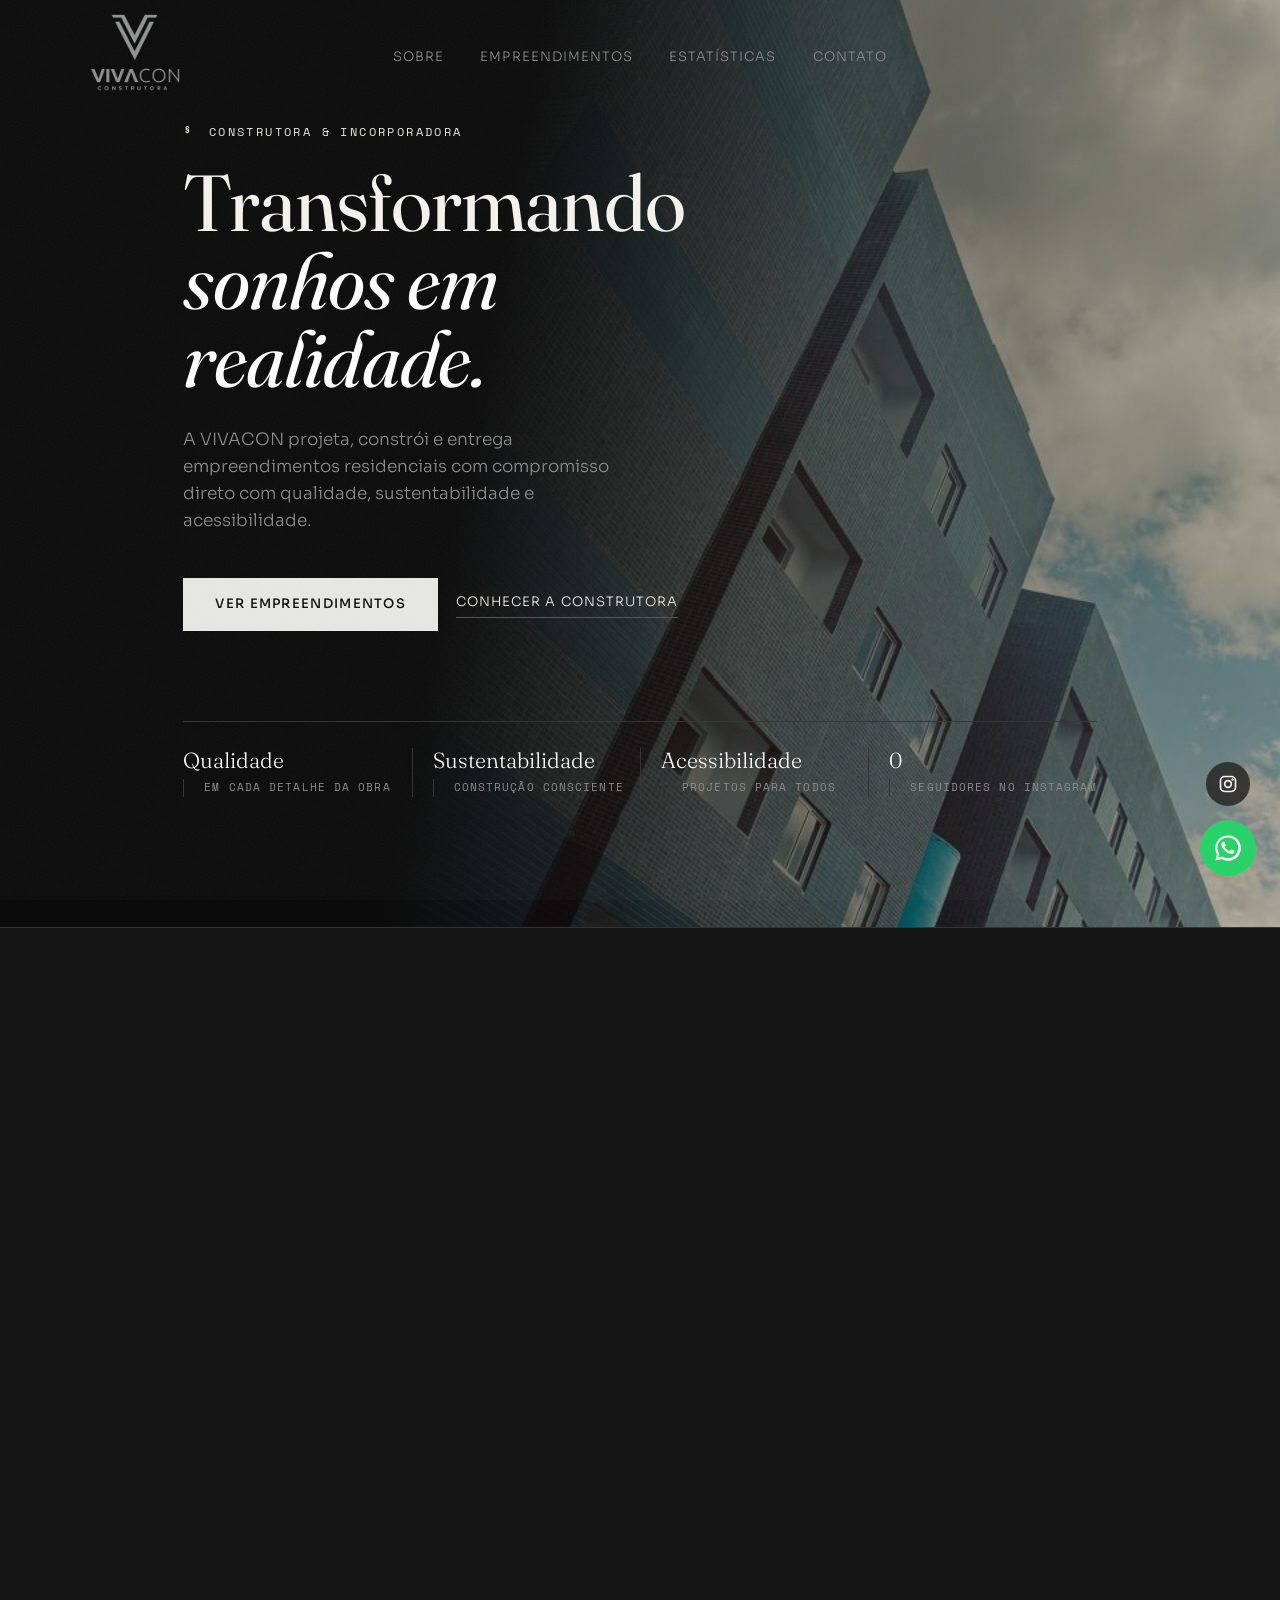
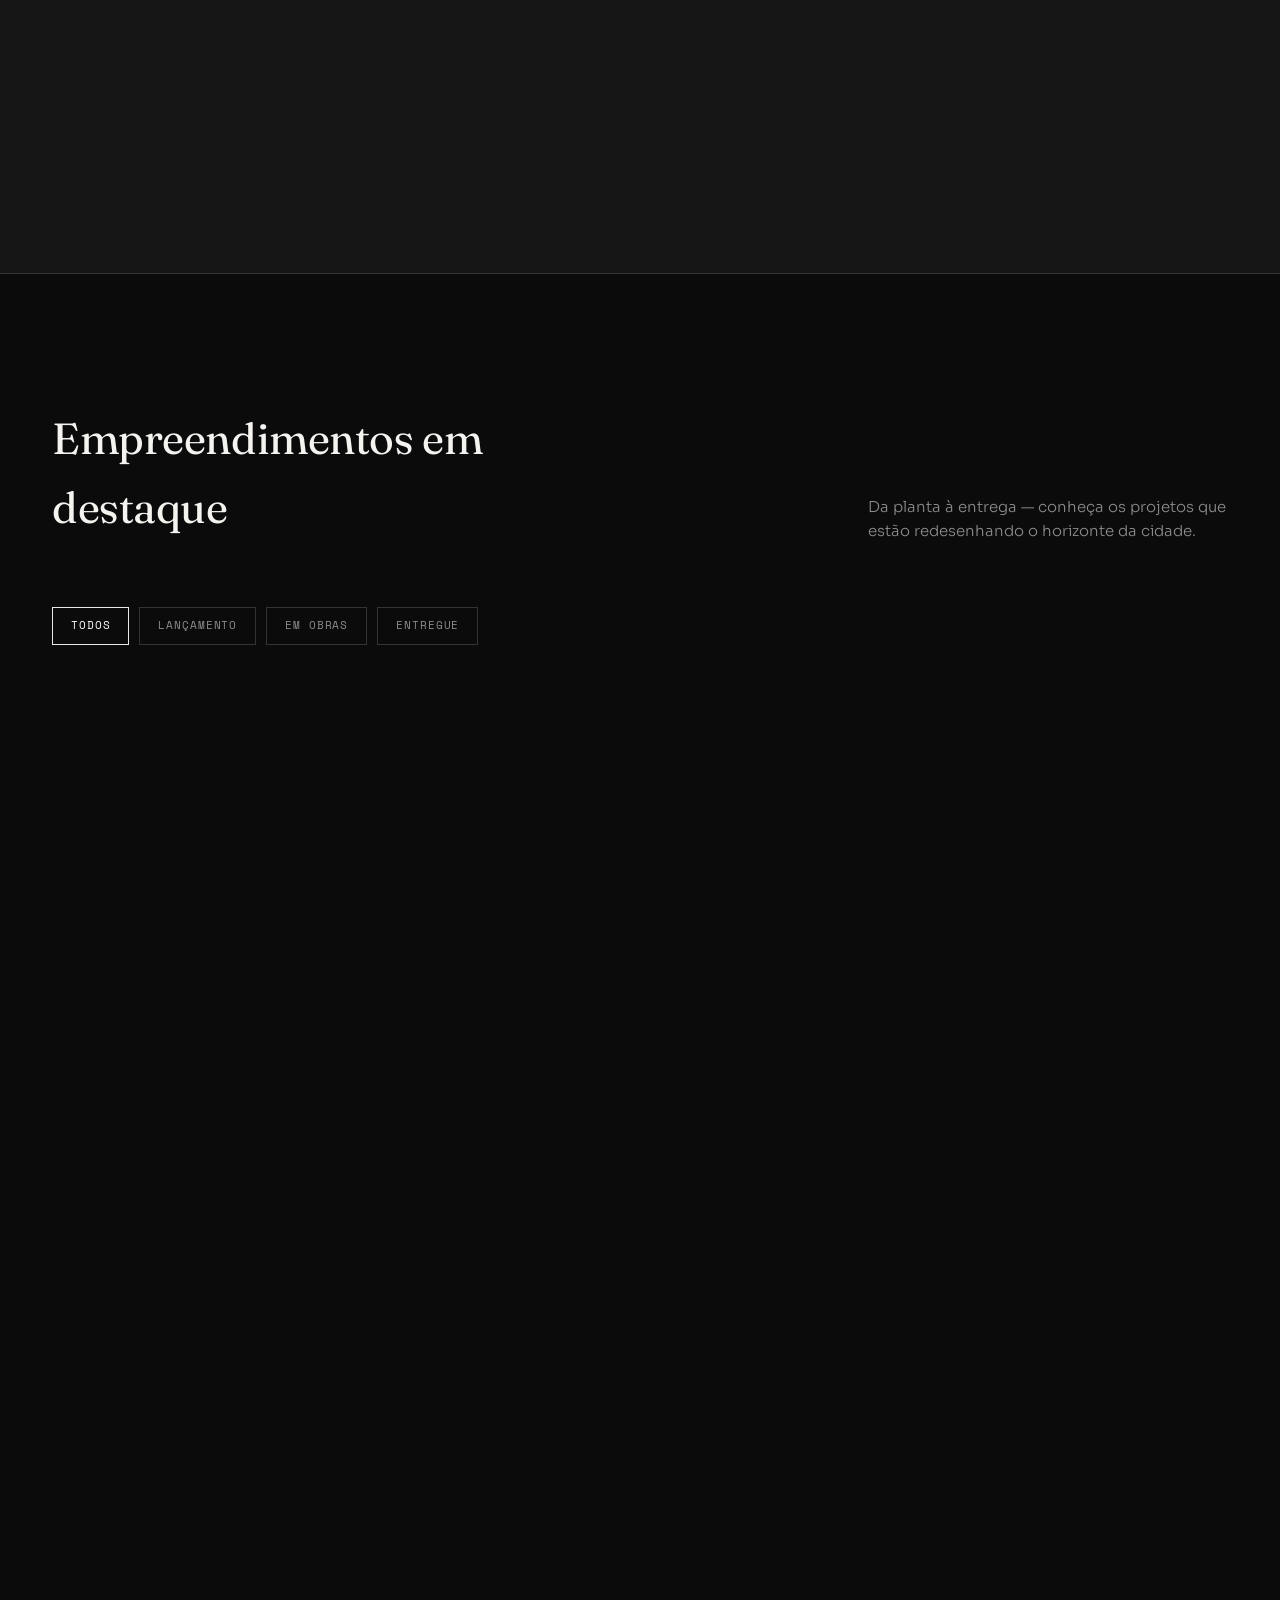
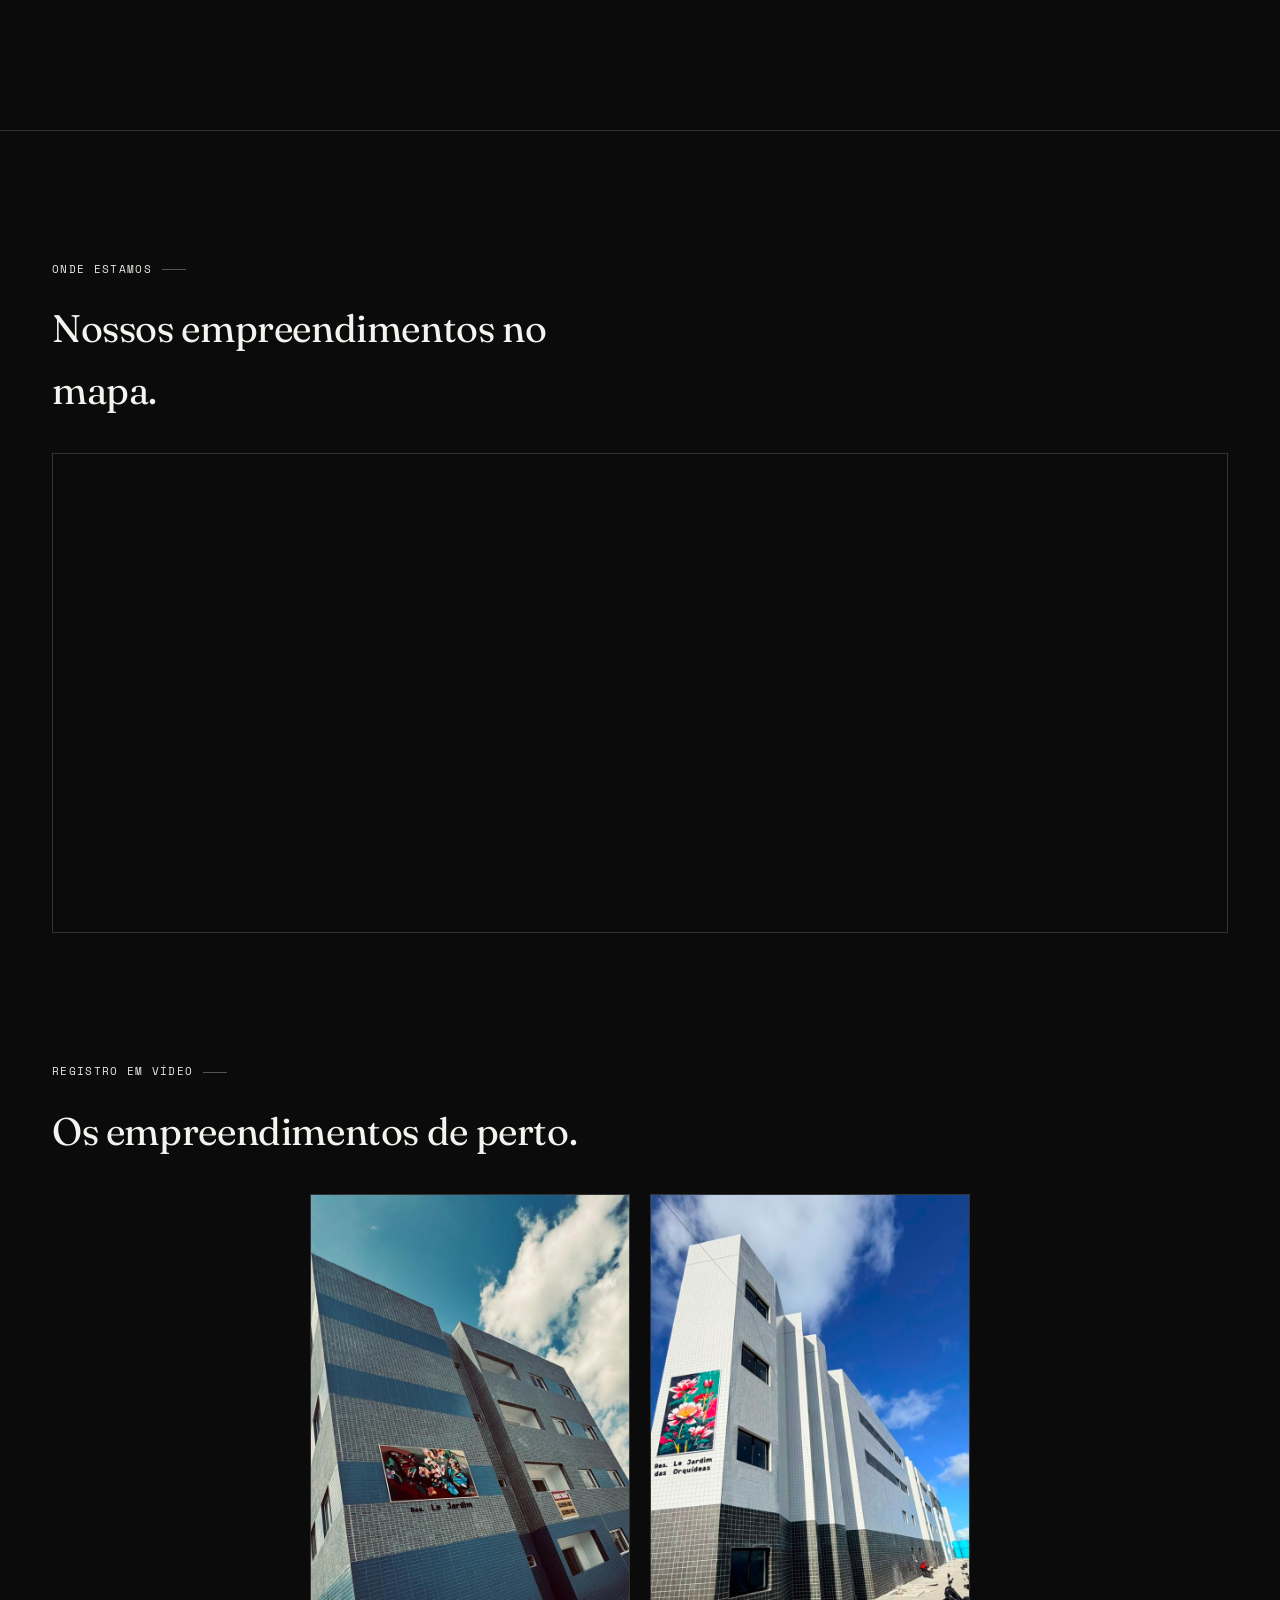
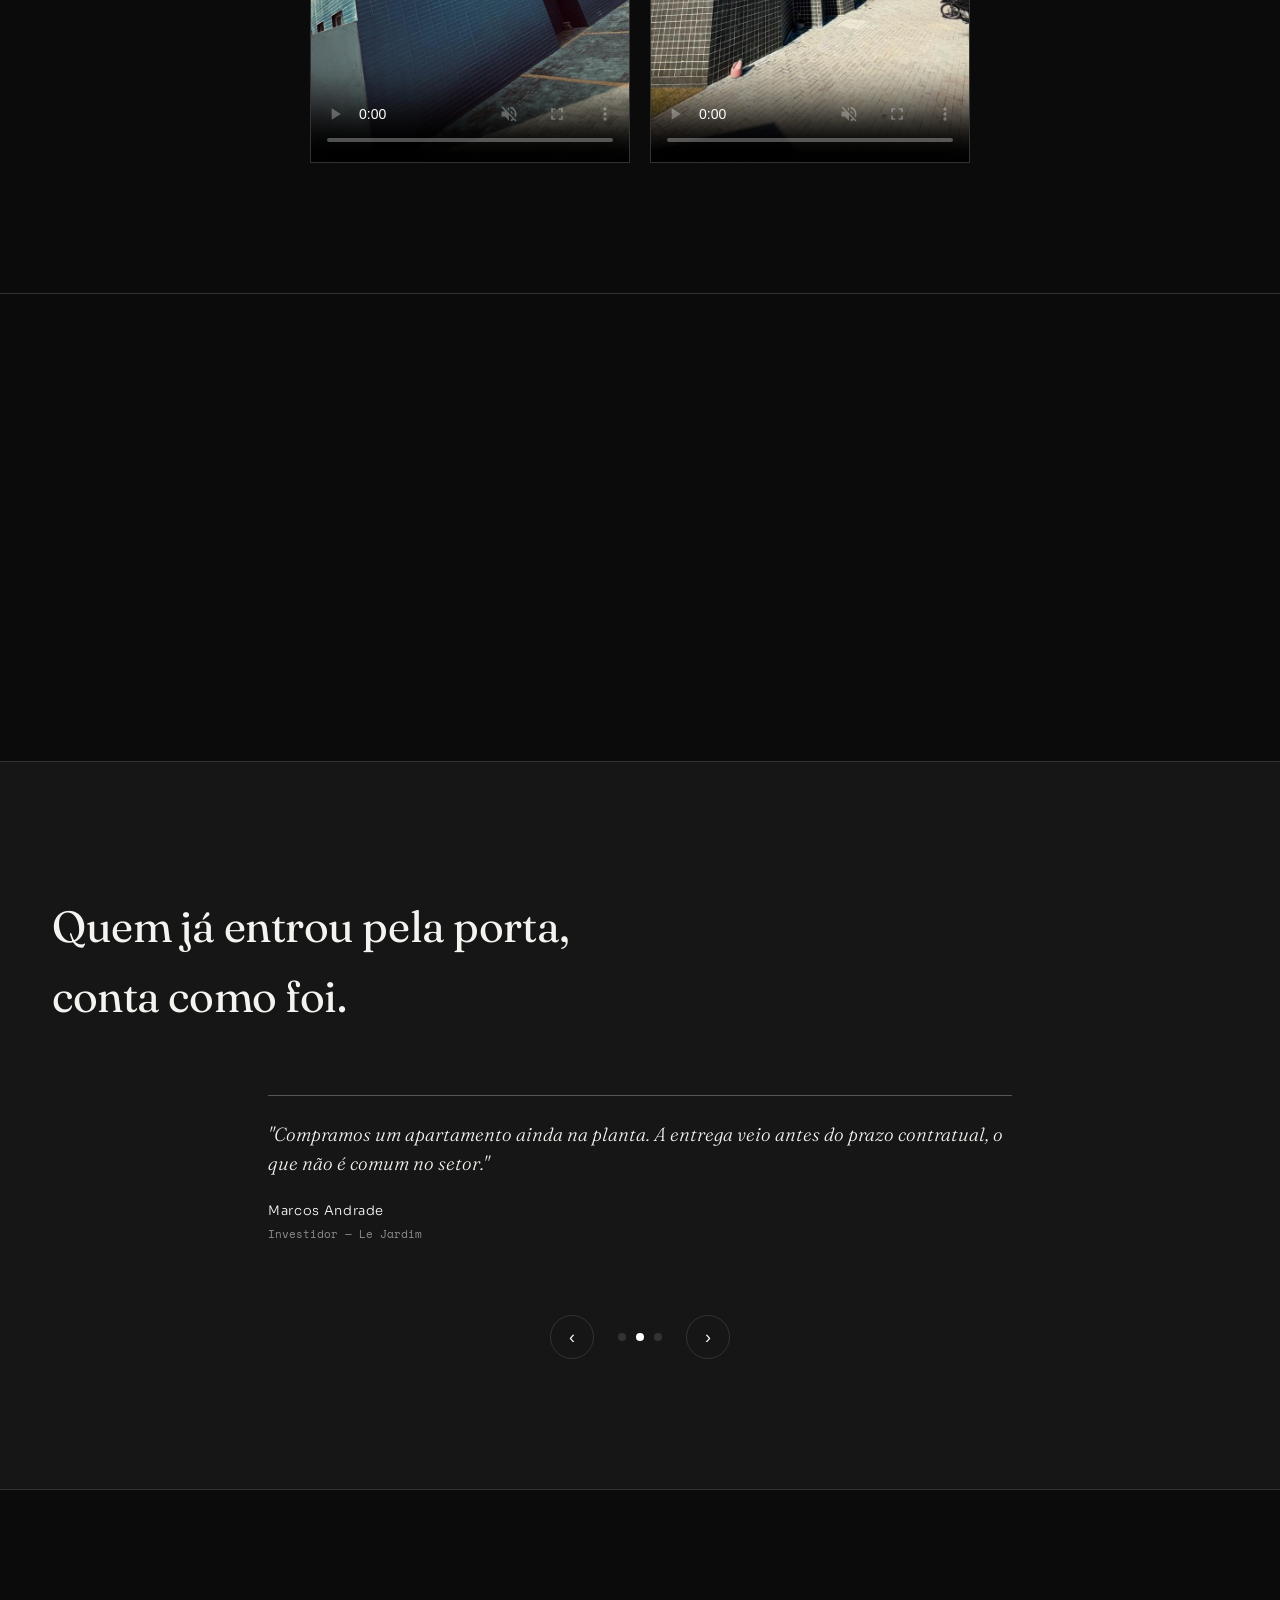
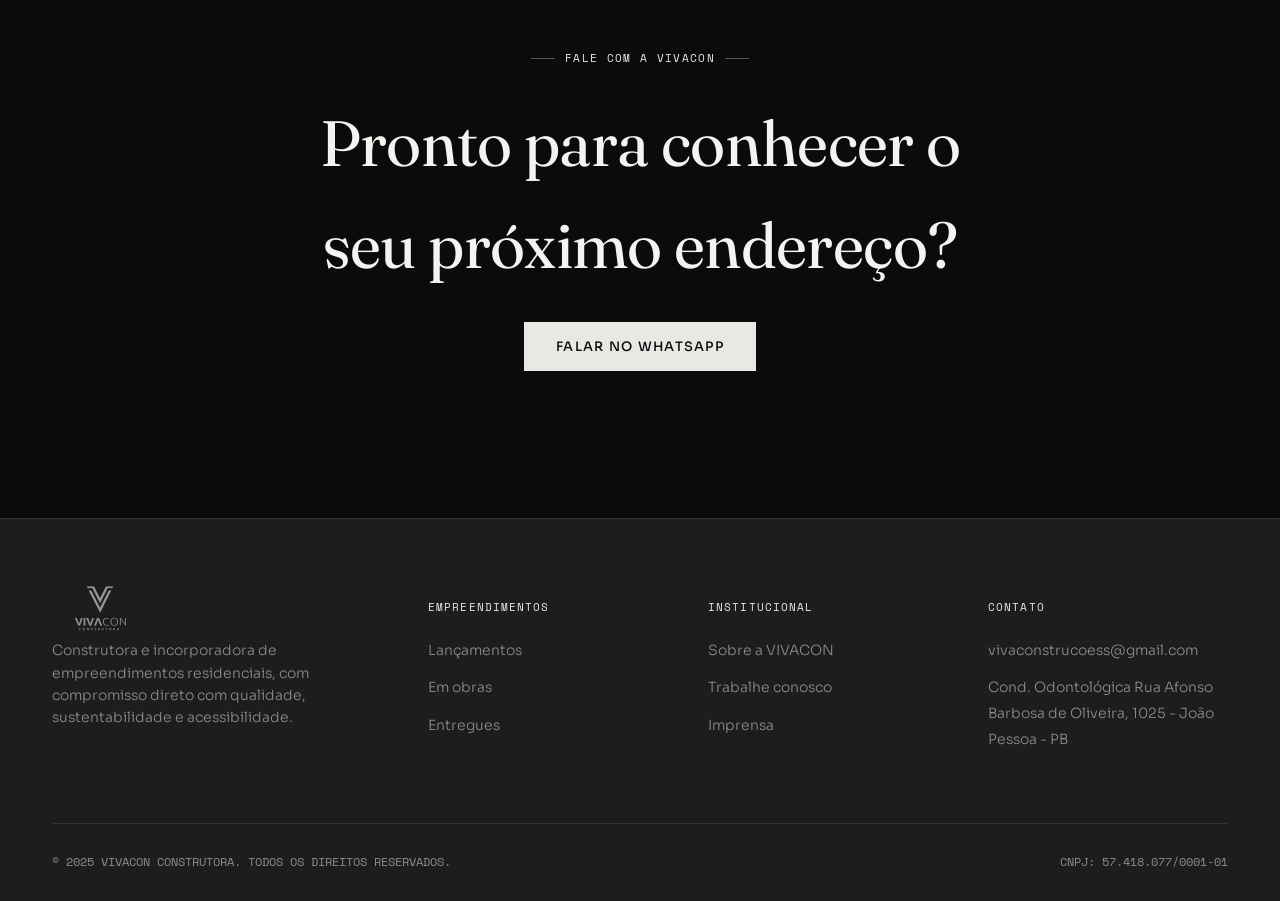
==== commit 20f801fd: "Adiciona função de email de boas-vindas" ====
--- a/vivacon-construtora.html
+++ b/vivacon-construtora.html
@@ -266,6 +266,7 @@
     cursor:pointer; transition:all .2s;
   }
   .filter-pill.active, .filter-pill:hover{border-color:var(--brass); color:var(--brass-light);}
+  .projects-grid{display:flex; flex-wrap:wrap; gap:24px;}
   .projects-grid .project-card{flex:0 1 calc(33% - 1px); min-width:280px; max-width:400px; border:1px solid var(--hairline);}
   .project-card{
   background:var(--bg); position:relative; overflow:hidden; cursor:pointer;
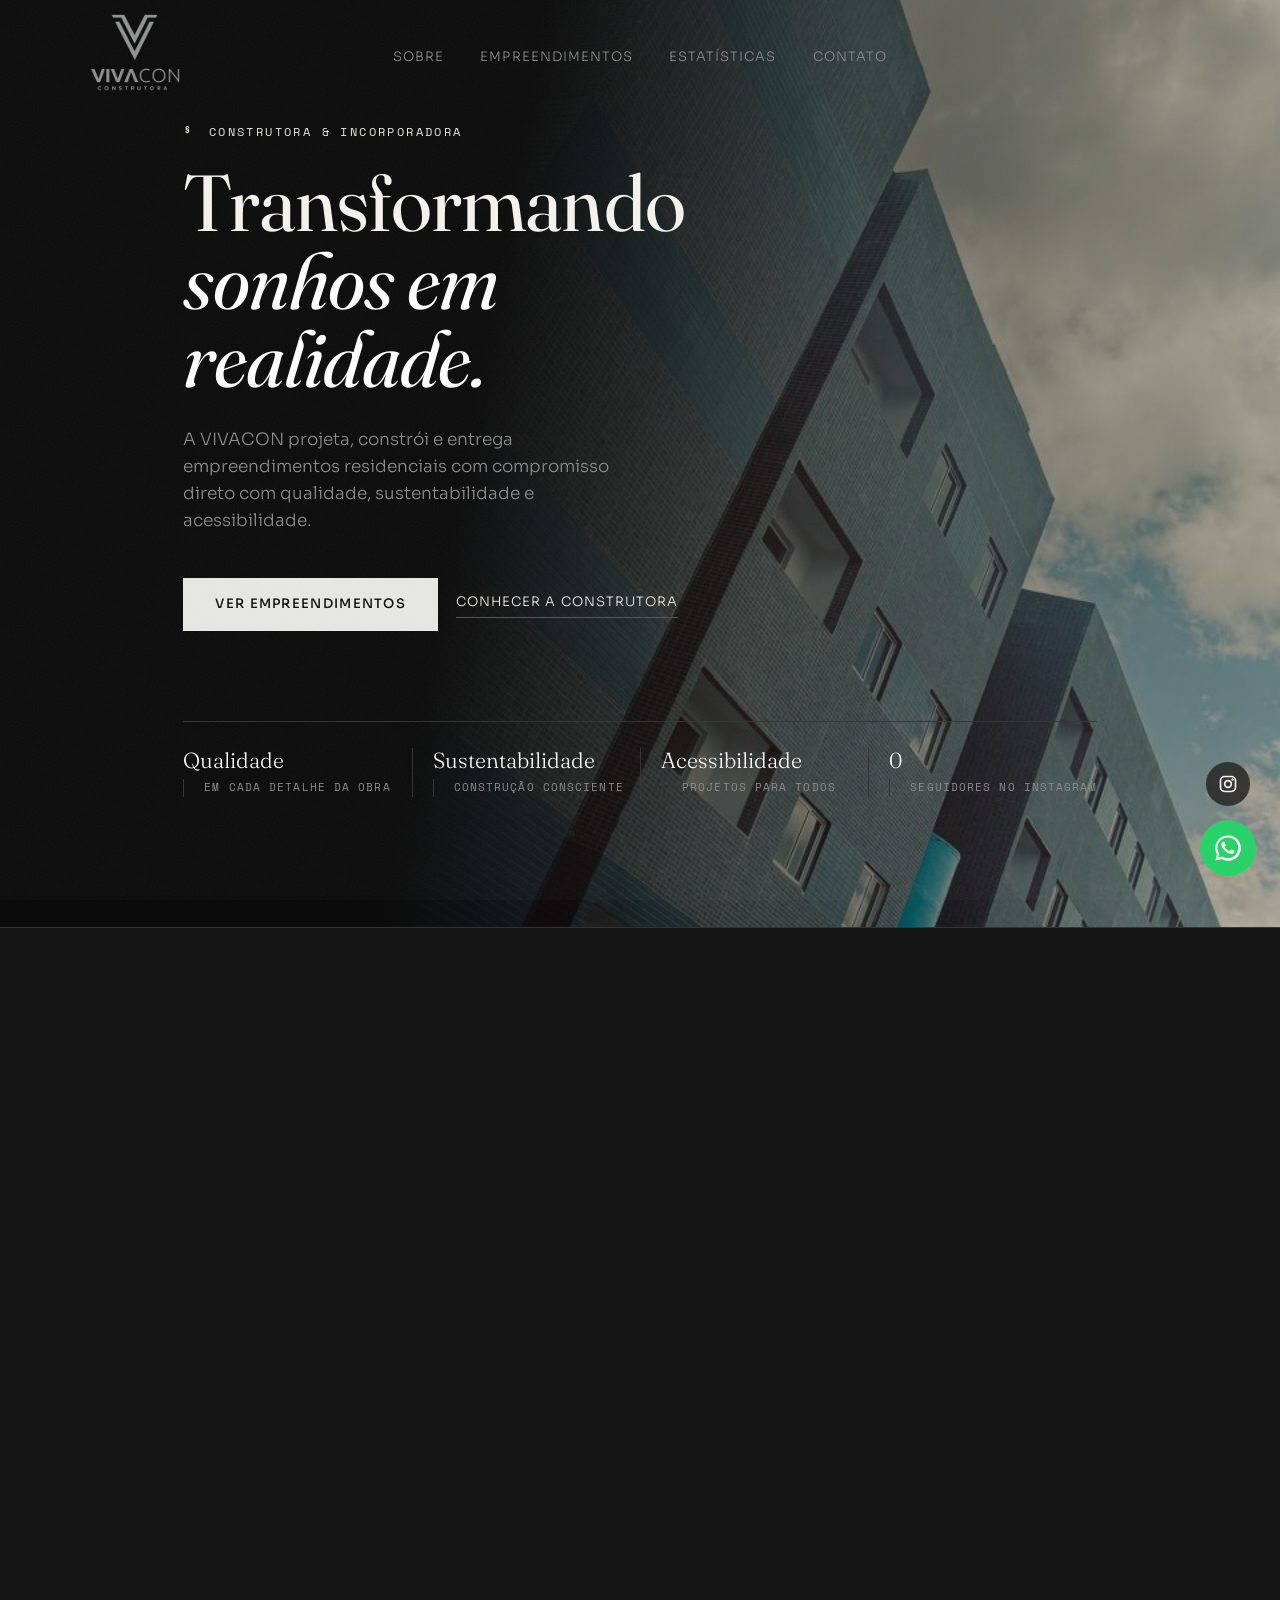
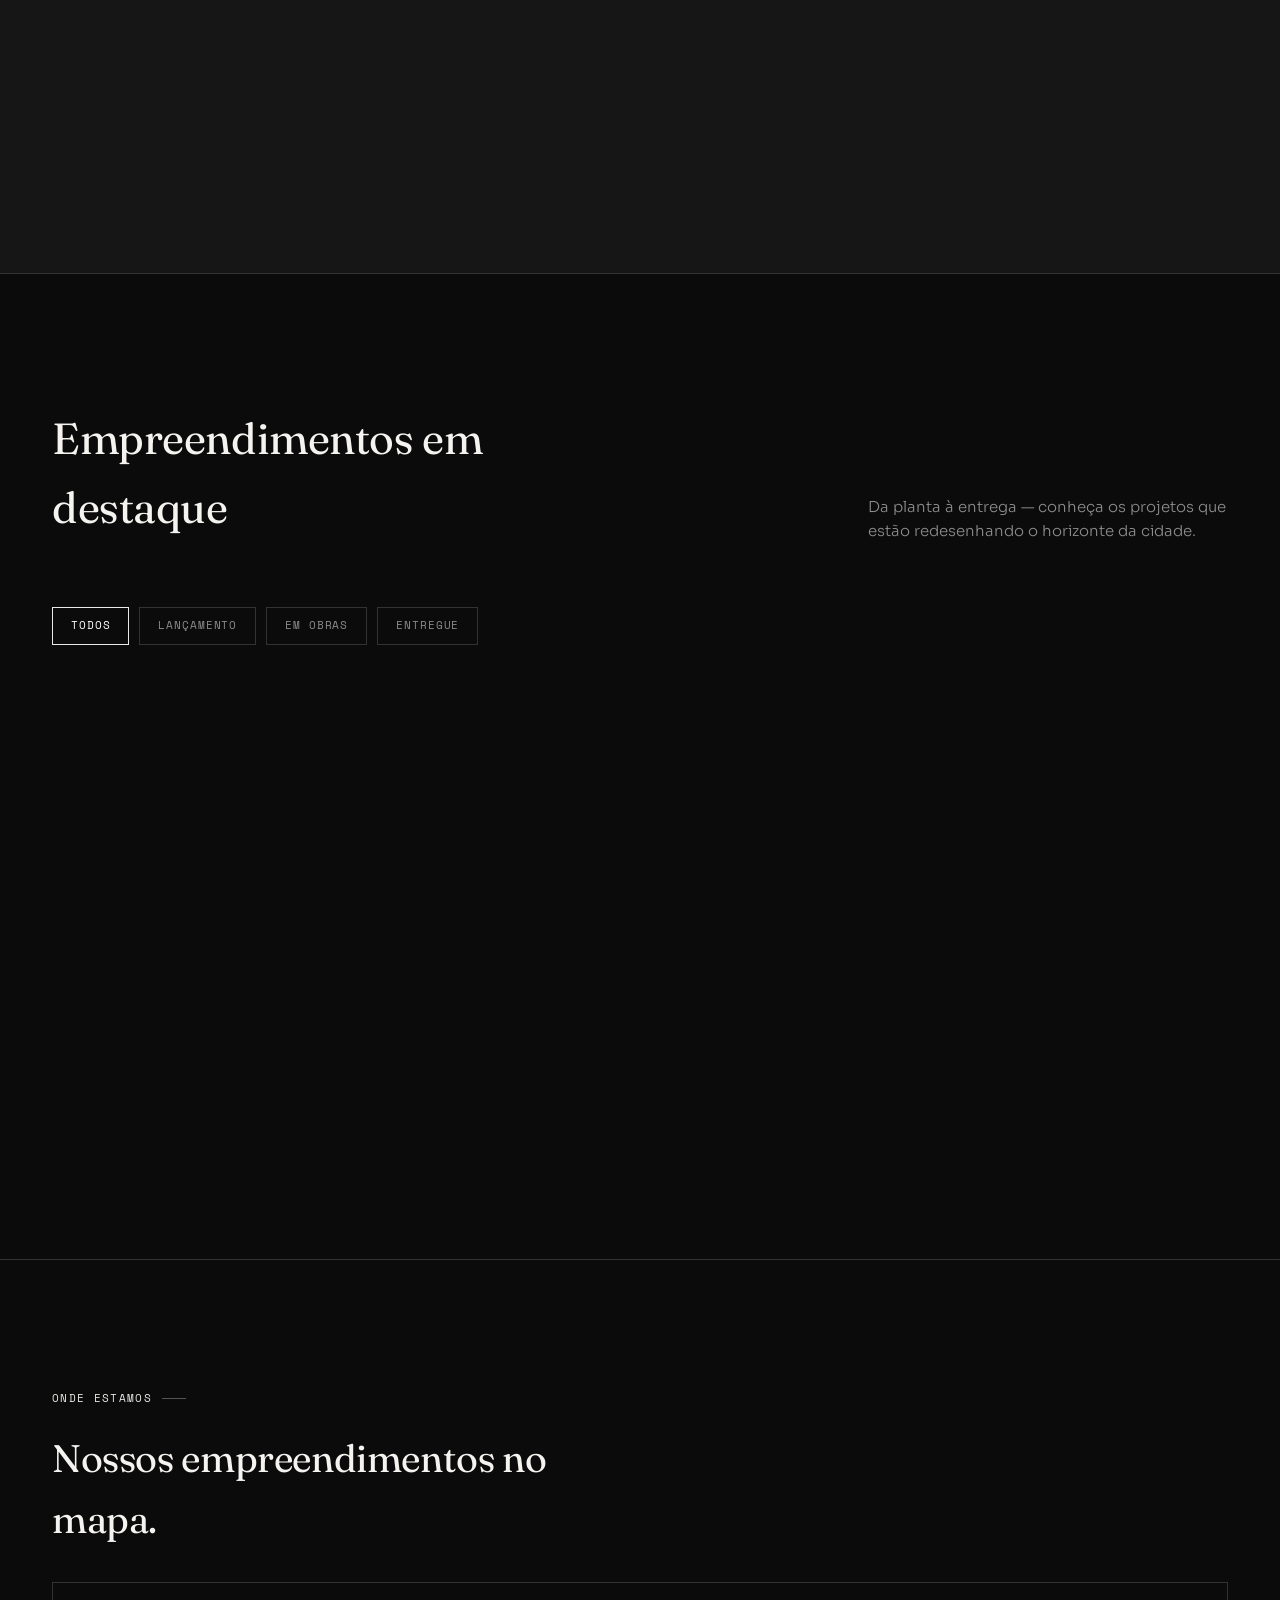
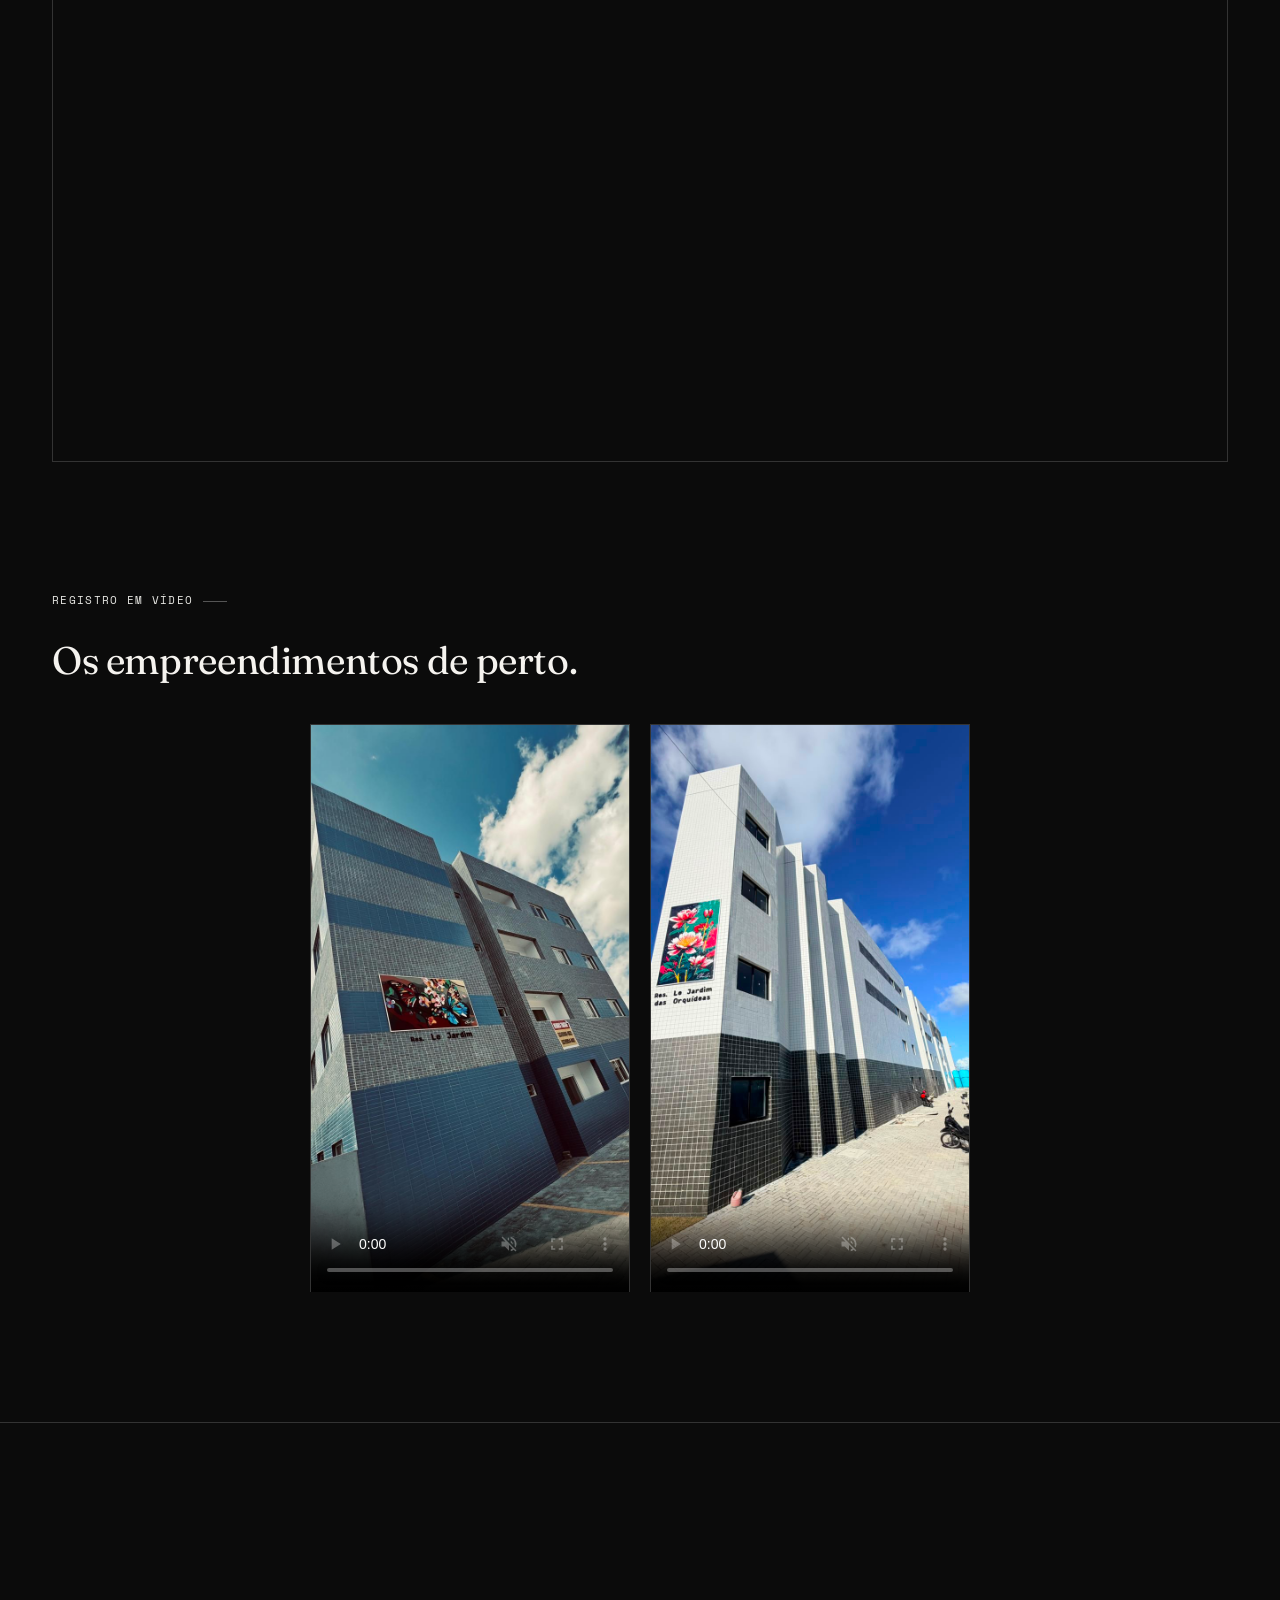
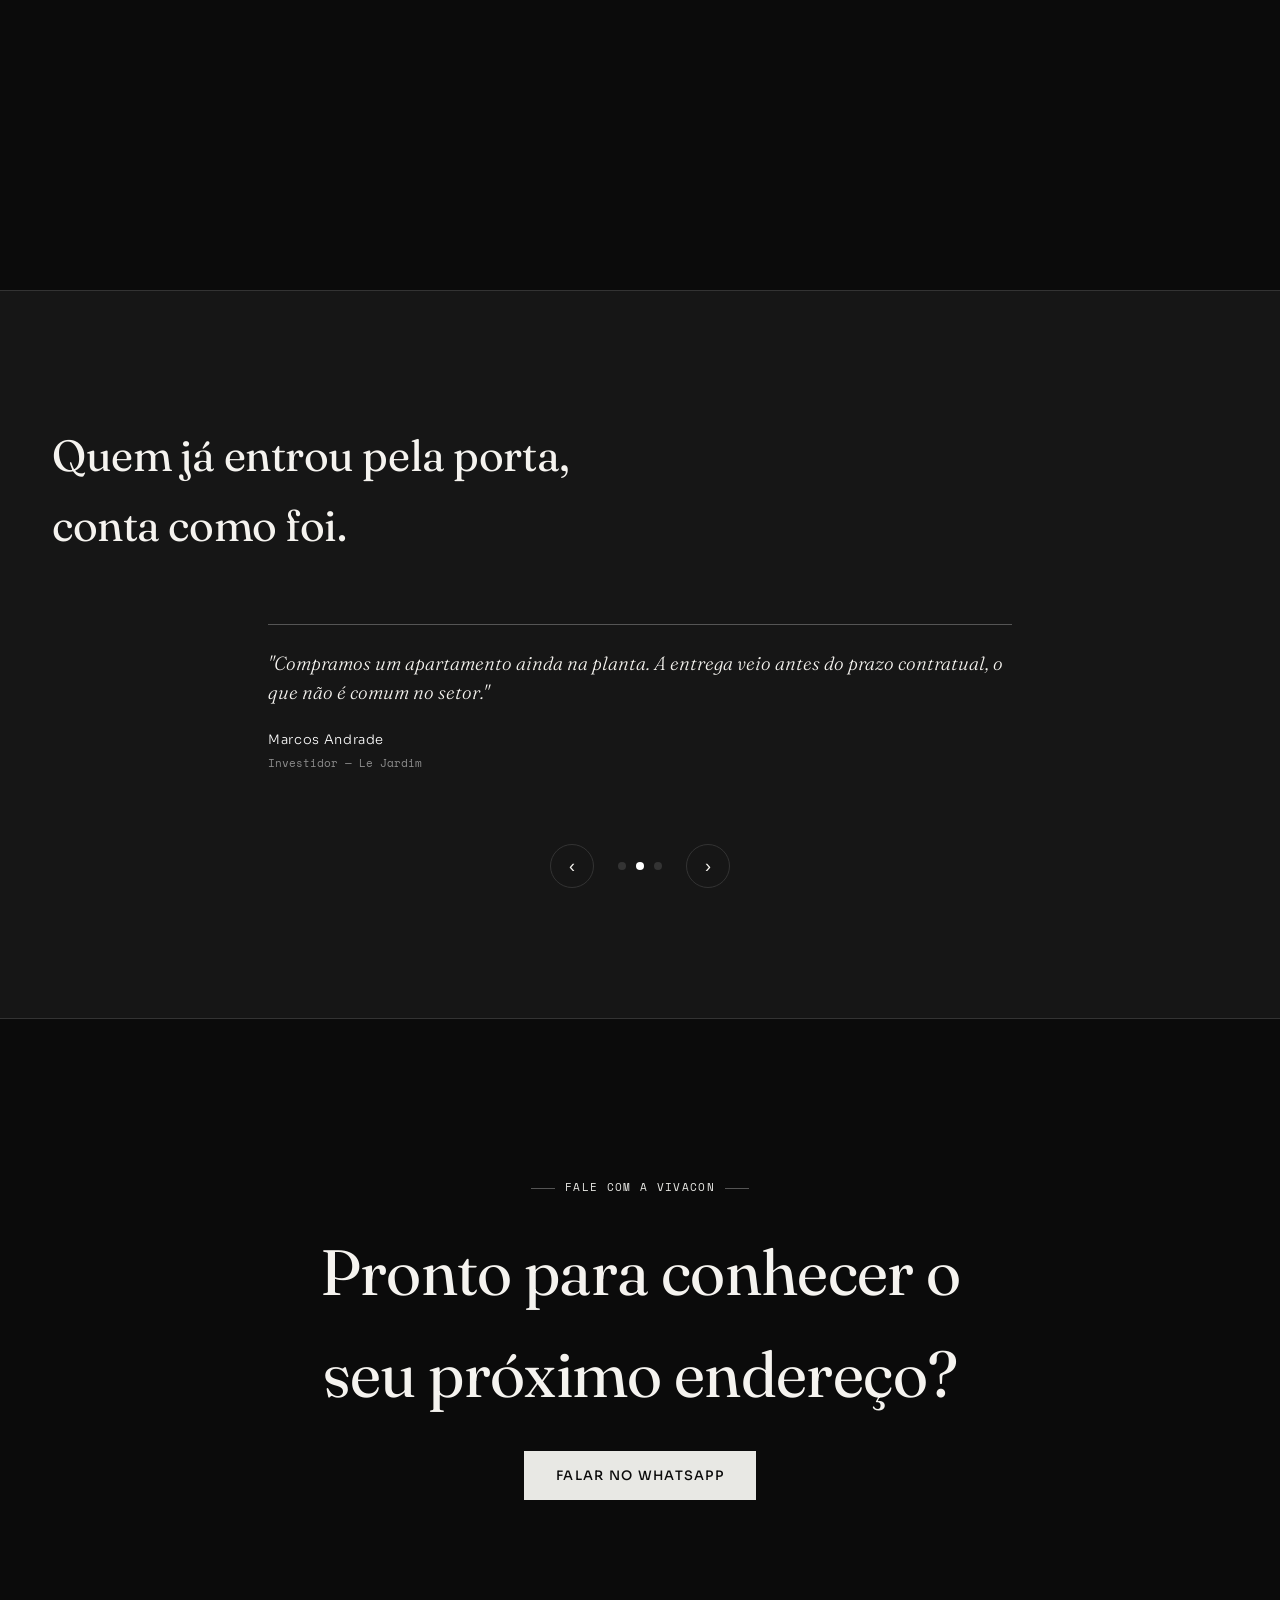
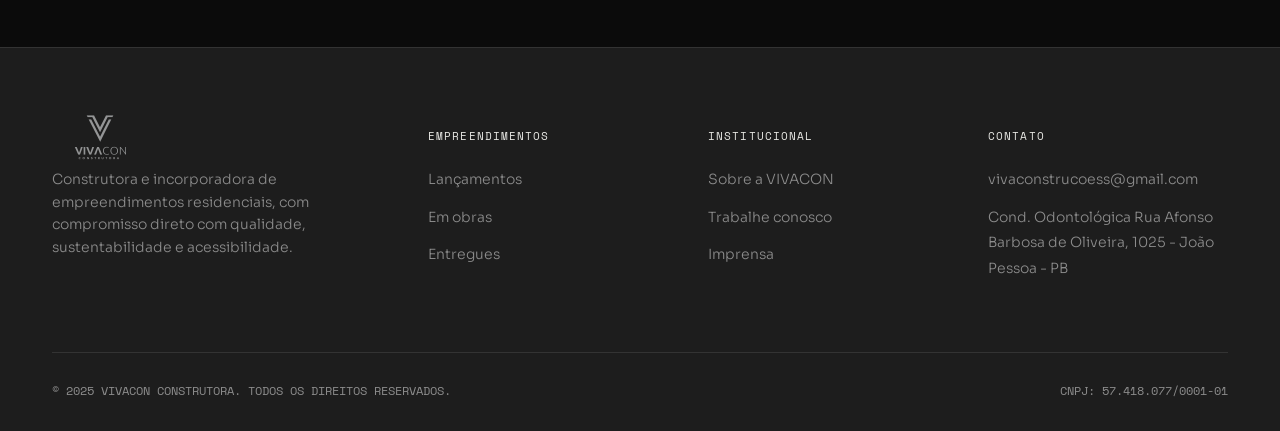
==== commit a855f458: "Adiciona função de email de boas-vindas" ====
--- a/vivacon-construtora.html
+++ b/vivacon-construtora.html
@@ -267,7 +267,8 @@
   }
   .filter-pill.active, .filter-pill:hover{border-color:var(--brass); color:var(--brass-light);}
   .projects-grid{display:flex; flex-wrap:wrap; gap:24px;}
-  .projects-grid .project-card{flex:0 1 calc(33% - 1px); min-width:280px; max-width:400px; border:1px solid var(--hairline);}
+  .projects-grid{display:grid; grid-template-columns:repeat(3, 1fr); gap:24px;}
+.projects-grid .project-card{border:1px solid var(--hairline);}
   .project-card{
   background:var(--bg); position:relative; overflow:hidden; cursor:pointer;
   display:flex; flex-direction:column;
@@ -350,7 +351,7 @@
     .hero-building{display:none;}
     .hero-stats{grid-template-columns:repeat(2,1fr); row-gap:26px;}
     .about-grid, .numbers-grid, .testi-grid{grid-template-columns:1fr;}
-    .projects-grid .project-card{flex:1 1 100%;}
+    .projects-grid{grid-template-columns:1fr;}
     .numbers-grid > div{border-left:none; border-top:1px solid var(--hairline); padding-left:0;}
     .numbers-grid > div:first-child{border-top:none;}
     .footer-grid{grid-template-columns:1fr 1fr;}
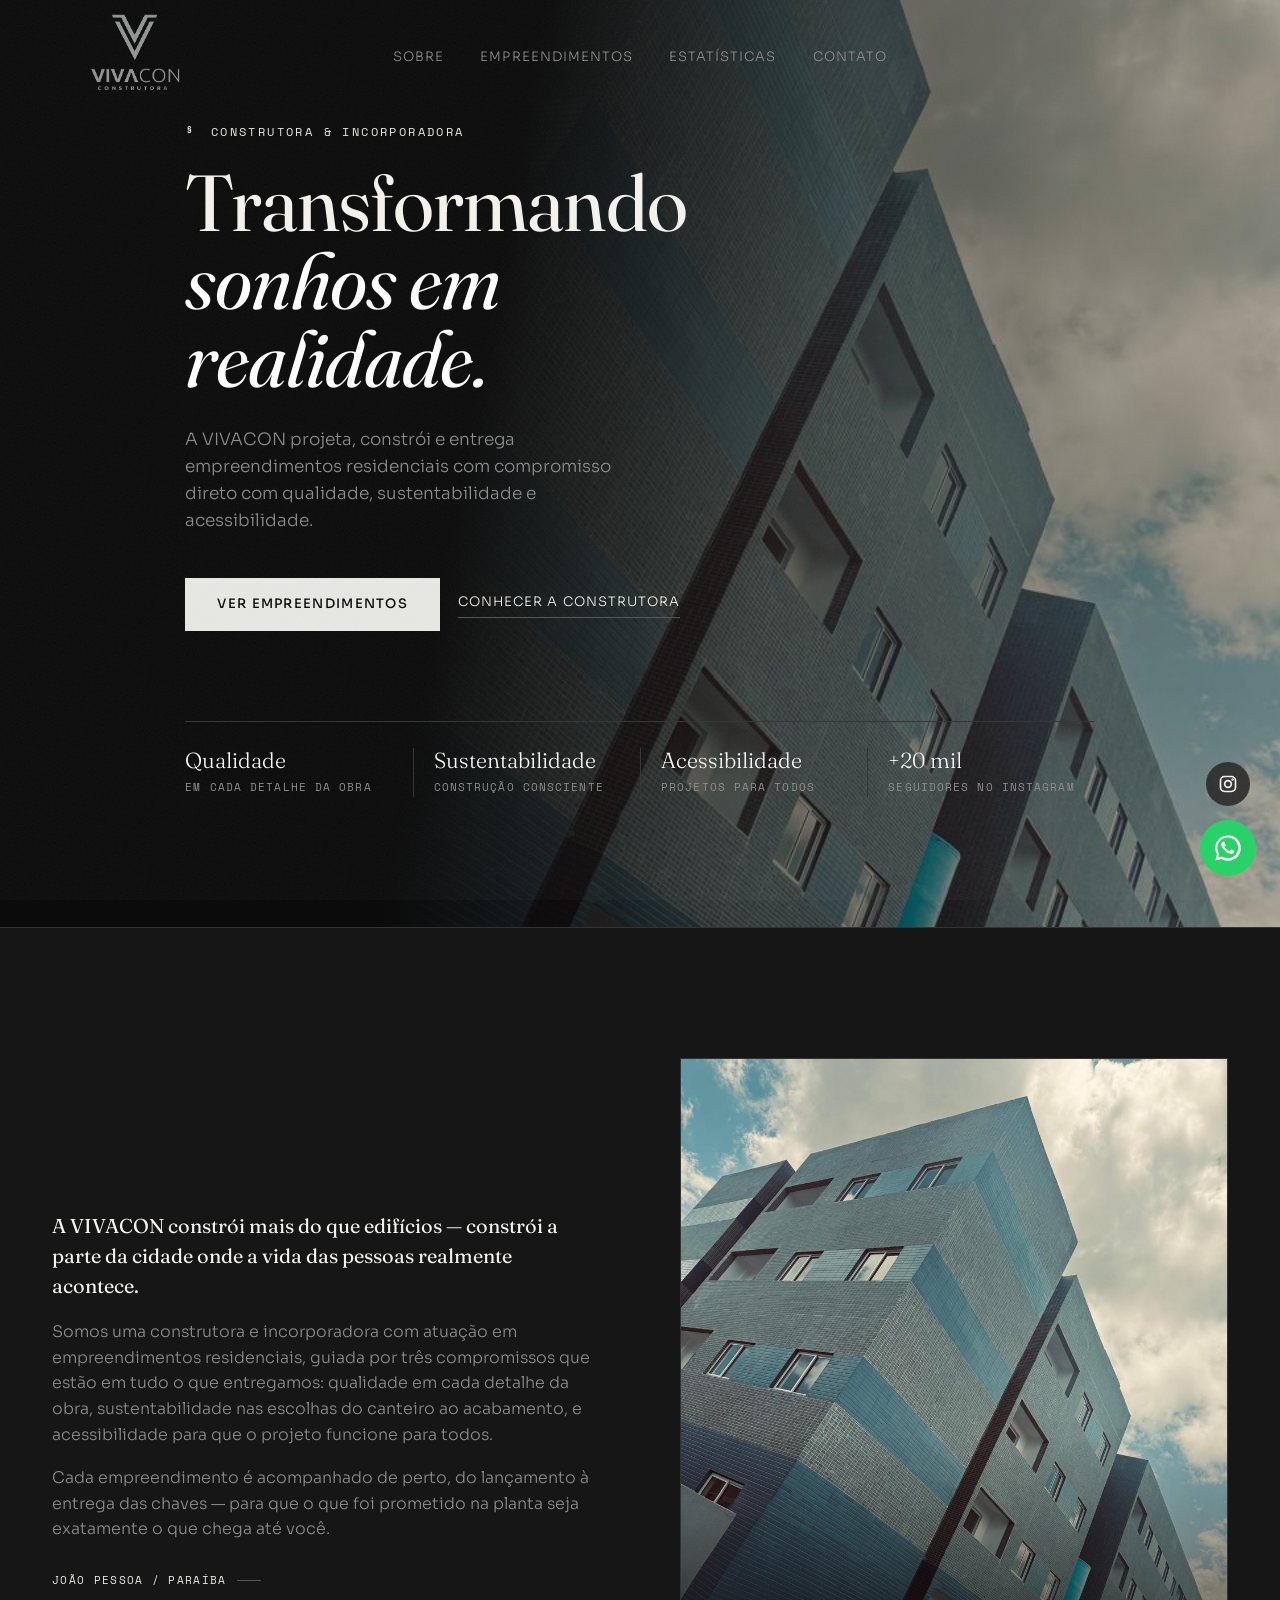
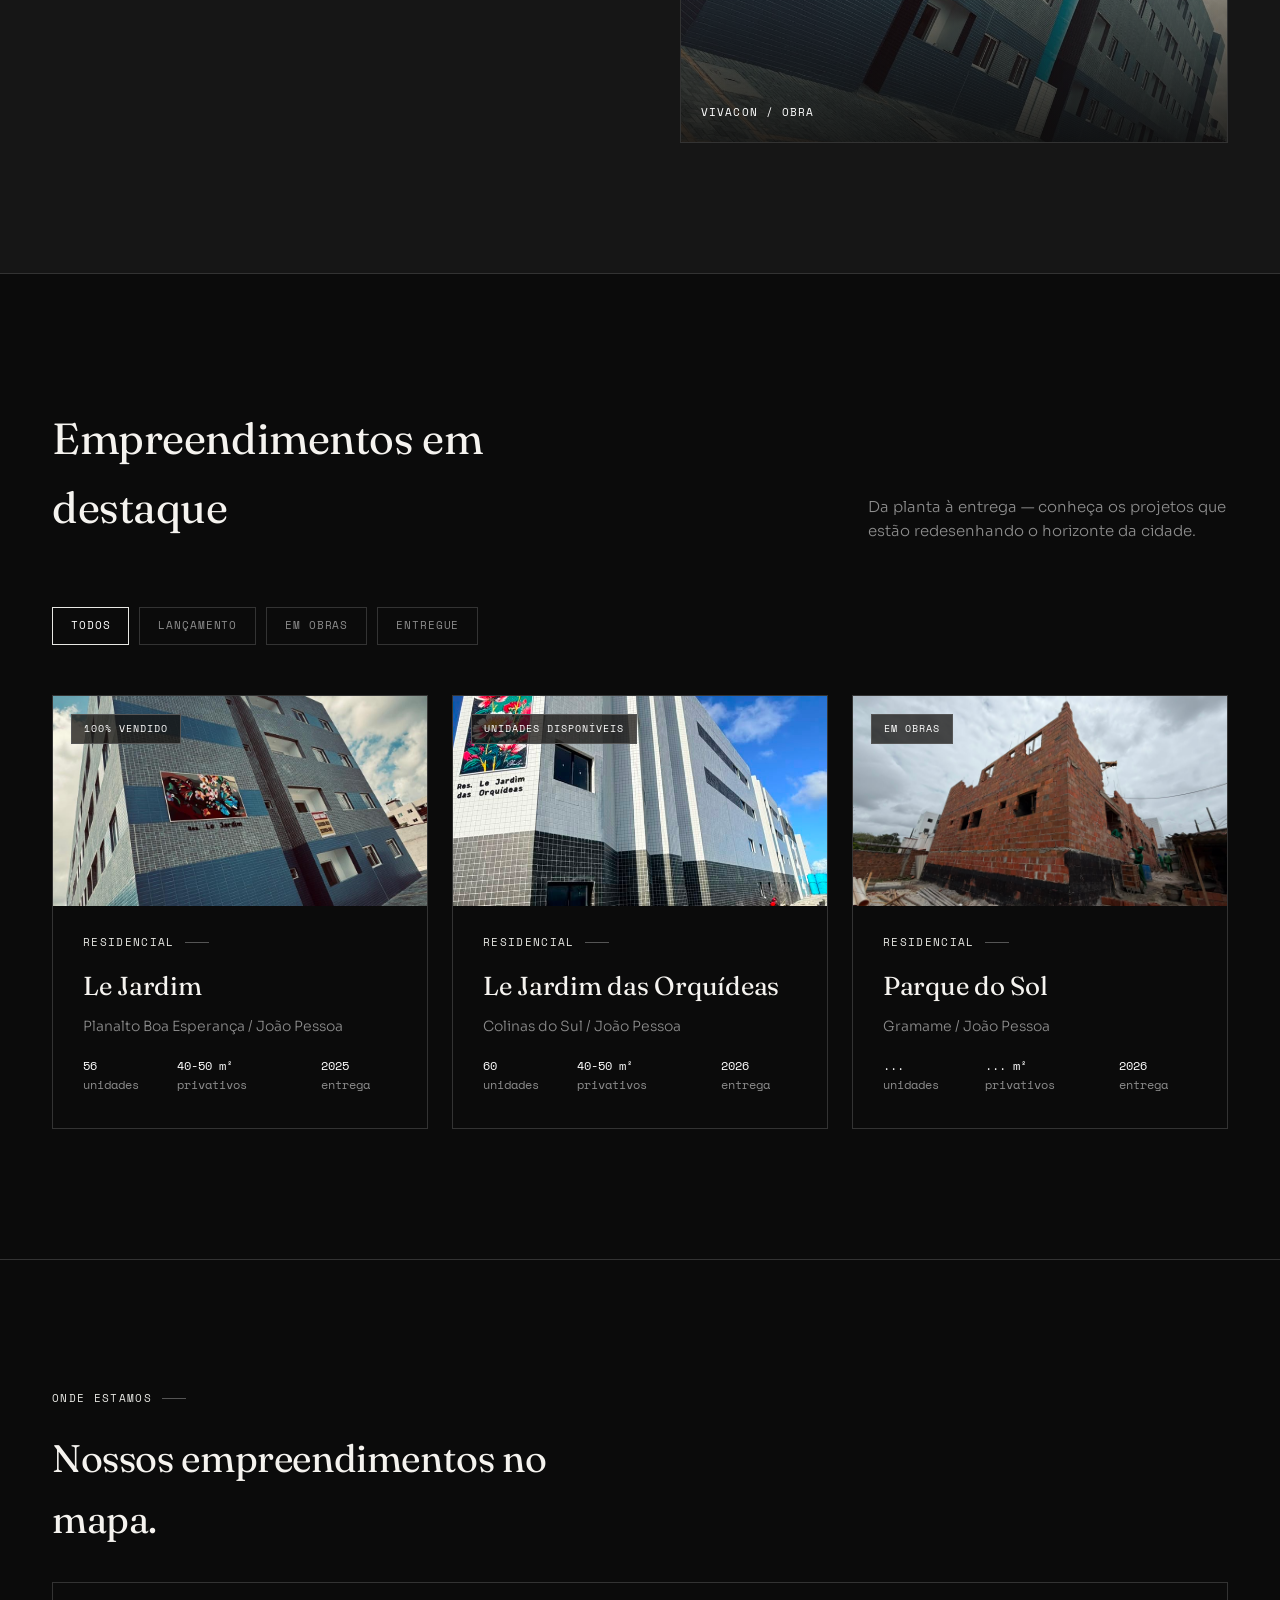
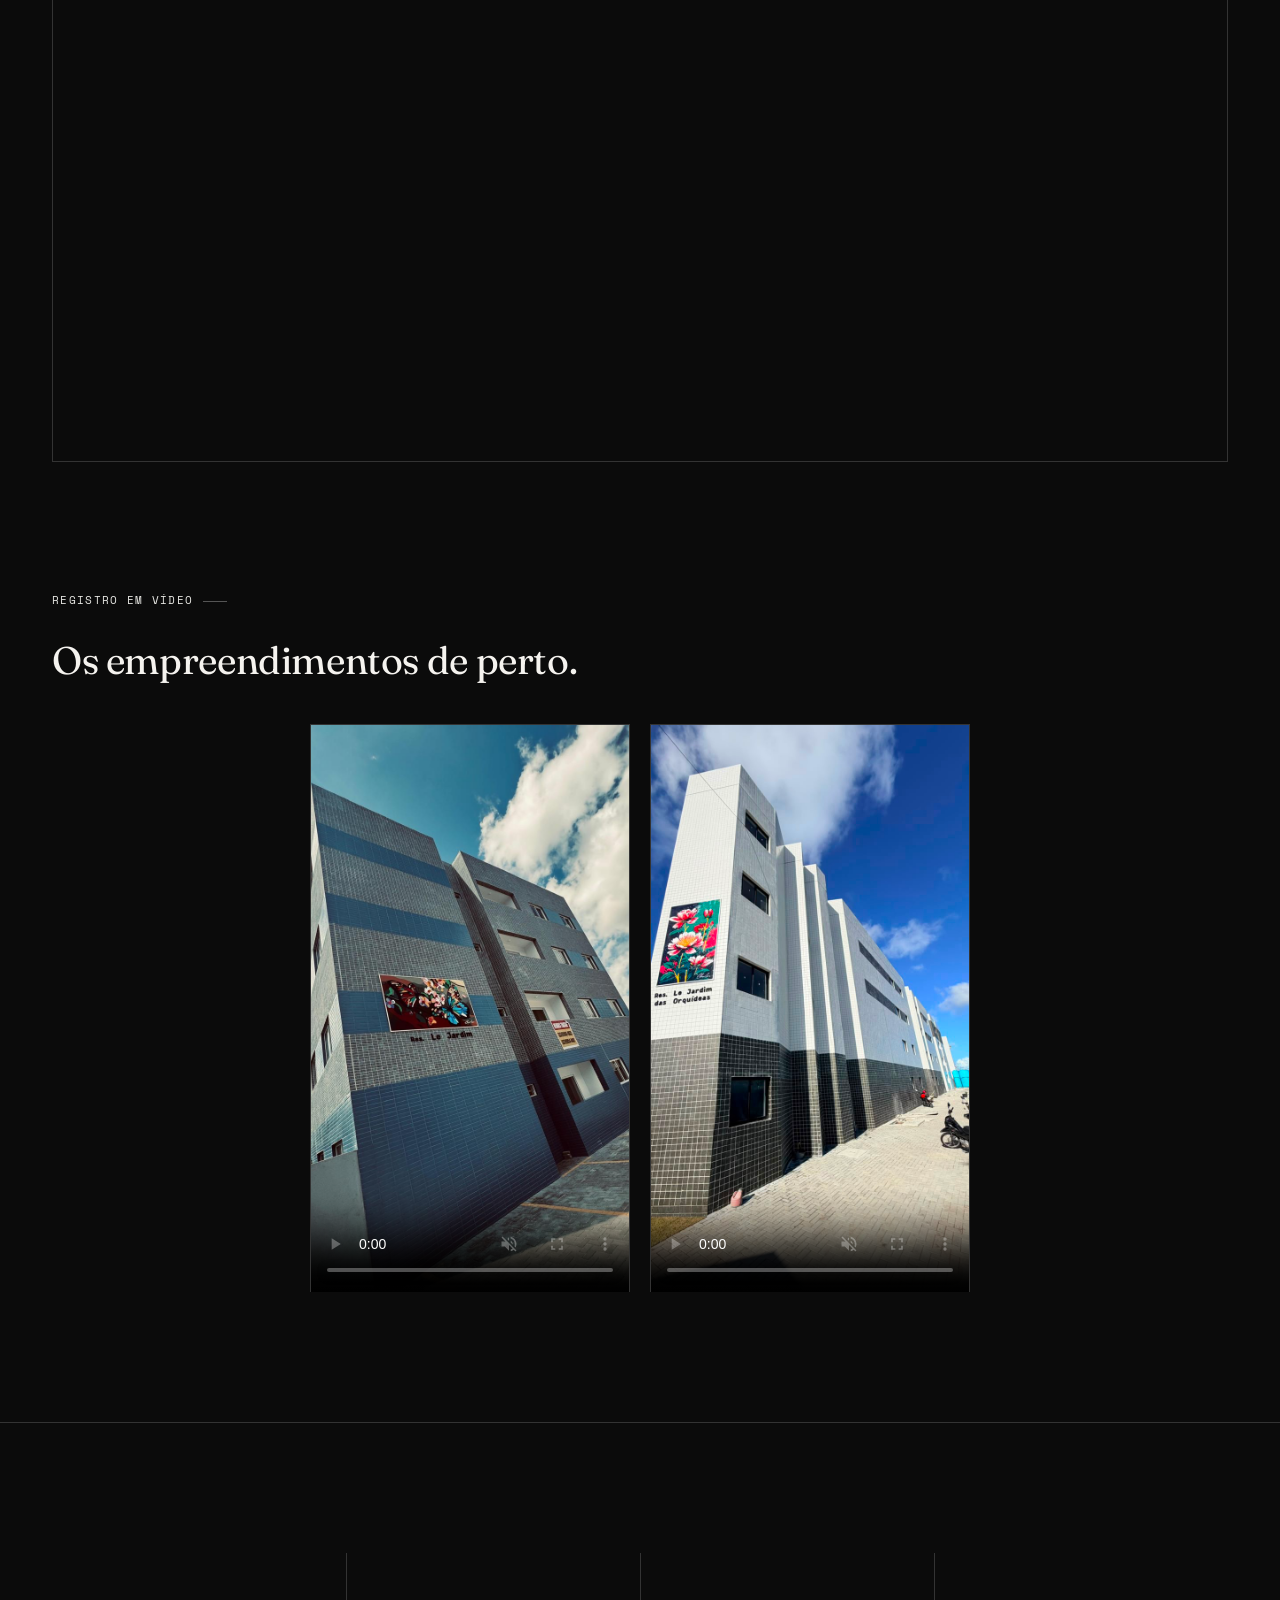
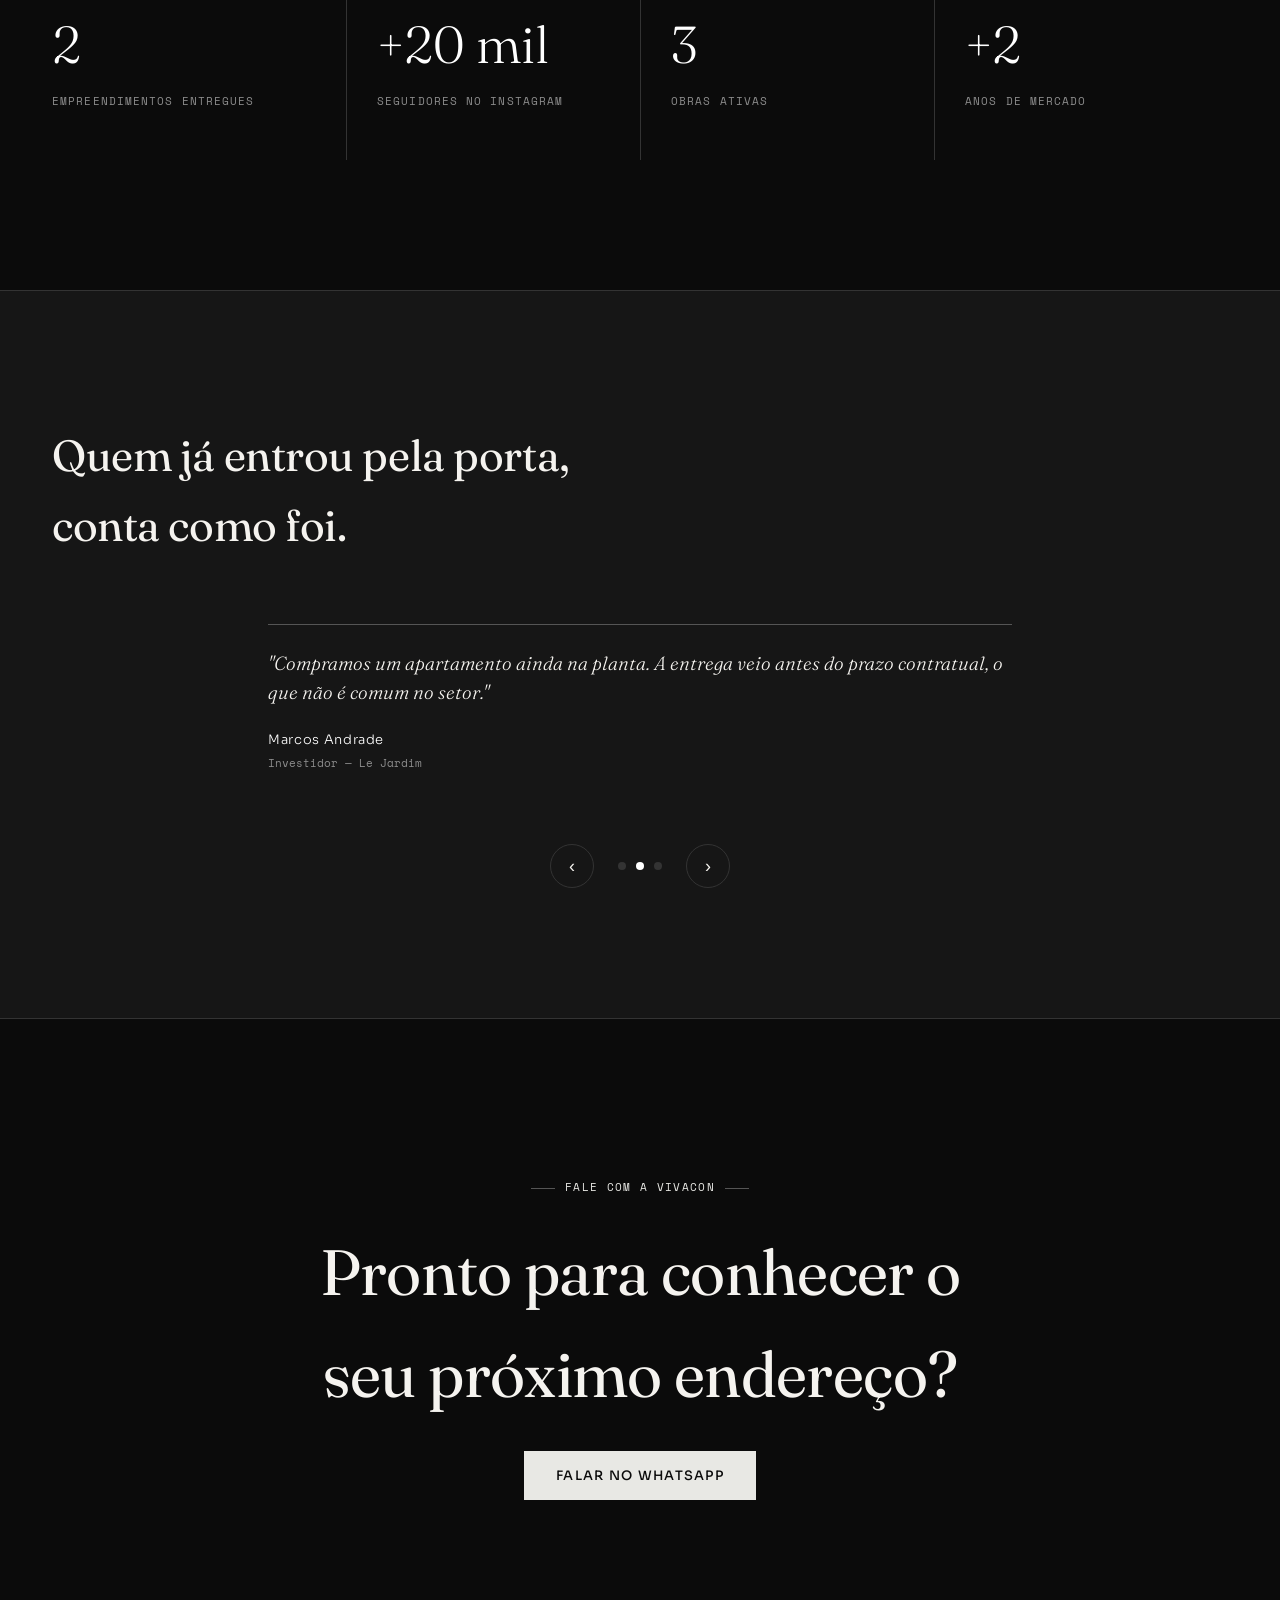
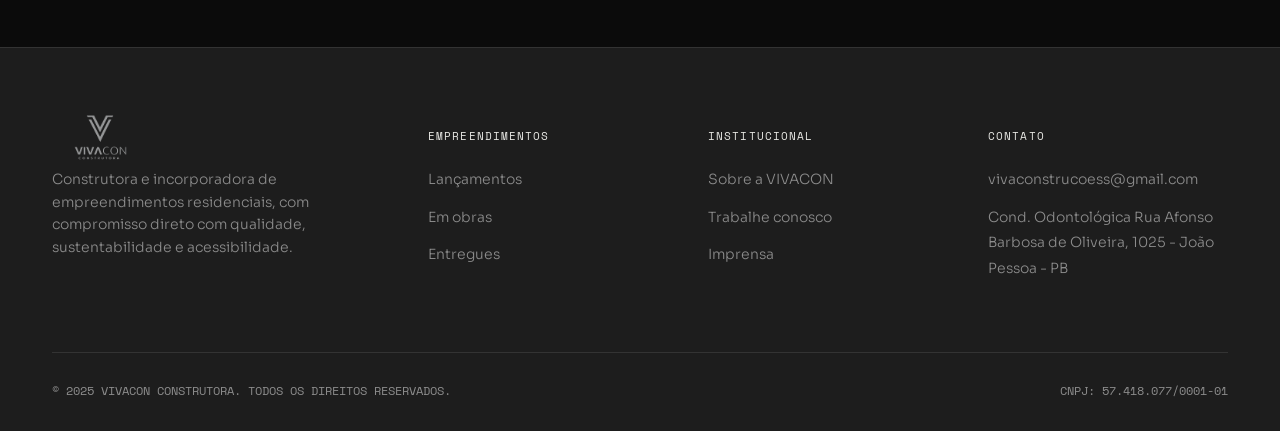
==== commit b512f0c1: "Reorganiza o código do site e corrige bugs sem mudar o visual - Separa o CSS (css/style.css) e o JS " ====
--- a/vivacon-construtora.html
+++ b/vivacon-construtora.html
@@ -1,1019 +1,15 @@
 <!DOCTYPE html>
 <html lang="pt-BR">
 <head>
-<meta charset="UTF-8">
-<meta name="viewport" content="width=device-width, initial-scale=1.0, viewport-fit=cover">
-<title>VIVACON — Construtora e Incorporadora</title>
-<meta name="google-site-verification" content="D0gkuEe5mXiNGheBpJ1isHxeWxSEqKyjWFQIT8TvE7Y" />
-<meta name="description" content="VIVACON Construtora — empreendimentos residenciais em João Pessoa, PB. Qualidade, sustentabilidade e acessibilidade em cada projeto, do lançamento à entrega das chaves.">
-<meta property="og:type" content="website">
-<meta property="og:site_name" content="VIVACON Construtora">
-<meta property="og:title" content="VIVACON — Construtora e Incorporadora">
-<meta property="og:description" content="Transformando sonhos em realidade. Empreendimentos residenciais com compromisso direto com qualidade, sustentabilidade e acessibilidade.">
-<meta property="og:image" content="https://vivaconconstrucoes.com.br/assets/logo.jpeg">
-<meta property="og:url" content="https://vivaconconstrucoes.com.br">
-<meta property="og:locale" content="pt_BR">
-
-<meta name="twitter:card" content="summary_large_image">
-<meta name="twitter:title" content="VIVACON — Construtora e Incorporadora">
-<meta name="twitter:description" content="Transformando sonhos em realidade. Empreendimentos residenciais com compromisso direto com qualidade, sustentabilidade e acessibilidade.">
-<meta name="twitter:image" content="https://vivaconconstrucoes.com.br/assets/logo.jpeg">
-<link rel="icon" href="assets/logo.jpeg">
-<link rel="preconnect" href="https://fonts.googleapis.com">
-<link href="https://fonts.googleapis.com/css2?family=Fraunces:opsz,wght@9..144,300;9..144,400;9..144,500;9..144,600&family=Sora:wght@300;400;500;600&family=Space+Mono:wght@400;700&display=swap" rel="stylesheet">
-<link rel="stylesheet" href="https://api.mapbox.com/mapbox-gl-js/v3.6.0/mapbox-gl.css">
-<script src="https://api.mapbox.com/mapbox-gl-js/v3.6.0/mapbox-gl.js"></script>
-<style>
-  :root{
-    --bg: #0B0B0B;
-    --surface: #161616;
-    --surface-2: #1D1D1D;
-    --hairline: #333333;
-    --ink: #F5F3EF;
-    --ink-muted: #8C8C8C;
-    --brass: #E8E8E4;
-    --brass-light: #FFFFFF;
-    --brass-dim: #555555;
-  }
-  *{margin:0;padding:0;box-sizing:border-box;}
-  html{
-  scroll-behavior:smooth;
-  background:var(--bg);
-  height:100%;
-}
-body{
-  background:var(--bg);
-  min-height:100%;
-}
-  html{overflow-x:hidden;}
-  body{overflow-x:hidden;}
-  body{
-    background:var(--bg);
-    color:var(--ink);
-    font-family:'Sora', sans-serif;
-    font-weight:300;
-    line-height:1.6;
-    overflow-x:hidden;
-  }
-  h1,h2,h3,h4{font-family:'Fraunces', serif; font-weight:400; letter-spacing:-0.01em;}
-  .mono{font-family:'Space Mono', monospace;}
-  a{color:inherit; text-decoration:none;}
-  img{max-width:100%; display:block;}
-  .wrap{max-width:1240px; margin:0 auto; padding:0 32px;}
-
-  /* dimension-line annotation, blueprint style */
-  .dim{
-    display:flex; align-items:center; gap:10px;
-    font-family:'Space Mono', monospace;
-    font-size:11px;
-    letter-spacing:0.12em;
-    text-transform:uppercase;
-    color:var(--brass);
-  }
-  .dim::before, .dim::after{
-    content:"";
-    height:1px;
-    background:var(--brass-dim);
-    flex:0 0 24px;
-  }
-  .dim.center{justify-content:center;}
-  .dim.left::before{display:none;}
-  .dim.left{justify-content:flex-start;}
-
-  /* NAV */
-  header{
-  position:fixed;
-  top:0;
-  left:0;
-  right:0;
-  width:100%;
-  z-index:2147483646;
-  background:transparent;
-   border-bottom:1px solid transparent;
-  padding:22px 0;
-  transition:background .35s ease, padding .35s ease, border-color .35s ease;
-  transform:none;
-}
-header.scrolled{
-  background:rgba(11,11,11,0.55);
-  backdrop-filter:blur(14px) saturate(160%);
-  -webkit-backdrop-filter:blur(14px) saturate(160%);
-  border-bottom:1px solid rgba(255,255,255,0.08);
-  padding:16px 0;
-}
-  nav.wrap{display:flex; align-items:center; justify-content:space-between; position:relative;}
-  .logo{font-family:'Fraunces', serif; font-size:22px; letter-spacing:0.06em;}
-  .logo span{color:var(--brass);}
-  .logo img{height:110px; width:auto; display:block; margin:-20px 0;}
-  footer .logo img{height:64px;}
-  .nav-links{
-  position:absolute; left:50%; top:50%;
-  transform:translate(-50%, -50%);
-  display:flex; gap:36px; font-size:13px; letter-spacing:0.08em; text-transform:uppercase;
-}
-  .nav-links a{color:var(--ink-muted); transition:color .25s; position:relative;}
-  .nav-links a:hover, .nav-links a:focus-visible{color:var(--brass-light);}
-  .nav-cta{
-    border:1px solid var(--brass-dim);
-    padding:10px 22px;
-    font-size:12px; letter-spacing:0.1em; text-transform:uppercase;
-    transition:all .25s;
-  }
-  .nav-cta:hover{background:var(--brass); border-color:var(--brass); color:var(--bg);}
-  .menu-btn{display:none; background:none; border:none; color:var(--ink); font-size:24px; cursor:pointer;}
-
-  .mobile-menu{
-  position:fixed; top:0; right:0; height:100vh; width:78%; max-width:320px;
-  background:var(--surface-2);
-  border-left:1px solid var(--hairline);
-  z-index:200;
-  display:flex; flex-direction:column; gap:8px;
-  padding:100px 32px 40px;
-  transform:translateX(100%);
-  transition:transform .35s ease;
-}
-.mobile-menu.open{transform:translateX(0);}
-.mobile-menu a{
-  padding:16px 0;
-  border-bottom:1px solid var(--hairline);
-  font-size:15px; letter-spacing:0.06em; text-transform:uppercase;
-  color:var(--ink);
-}
-.mobile-menu .nav-cta{
-  margin-top:20px; text-align:center; border:1px solid var(--brass-dim);
-  padding:14px; border-bottom:1px solid var(--brass-dim);
-}
-
-  /* HERO */
-  .hero{
-  position:relative;
-  overflow:hidden;
-  min-height:100vh;
-  display:flex; flex-direction:column; justify-content:center;
-  padding-top:120px;
-  background:var(--bg);
-}
-.hero-bg{
-  position:absolute;
-  top:-15%; left:0; right:0; bottom:-15%;
-  background:url('assets/predio-02.jpeg') right center/cover no-repeat;
-  z-index:0;
-  will-change:transform;
-}
-.hero-bg::after{
-  content:"";
-  position:absolute; inset:0;
-  background:linear-gradient(100deg, var(--bg) 38%, rgba(11,11,11,0.55) 60%, rgba(11,11,11,0.25) 100%);
-}
-  .hero-building{
-    position:absolute; right:0; top:0; bottom:0; width:46%;
-    z-index:0;
-    opacity:0.9;
-  }
-  .hero-inner{position:relative; z-index:2;}
-  .eyebrow{
-    font-family:'Space Mono', monospace;
-    font-size:12px; letter-spacing:0.2em; text-transform:uppercase;
-    color:var(--brass);
-    margin-bottom:22px;
-    display:flex; align-items:center; gap:14px;
-  }
-  .eyebrow::before{content:"§"; font-size:14px;}
-  .hero h1{
-    font-size:clamp(34px, 6.2vw, 92px);
-    line-height:0.98;
-    max-width:820px;
-    color:var(--ink);
-  }
-  .hero h1 em{font-style:italic; color:var(--brass-light);}
-  .hero-sub{
-    max-width:460px;
-    margin-top:28px;
-    color:var(--ink-muted);
-    font-size:17px;
-  }
-  .hero-actions{display:flex; gap:18px; margin-top:44px; align-items:center; flex-wrap:wrap;}
-  .btn-primary{
-    background:var(--brass);
-    color:var(--bg);
-    padding:16px 32px;
-    font-size:13px; letter-spacing:0.1em; text-transform:uppercase;
-    font-weight:500;
-    transition:background .25s;
-  }
-  .btn-primary:hover{background:var(--brass-light);}
-  .btn-ghost{
-    color:var(--ink);
-    font-size:13px; letter-spacing:0.08em; text-transform:uppercase;
-    border-bottom:1px solid var(--brass-dim);
-    padding-bottom:4px;
-    transition:border-color .25s, color .25s;
-  }
-  .btn-ghost:hover{border-color:var(--brass-light); color:var(--brass-light);}
-
-  .hero-stats{
-    position:relative; z-index:2;
-    margin-top:90px;
-    display:grid; grid-template-columns:repeat(4,1fr);
-    border-top:1px solid var(--hairline);
-    padding-top:26px;
-  }
-  .hero-stats div{border-left:1px solid var(--hairline); padding-left:20px;}
-  .hero-stats div:first-child{border-left:none; padding-left:0;}
-  .stat-num{font-family:'Fraunces', serif; font-size:34px; color:var(--brass-light);}
-  .hero-stats .stat-num{font-size:clamp(17px,1.7vw,26px); line-height:1.15;}
-  .stat-label{font-family:'Space Mono', monospace; font-size:11px; letter-spacing:0.1em; text-transform:uppercase; color:var(--ink-muted); margin-top:6px;}
-
-  /* SECTION HEADERS */
-  section{padding:130px 0;}
-  .section-head{
-    display:flex; justify-content:space-between; align-items:flex-end;
-    margin-bottom:64px; gap:40px; flex-wrap:wrap;
-  }
-  .section-head h2{font-size:clamp(30px,3.4vw,48px); max-width:560px;}
-  .section-head p{max-width:360px; color:var(--ink-muted); font-size:15px;}
-
-  /* ABOUT */
-  .about{background:var(--surface); border-top:1px solid var(--hairline); border-bottom:1px solid var(--hairline);}
-  .about-grid{display:grid; grid-template-columns:1fr 1fr; gap:80px; align-items:center;}
-  .about-copy p{color:var(--ink-muted); margin-bottom:18px; font-size:16px;}
-  .about-copy p:first-child{color:var(--ink); font-size:20px; font-family:'Fraunces', serif; font-weight:400; line-height:1.5;}
-  .about-visual{position:relative;}
-  .about-frame{
-    aspect-ratio:4/5;
-    background:url('assets/predio-02.jpeg') center/cover no-repeat;
-    border:1px solid var(--hairline);
-    position:relative;
-    overflow:hidden;
-  }
-  .about-frame::before{
-    content:"";
-    position:absolute; inset:0;
-    background:linear-gradient(180deg, rgba(11,11,11,0) 55%, rgba(11,11,11,0.88) 100%);
-  }
-  .about-frame::after{
-    content:"VIVACON / OBRA";
-    position:absolute; bottom:20px; left:20px; z-index:2;
-    font-family:'Space Mono', monospace; font-size:11px; letter-spacing:0.1em;
-    color:var(--brass-light);
-  }
-
-  /* PROJECTS */
-  .filter-row{display:flex; gap:10px; margin-bottom:50px; flex-wrap:wrap;}
-  .filter-pill{
-    font-family:'Space Mono', monospace; font-size:11px; letter-spacing:0.08em; text-transform:uppercase;
-    border:1px solid var(--hairline); padding:9px 18px; color:var(--ink-muted);
-    cursor:pointer; transition:all .2s;
-  }
-  .filter-pill.active, .filter-pill:hover{border-color:var(--brass); color:var(--brass-light);}
-  .projects-grid{display:flex; flex-wrap:wrap; gap:24px;}
-  .projects-grid{display:grid; grid-template-columns:repeat(3, 1fr); gap:24px;}
-.projects-grid .project-card{border:1px solid var(--hairline);}
-  .project-card{
-  background:var(--bg); position:relative; overflow:hidden; cursor:pointer;
-  display:flex; flex-direction:column;
-  transition:transform .35s ease, box-shadow .35s ease;
-}
-.project-card:hover{
-  transform:translateY(-6px);
-  box-shadow:0 20px 40px rgba(0,0,0,0.5);
-}
-  .project-visual{
-  aspect-ratio:16/9;
-  position:relative;
-  background:linear-gradient(160deg, #1D1D1D, #101010);
-  background-size:cover;
-  background-position:center;
-  transition:transform .5s ease, clip-path 1.1s cubic-bezier(0.65,0,0.35,1);
-  clip-path:inset(100% 0 0 0);
-}
-.project-card.in .project-visual{
-  clip-path:inset(0 0 0 0);
-}
-  .project-card:hover .project-visual{transform:scale(1.08);}
-  .status-tag{
-    position:absolute; top:18px; left:18px; z-index:2;
-    font-family:'Space Mono', monospace; font-size:10px; letter-spacing:0.1em; text-transform:uppercase;
-    padding:6px 12px; border:1px solid var(--brass-dim); color:var(--brass-light);
-    background:rgba(20,18,15,0.75);
-  }
-  .project-info{padding:28px 30px 34px;}
-  .project-info .dim{margin-bottom:14px;}
-  .project-info h3{font-size:26px; margin-bottom:8px;}
-  .project-info .loc{color:var(--ink-muted); font-size:14px; margin-bottom:18px;}
-  .project-specs{display:flex; gap:24px; font-family:'Space Mono', monospace; font-size:12px; color:var(--ink-muted);}
-  .project-specs b{color:var(--brass-light); font-weight:400;}
-
-  /* NUMBERS STRIP */
-  .numbers{border-top:1px solid var(--hairline);}
-  .numbers-grid{display:grid; grid-template-columns:repeat(4,1fr);}
-  .numbers-grid > div{padding:50px 30px; border-left:1px solid var(--hairline);}
-  .numbers-grid > div:first-child{border-left:none; padding-left:0;}
-  .numbers-grid .stat-num{font-size:52px;}
-
-  /* TESTIMONIALS */
-  .testi{background:var(--surface); border-top:1px solid var(--hairline); border-bottom:1px solid var(--hairline);}
-  .testi-grid{display:grid; grid-template-columns:repeat(3,1fr); gap:40px;}
-  .testi-card{border-top:1px solid var(--brass-dim); padding-top:24px;}
-  .testi-card p{font-family:'Fraunces', serif; font-size:19px; font-style:italic; color:var(--ink); margin-bottom:24px; line-height:1.5;}
-  .testi-name{font-size:13px; letter-spacing:0.05em; color:var(--brass-light);}
-  .testi-role{font-family:'Space Mono', monospace; font-size:11px; color:var(--ink-muted); margin-top:4px;}
-
-  /* CTA */
-  .cta-section{text-align:center; padding:160px 0;}
-  .cta-section h2{font-size:clamp(34px,5vw,64px); max-width:760px; margin:0 auto 36px;}
-
-  /* FOOTER */
-  footer{background:var(--surface-2); border-top:1px solid var(--hairline); padding:80px 0 30px;}
-  .footer-grid{display:grid; grid-template-columns:1.4fr 1fr 1fr 1fr; gap:40px; padding-bottom:60px; border-bottom:1px solid var(--hairline);}
-  .footer-grid h4{font-family:'Space Mono', monospace; font-size:11px; letter-spacing:0.1em; text-transform:uppercase; color:var(--brass); margin-bottom:20px; font-weight:400;}
-  .footer-grid ul{list-style:none;}
-  .footer-grid li{margin-bottom:12px;}
-  .footer-grid a, .footer-grid p{color:var(--ink-muted); font-size:14px; overflow-wrap:anywhere; word-break:break-word;}
-  .footer-grid a:hover{color:var(--brass-light);}
-  .footer-bottom{display:flex; justify-content:space-between; padding-top:28px; font-size:12px; color:var(--ink-muted); font-family:'Space Mono', monospace;}
-
-  [data-reveal]{
-  opacity:0;
-  transform:translateY(32px) scale(0.98);
-  filter:blur(6px);
-  transition:opacity 1s cubic-bezier(0.22,1,0.36,1), transform 1s cubic-bezier(0.22,1,0.36,1), filter 1s cubic-bezier(0.22,1,0.36,1);
-}
-[data-reveal].in{
-  opacity:1;
-  transform:translateY(0) scale(1);
-  filter:blur(0);
-}
-
-  @media (max-width: 880px){
-    .nav-links, .nav-cta{display:none;}
-    .menu-btn{display:block;}
-    .hero-building{display:none;}
-    .hero-stats{grid-template-columns:repeat(2,1fr); row-gap:26px;}
-    .about-grid, .numbers-grid, .testi-grid{grid-template-columns:1fr;}
-    .projects-grid{grid-template-columns:1fr;}
-    .numbers-grid > div{border-left:none; border-top:1px solid var(--hairline); padding-left:0;}
-    .numbers-grid > div:first-child{border-top:none;}
-    .footer-grid{grid-template-columns:1fr 1fr;}
-    section{padding:80px 0;}
-    .footer-bottom{flex-direction:column; align-items:flex-start; gap:10px; padding-bottom:90px;}
-  }
-  .social-float{
-  position:fixed; right:24px; bottom:24px; z-index:150;
-  display:flex; flex-direction:column; gap:14px; align-items:center;
-}
-.social-float a{
-  width:44px; height:44px; border-radius:50%;
-  display:flex; align-items:center; justify-content:center;
-  background:rgba(40,40,40,0.9);
-  color:var(--ink);
-  transition:transform .2s, background .2s;
-}
-.social-float a:hover{transform:scale(1.08);}
-.social-float a svg{width:20px; height:20px;}
-.social-float a.whatsapp{
-  width:56px; height:56px;
-  background:#25D366; color:#fff;
-}
-.social-float a.whatsapp svg{width:26px; height:26px;}
-@media (max-width:600px){
-  .social-float{right:16px; bottom:16px; gap:10px;}
-  .social-float a{width:38px; height:38px;}
-  .social-float a.whatsapp{width:50px; height:50px;}
-}
-.project-visual[data-gallery]{cursor:zoom-in;}
-.lightbox{
-  position:fixed; inset:0; z-index:2147483647;
-  background:rgba(6,6,6,0.95);
-  display:none; align-items:center; justify-content:center;
-  padding:40px;
-}
-.lightbox.open{display:flex;}
-.lightbox img{max-width:90vw; max-height:85vh; object-fit:contain; border:1px solid var(--hairline);}
-.lightbox-close{
-  position:absolute; top:24px; right:28px;
-  background:none; border:none; color:var(--ink); font-size:32px; cursor:pointer; line-height:1;
-}
-.lightbox-arrow{
-  position:absolute; top:50%; transform:translateY(-50%);
-  background:rgba(40,40,40,0.7); border:none; color:var(--ink);
-  width:48px; height:48px; border-radius:50%;
-  font-size:24px; cursor:pointer; display:flex; align-items:center; justify-content:center;
-  transition:background .2s;
-}
-.lightbox-arrow:hover{background:var(--brass-dim);}
-.lightbox-prev{left:24px;}
-.lightbox-next{right:24px;}
-.lightbox-counter{
-  position:absolute; bottom:24px; left:50%; transform:translateX(-50%);
-  font-family:'Space Mono', monospace; font-size:12px; color:var(--ink-muted); letter-spacing:0.1em;
-}
-@media (max-width:600px){
-  .lightbox-arrow{width:38px; height:38px; font-size:18px;}
-  .lightbox-prev{left:10px;} .lightbox-next{right:10px;}
-}
-.map-section{border-top:1px solid var(--hairline);}
-#map{
-  width:100%; height:480px;
-  border:1px solid var(--hairline);
-}
-.mapboxgl-popup-content{
-  background:var(--surface-2) !important; color:var(--ink);
-  border:1px solid var(--hairline); border-radius:0 !important;
-  padding:14px 16px !important;
-  box-shadow:none !important;
-}
-.mapboxgl-popup-tip{border-top-color:var(--surface-2) !important; border-bottom-color:var(--surface-2) !important;}
-.mapboxgl-popup-close-button{color:var(--ink-muted); font-size:16px;}
-.map-popup-title{font-family:'Fraunces', serif; font-size:16px; margin-bottom:4px;}
-.map-popup-status{font-family:'Space Mono', monospace; font-size:11px; color:var(--brass);}
-
-.testi-carousel{position:relative; max-width:760px; margin:0 auto; overflow:hidden;}
-@media (max-width:600px){
-  .testi-carousel{padding:0 8px;}
-  .testi-nav{gap:16px;}
-}
-.testi-track{
-  display:flex;
-  transition:transform .5s ease;
-}
-.testi-slide{
-  flex:0 0 100%;
-  padding:0 8px;
-}
-.testi-carousel .testi-card{
-  border-top:1px solid var(--brass-dim); padding-top:24px;
-  min-height:180px;
-}
-.testi-nav{
-  display:flex; align-items:center; justify-content:center; gap:24px;
-  margin-top:40px;
-}
-.testi-arrow{
-  width:44px; height:44px; border-radius:50%;
-  border:1px solid var(--hairline); background:none; color:var(--ink);
-  font-size:18px; cursor:pointer;
-  display:flex; align-items:center; justify-content:center;
-  transition:border-color .2s, color .2s;
-}
-.testi-arrow:hover{border-color:var(--brass); color:var(--brass-light);}
-.testi-dots{display:flex; gap:10px;}
-.testi-dot{
-  width:8px; height:8px; border-radius:50%;
-  background:var(--hairline); border:none; cursor:pointer;
-  transition:background .2s;
-}
-.testi-dot.active{background:var(--brass-light);}
-body::before{
-  content:"";
-  position:fixed; inset:0; z-index:9997;
-  pointer-events:none;
-  opacity:0.06;
-  background-image:url("data:image/svg+xml,%3Csvg xmlns='http://www.w3.org/2000/svg' width='200' height='200'%3E%3Cfilter id='n'%3E%3CfeTurbulence type='fractalNoise' baseFrequency='0.9' numOctaves='2' stitchTiles='stitch'/%3E%3C/filter%3E%3Crect width='100%25' height='100%25' filter='url(%23n)'/%3E%3C/svg%3E");
-}
-::-webkit-scrollbar{
-  width:10px;
-}
-::-webkit-scrollbar-track{
-  background:var(--bg);
-}
-::-webkit-scrollbar-thumb{
-  background:var(--brass-dim);
-  border-radius:0;
-  border:2px solid var(--bg);
-  background-clip:padding-box;
-}
-::-webkit-scrollbar-thumb:hover{
-  background:var(--brass-light);
-}
-html{
-  scrollbar-width:thin;
-  scrollbar-color:var(--brass-dim) var(--bg);
-}
-#preloader{
-  position:fixed; inset:0; z-index:2147483647;
-  background:var(--bg);
-  display:flex; align-items:center; justify-content:center;
-  transition:opacity .6s ease, visibility .6s ease;
-}
-#preloader img{
-  height:110px; width:auto;
-  animation:preloaderPulse 1.4s ease-in-out infinite;
-}
-#preloader.hide{
-  opacity:0;
-  visibility:hidden;
-  pointer-events:none;
-}
-@keyframes preloaderPulse{
-  0%, 100%{ opacity:0.4; transform:scale(0.96); }
-  50%{ opacity:1; transform:scale(1); }
-}
-body.loading{ overflow:hidden; }
-.reveal-line{
-  display:inline-block;
-  overflow:hidden;
-  vertical-align:top;
-}
-.reveal-line span{
-  display:inline-block;
-  transform:translateY(110%);
-  opacity:0;
-  animation:revealUp 1.3s cubic-bezier(0.22,1,0.36,1) forwards;
-}
-.reveal-line:nth-child(1) span{ animation-delay:.15s; }
-@keyframes revealUp{
-  to{ transform:translateY(0); opacity:1; }
-}
-@media (max-width:600px){
-  header{
-    position:fixed !important;
-    top:0 !important;
-    left:0 !important;
-    right:0 !important;
-    width:100% !important;
-    transform:none !important;
-  }
-}
-
-</style>
+  <meta charset="UTF-8">
+  <title>VIVACON — Construtora e Incorporadora</title>
+  <!-- Endereço antigo: redireciona para a página principal -->
+  <link rel="canonical" href="https://vivaconconstrucoes.com.br/">
+  <meta name="robots" content="noindex">
+  <meta http-equiv="refresh" content="0; url=./">
+  <script>location.replace('./' + location.hash);</script>
 </head>
 <body>
-<div id="preloader">
-  <img src="assets/logo-vivacon-cropped.png" alt="Vivacon Construtora">
-</div>
-<script>
-  let unlocked = false;
-  function unlockScroll(){
-    if(unlocked) return;
-    unlocked = true;
-    const preloader = document.getElementById('preloader');
-    document.body.classList.remove('loading');
-    setTimeout(function(){
-      preloader.classList.add('hide');
-    }, 400);
-  }
-  window.addEventListener('load', unlockScroll);
-  setTimeout(unlockScroll, 3000);
-  document.body.classList.add('loading');
-</script>
-<header id="header">
-  <nav class="wrap">
-    <div class="logo"><img src="assets/logo-vivacon-cropped.png" alt="Vivacon Construtora"></div>
-    <div class="nav-links">
-      <a href="#sobre">Sobre</a>
-      <a href="#empreendimentos">Empreendimentos</a>
-      <a href="#numeros">Estatísticas</a>
-      <a href="#contato">Contato</a>
-    </div>
-    <button class="menu-btn" id="menuBtn" aria-label="Abrir menu" aria-expanded="false">☰</button>
-  </nav>
-</header>
-
-<div class="mobile-menu" id="mobileMenu">
-  <a href="#sobre">Sobre</a>
-  <a href="#empreendimentos">Empreendimentos</a>
-  <a href="#numeros">Estatísticas</a>
-  <a href="#contato">Contato</a>
-</div>
-
-<section class="hero">
-  <div class="hero-bg"></div>
-  <div class="wrap hero-inner">
-    <div class="eyebrow">Construtora & Incorporadora</div>
-    <h1>
-  <span class="reveal-line"><span>Transformando</span></span><br>
-  <em><span class="reveal-line"><span>sonhos em</span></span><br>
-  <span class="reveal-line"><span>realidade.</span></span></em>
-</h1>
-    <p class="hero-sub">A VIVACON projeta, constrói e entrega empreendimentos residenciais com compromisso direto com qualidade, sustentabilidade e acessibilidade.</p>
-    <div class="hero-actions">
-      <a href="#empreendimentos" class="btn-primary">Ver empreendimentos</a>
-      <a href="#sobre" class="btn-ghost">Conhecer a construtora</a>
-    </div>
-    <div class="hero-stats">
-      <div><div class="stat-num">Qualidade</div><div class="stat-label">Em cada detalhe da obra</div></div>
-      <div><div class="stat-num">Sustentabilidade</div><div class="stat-label">Construção consciente</div></div>
-      <div><div class="stat-num">Acessibilidade</div><div class="stat-label">Projetos para todos</div></div>
-      <div><div class="stat-num" data-target="20" data-prefix="+" data-suffix=" mil">0</div><div class="stat-label">Seguidores no Instagram</div></div>
-    </div>
-  </div>
-</section>
-
-<section id="sobre" class="about">
-  <div class="wrap about-grid">
-    <div class="about-copy" data-reveal>
-      <p>A VIVACON constrói mais do que edifícios — constrói a parte da cidade onde a vida das pessoas realmente acontece.</p>
-      <p>Somos uma construtora e incorporadora com atuação em empreendimentos residenciais, guiada por três compromissos que estão em tudo o que entregamos: qualidade em cada detalhe da obra, sustentabilidade nas escolhas do canteiro ao acabamento, e acessibilidade para que o projeto funcione para todos.</p>
-      <p>Cada empreendimento é acompanhado de perto, do lançamento à entrega das chaves — para que o que foi prometido na planta seja exatamente o que chega até você.</p>
-      <div class="dim left" style="margin-top:30px;">João Pessoa / Paraíba</div>
-    </div>
-    <div class="about-visual" data-reveal>
-      <div class="about-frame"></div>
-    </div>
-  </div>
-</section>
-
-<section id="empreendimentos">
-  <div class="wrap">
-    <div class="section-head">
-      <h2>Empreendimentos em destaque</h2>
-      <p>Da planta à entrega — conheça os projetos que estão redesenhando o horizonte da cidade.</p>
-    </div>
-    <div class="filter-row">
-      <div class="filter-pill active" data-filter="todos">Todos</div>
-<div class="filter-pill" data-filter="lancamento">Lançamento</div>
-<div class="filter-pill" data-filter="obras">Em obras</div>
-<div class="filter-pill" data-filter="entregue">Entregue</div>
-    </div>
-    <div class="projects-grid">
-
-       <div class="project-card" data-reveal data-status="entregue lancamento">
-        <div class="project-visual" data-gallery="assets/le-jardim-01.jpeg, assets/le-jardim-02.jpeg, assets/le-jardim-03.jpeg" style="background-image:url('assets/le-jardim-01.jpeg')"><span class="status-tag">100% Vendido</span></div>
-        <div class="project-info">
-          <div class="dim left">Residencial</div>
-          <h3>Le Jardim</h3>
-          <div class="loc">Planalto Boa Esperança / João Pessoa</div>
-          <div class="project-specs">
-            <span><b>56</b> unidades</span>
-            <span><b>40-50 m²</b> privativos</span>
-            <span><b>2025</b> entrega</span>
-          </div>
-        </div>
-      </div>
-
-      <div class="project-card" data-reveal data-status="entregue">
-        <div class="project-visual" data-gallery="assets/le-jardim-orquideas-01.jpeg, assets/le-jardim-orquideas-02.jpeg, assets/le-jardim-orquideas-03.jpeg, assets/le-jardim-orquideas-04.jpeg, assets/le-jardim-orquideas-05.jpeg" style="background-image:url('assets/le-jardim-orquideas-01.jpeg')"><span class="status-tag">Unidades Disponíveis</span></div>
-        <div class="project-info">
-          <div class="dim left">Residencial</div>
-          <h3>Le Jardim das Orquídeas</h3>
-          <div class="loc">Colinas do Sul / João Pessoa</div>
-          <div class="project-specs">
-            <span><b>60</b> unidades</span>
-            <span><b>40-50 m²</b> privativos</span>
-            <span><b>2026</b> entrega</span>
-          </div>
-        </div>
-      </div>
-
-      <div class="project-card" data-reveal data-status="obras">
-        <div class="project-visual" data-gallery="assets/parque-do-sol-01.jpeg, assets/parque-do-sol-02.jpeg, assets/parque-do-sol-03.jpeg" style="background-image:url('assets/parque-do-sol-01.jpeg')"><span class="status-tag">Em obras</span></div>
-        <div class="project-info">
-          <div class="dim left">Residencial</div>
-          <h3>Parque do Sol</h3>
-          <div class="loc">Gramame / João Pessoa</div>
-          <div class="project-specs">
-            <span><b>...</b> unidades</span>
-            <span><b>... m²</b> privativos</span>
-            <span><b>2026</b> entrega</span>
-          </div>
-        </div>
-      </div>
-
-    </div>
-  </div>
-</section>
-
-<section class="map-section">
-  <div class="wrap">
-    <div class="dim left" style="margin-bottom:20px;">Onde estamos</div>
-    <h2 style="font-size:clamp(26px,3vw,40px); margin-bottom:32px; max-width:600px;">Nossos empreendimentos no mapa.</h2>
-    <div id="map"></div>
-  </div>
-</section>
-
-<section class="video-section" style="padding-top:0;">
-  <div class="wrap">
-    <div class="dim left" style="margin-bottom:20px;">Registro em vídeo</div>
-    <h2 style="font-size:clamp(26px,3vw,40px); margin-bottom:32px; max-width:600px;">Os empreendimentos de perto.</h2>
-    <div style="display:flex; gap:20px; justify-content:center; flex-wrap:wrap;">
-  <video controls playsinline muted preload="metadata" poster="assets/le-jardim-01.jpeg" style="width:100%; max-width:320px; aspect-ratio:9/16; object-fit:cover; border:1px solid var(--hairline); display:block;">
-    <source src="assets/le-jardim-video.mp4" type="video/mp4">
-  </video>
-  <video controls playsinline muted preload="metadata" poster="assets/le-jardim-orquideas-01.jpeg" style="width:100%; max-width:320px; aspect-ratio:9/16; object-fit:cover; border:1px solid var(--hairline); display:block;">
-    <source src="assets/le-jardim-orquideas-video.mp4" type="video/mp4">
-  </video>
-</div>
-  </div>
-</section>
-
-<section id="numeros" class="numbers">
-  <div class="wrap">
-    <div class="numbers-grid">
-      <div data-reveal><div class="stat-num">2</div><div class="stat-label">Empreendimentos entregues</div></div>
-      <div data-reveal><div class="stat-num" data-target="20" data-prefix="+" data-suffix=" mil">0</div><div class="stat-label">Seguidores no Instagram</div></div>
-      <div data-reveal><div class="stat-num">3</div><div class="stat-label">Obras ativas</div></div>
-      <div data-reveal><div class="stat-num" data-target="2" data-prefix="+">0</div><div class="stat-label">Anos de mercado</div></div>
-    </div>
-  </div>
-</section>
-
-<section class="testi">
-  <div class="wrap">
-    <div class="section-head">
-      <h2>Quem já entrou pela porta,<br>conta como foi.</h2>
-    </div>
-    <div class="testi-carousel">
-  <div class="testi-track" id="testiTrack">
-    <div class="testi-slide">
-      <div class="testi-card">
-        <p>"Acompanhei a obra mês a mês pelo relatório da construtora. Recebi exatamente o que vi na planta — sem surpresas."</p>
-        <div class="testi-name">Renata Figueiredo</div>
-        <div class="testi-role">Proprietária — Le Jardim</div>
-      </div>
-    </div>
-    <div class="testi-slide">
-      <div class="testi-card">
-        <p>"Compramos um apartamento ainda na planta. A entrega veio antes do prazo contratual, o que não é comum no setor."</p>
-        <div class="testi-name">Marcos Andrade</div>
-        <div class="testi-role">Investidor — Le Jardim</div>
-      </div>
-    </div>
-    <div class="testi-slide">
-      <div class="testi-card">
-        <p>"O que mais pesou na decisão foi o histórico: 2 anos sem uma obra atrasada. Isso não se improvisa."</p>
-        <div class="testi-name">Juliana Prado</div>
-        <div class="testi-role">Proprietária — Le Jardim das Orquideas</div>
-      </div>
-    </div>
-  </div>
-  <div class="testi-nav">
-    <button class="testi-arrow" id="testiPrev" aria-label="Anterior">‹</button>
-    <div class="testi-dots" id="testiDots"></div>
-    <button class="testi-arrow" id="testiNext" aria-label="Próximo">›</button>
-  </div>
-</div>
-  </div>
-</section>
-
-<section id="contato" class="cta-section">
-  <div class="wrap">
-    <div class="dim center" style="margin-bottom:24px; justify-content:center;">Fale com a VIVACON</div>
-    <h2>Pronto para conhecer o<br>seu próximo endereço?</h2>
-    <a href="https://chat.whatsapp.com/JsNdxO5MnBZIrKzy62pLfI?mode=hqrt3" class="btn-primary" target="_blank" rel="noopener">Falar no WhatsApp</a>
-  </div>
-</section>
-
-<footer>
-  <div class="wrap">
-    <div class="footer-grid">
-      <div>
-        <div class="logo" style="margin-bottom:16px;"><img src="assets/logo-vivacon-cropped.png" alt="Vivacon Construtora"></div>
-        <p>Construtora e incorporadora de empreendimentos residenciais, com compromisso direto com qualidade, sustentabilidade e acessibilidade.</p>
-      </div>
-      <div>
-        <h4>Empreendimentos</h4>
-        <ul>
-          <li><a href="#empreendimentos" onclick="applyFilter('lancamento')">Lançamentos</a></li>
-<li><a href="#empreendimentos" onclick="applyFilter('obras')">Em obras</a></li>
-<li><a href="#empreendimentos" onclick="applyFilter('entregue')">Entregues</a></li>
-        </ul>
-      </div>
-      <div>
-        <h4>Institucional</h4>
-        <ul>
-          <li><a href="#sobre">Sobre a VIVACON</a></li>
-          <li><a href="https://wa.me/5583999889835">Trabalhe conosco</a></li>
-          <li><a href="#">Imprensa</a></li>
-        </ul>
-      </div>
-      <div>
-        <h4>Contato</h4>
-        <ul>
-          <li><a href="mailto:vivaconstrucoess@gmail.com">vivaconstrucoess@gmail.com</a></li>
-          <li><a href="https://maps.app.goo.gl/Sk5SNHUQZ1w1S2Ne9" target="_blank" rel="noopener">Cond. Odontológica Rua Afonso Barbosa de Oliveira, 1025 - João Pessoa - PB</a></li>
-        </ul>
-      </div>
-    </div>
-    <div class="footer-bottom">
-      <span>© 2025 VIVACON CONSTRUTORA. TODOS OS DIREITOS RESERVADOS.</span>
-      <span>CNPJ: 57.418.077/0001-01</span>
-    </div>
-  </div>
-</footer>
-<div class="social-float">
-  <a href="https://instagram.com/vivacon_construtora" target="_blank" rel="noopener" aria-label="Instagram">
-    <svg viewBox="0 0 24 24" fill="none" stroke="currentColor" stroke-width="2"><rect x="3" y="3" width="18" height="18" rx="5"/><circle cx="12" cy="12" r="4"/><circle cx="17.5" cy="6.5" r="0.5" fill="currentColor"/></svg>
-  </a>
-  <a href="https://wa.me/5583999889835" target="_blank" rel="noopener" class="whatsapp" aria-label="WhatsApp">
-    <svg viewBox="0 0 32 32" fill="currentColor"><path d="M16 .5A15.5 15.5 0 0 0 2.4 23.8L.5 31.5l7.9-2A15.5 15.6 0 1 0 16 .5zm0 28.2c-2.4 0-4.8-.6-6.9-1.8l-.5-.3-4.7 1.2 1.3-4.6-.3-.5A12.8 12.8 0 1 1 16 28.7zm7-9.6c-.4-.2-2.3-1.1-2.6-1.3-.4-.1-.6-.2-.9.2-.3.4-1 1.3-1.3 1.5-.2.3-.5.3-.9.1-.4-.2-1.7-.6-3.2-2-1.2-1-2-2.3-2.2-2.7-.2-.4 0-.6.2-.8.2-.2.4-.5.6-.7.2-.2.3-.4.4-.6.1-.3 0-.5 0-.7-.1-.2-.9-2.2-1.3-3-.3-.8-.7-.7-.9-.7h-.8c-.3 0-.7.1-1 .5-.4.4-1.4 1.3-1.4 3.2s1.4 3.7 1.6 4c.2.3 2.8 4.3 6.8 6 .9.4 1.7.6 2.3.8.9.3 1.8.2 2.4.1.7-.1 2.3-.9 2.6-1.9.3-.9.3-1.7.2-1.9-.1-.2-.4-.3-.8-.5z"/></svg>
-  </a>
-</div>
-<div class="lightbox" id="lightbox">
-  <button class="lightbox-close" id="lightboxClose" aria-label="Fechar">✕</button>
-  <button class="lightbox-arrow lightbox-prev" id="lightboxPrev" aria-label="Anterior">‹</button>
-  <img id="lightboxImg" src="" alt="">
-  <button class="lightbox-arrow lightbox-next" id="lightboxNext" aria-label="Próxima">›</button>
-  <div class="lightbox-counter" id="lightboxCounter"></div>
-</div>
-
-<script>
-  document.querySelectorAll('.hero h1 .reveal-line').forEach((line, i)=>{
-  line.querySelector('span').style.animationDelay = (0.3 + i * 0.25) + 's';
-});
-  const testiTrack = document.getElementById('testiTrack');
-if(testiTrack){
-  const slides = testiTrack.querySelectorAll('.testi-slide');
-  const dotsWrap = document.getElementById('testiDots');
-  let current = 0;
-
-  slides.forEach((_, i)=>{
-    const dot = document.createElement('button');
-    dot.className = 'testi-dot' + (i===0 ? ' active' : '');
-    dot.addEventListener('click', ()=>goTo(i));
-    dotsWrap.appendChild(dot);
-  });
-  const dots = dotsWrap.querySelectorAll('.testi-dot');
-
-  function goTo(i){
-    current = (i + slides.length) % slides.length;
-    testiTrack.style.transform = `translateX(-${current * 100}%)`;
-    dots.forEach(d=>d.classList.remove('active'));
-    dots[current].classList.add('active');
-  }
-  document.getElementById('testiPrev').addEventListener('click', ()=>goTo(current-1));
-  document.getElementById('testiNext').addEventListener('click', ()=>goTo(current+1));
-
-  let autoplay = setInterval(()=>goTo(current+1), 2000);
-  testiTrack.parentElement.addEventListener('mouseenter', ()=>clearInterval(autoplay));
-  testiTrack.parentElement.addEventListener('mouseleave', ()=>{
-    autoplay = setInterval(()=>goTo(current+1), 2000);
-  });
-
-  let startX = 0;
-  testiTrack.addEventListener('touchstart', e=>{ startX = e.touches[0].clientX; });
-  testiTrack.addEventListener('touchend', e=>{
-    const diff = e.changedTouches[0].clientX - startX;
-    if(diff > 50) goTo(current-1);
-    if(diff < -50) goTo(current+1);
-  });
-}
-  if(document.getElementById('map')){
-  mapboxgl.accessToken = 'pk.eyJ1IjoiZ3VpY3JhbWFsaG8iLCJhIjoiY21zZHVib2RnMDJ2NTNhb2NsOXptY2QyeCJ9.WdVib0qPJAl2bVp2dEYCmg';
-
-  const empreendimentos = [
-    { nome:"Le Jardim", status:"100% Vendido", lat:-7.194588, lng:-34.859039 },
-    { nome:"Le Jardim das Orquídeas", status:"Unidades disponíveis", lat:-7.196555, lng:-34.882385 },
-    { nome:"Parque do Sol", status:"Em obras", lat:-7.219819, lng:-34.843102 }
-  ];
-
-  const map = new mapboxgl.Map({
-    container:'map',
-    style:'mapbox://styles/mapbox/dark-v11',
-    center:[-34.8707, -7.1956],
-    zoom:12
-  });
-
-  map.scrollZoom.disable();
-  map.on('click', ()=> map.scrollZoom.enable());
-  map.on('mouseleave', ()=> map.scrollZoom.disable());
-
-  map.addControl(new mapboxgl.NavigationControl({showCompass:false}), 'top-left');
-
-  const bounds = new mapboxgl.LngLatBounds();
-
-  empreendimentos.forEach(e=>{
-  const el = document.createElement('div');
-  el.style.width = '16px';
-  el.style.height = '16px';
-  el.style.borderRadius = '50%';
-  el.style.background = '#A8875A';
-  el.style.border = '2px solid #fff';
-  el.style.cursor = 'pointer';
-
-  const popup = new mapboxgl.Popup({offset:20, closeButton:false, closeOnClick:false}).setHTML(
-    `<div class="map-popup-title">${e.nome}</div><div class="map-popup-status">${e.status}</div>`
-  );
-
-  const marker = new mapboxgl.Marker(el)
-    .setLngLat([e.lng, e.lat])
-    .addTo(map);
-
-  el.addEventListener('mouseenter', ()=> popup.setLngLat([e.lng, e.lat]).addTo(map));
-  el.addEventListener('mouseleave', ()=> popup.remove());
-
-  bounds.extend([e.lng, e.lat]);
-});
-
-  map.fitBounds(bounds, {padding:80, maxZoom:14});
-}
-  const heroBg = document.querySelector('.hero-bg');
-if(heroBg){
-  window.addEventListener('scroll', ()=>{
-    const offset = window.scrollY * 0.35;
-    heroBg.style.transform = `translateY(${offset}px)`;
-  }, {passive:true});
-}
-  const lightbox = document.getElementById('lightbox');
-const lightboxImg = document.getElementById('lightboxImg');
-const lightboxCounter = document.getElementById('lightboxCounter');
-let currentGallery = [];
-let currentIndex = 0;
-
-function openLightbox(gallery, index){
-  currentGallery = gallery;
-  currentIndex = index;
-  updateLightboxImg();
-  lightbox.classList.add('open');
-}
-function updateLightboxImg(){
-  lightboxImg.src = currentGallery[currentIndex];
-  lightboxCounter.textContent = (currentIndex+1) + ' / ' + currentGallery.length;
-}
-function closeLightbox(){ lightbox.classList.remove('open'); }
-document.getElementById('lightboxClose').addEventListener('click', closeLightbox);
-document.getElementById('lightboxPrev').addEventListener('click', ()=>{
-  currentIndex = (currentIndex - 1 + currentGallery.length) % currentGallery.length;
-  updateLightboxImg();
-});
-document.getElementById('lightboxNext').addEventListener('click', ()=>{
-  currentIndex = (currentIndex + 1) % currentGallery.length;
-  updateLightboxImg();
-});
-lightbox.addEventListener('click', (e)=>{ if(e.target === lightbox) closeLightbox(); });
-document.addEventListener('keydown', (e)=>{
-  if(!lightbox.classList.contains('open')) return;
-  if(e.key === 'Escape') closeLightbox();
-  if(e.key === 'ArrowLeft') document.getElementById('lightboxPrev').click();
-  if(e.key === 'ArrowRight') document.getElementById('lightboxNext').click();
-});
-document.querySelectorAll('.project-visual[data-gallery]').forEach(visual=>{
-  visual.addEventListener('click', ()=>{
-    openLightbox(visual.dataset.gallery.split(','), 0);
-  });
-});
-  const counters = document.querySelectorAll('[data-target]');
-const counterObs = new IntersectionObserver((entries)=>{
-  entries.forEach(entry=>{
-    if(entry.isIntersecting){
-      const el = entry.target;
-      const target = parseFloat(el.dataset.target);
-      const decimals = el.dataset.decimals ? parseInt(el.dataset.decimals) : 0;
-      const prefix = el.dataset.prefix || '';
-      const suffix = el.dataset.suffix || '';
-      const duration = 1400;
-      const start = performance.now();
-      function tick(now){
-        const progress = Math.min((now-start)/duration, 1);
-        const eased = 1 - Math.pow(1-progress, 3);
-        const value = (target*eased).toFixed(decimals);
-        el.textContent = prefix + value.replace('.', ',') + suffix;
-        if(progress < 1) requestAnimationFrame(tick);
-      }
-      requestAnimationFrame(tick);
-      counterObs.unobserve(el);
-    }
-  });
-}, {threshold:0.4});
-counters.forEach(c=>counterObs.observe(c));
-  const menuBtn = document.getElementById('menuBtn');
-const mobileMenu = document.getElementById('mobileMenu');
-menuBtn.addEventListener('click', ()=>{
-  const isOpen = mobileMenu.classList.toggle('open');
-  menuBtn.textContent = isOpen ? '✕' : '☰';
-  menuBtn.setAttribute('aria-expanded', isOpen);
-});
-mobileMenu.querySelectorAll('a').forEach(link=>{
-  link.addEventListener('click', ()=>{
-    mobileMenu.classList.remove('open');
-    menuBtn.textContent = '☰';
-    menuBtn.setAttribute('aria-expanded', 'false');
-  });
-});
-  const items = document.querySelectorAll('[data-reveal]');
-const obs = new IntersectionObserver((entries)=>{
-  entries.forEach(e=>{
-    if(e.isIntersecting){
-      const siblings = [...e.target.parentElement.querySelectorAll('[data-reveal]')];
-      const index = siblings.indexOf(e.target);
-      e.target.style.transitionDelay = (index * 0.1) + 's';
-      e.target.classList.add('in');
-    }
-  });
-}, {threshold:0.15});
-items.forEach(i=>obs.observe(i));
-
-  const pills = document.querySelectorAll('.filter-pill');
-const cards = document.querySelectorAll('.project-card');
-function applyFilter(filter){
-  pills.forEach(x=>x.classList.toggle('active', x.dataset.filter === filter));
-  cards.forEach(card=>{
-    const match = filter === 'todos' || card.dataset.status.split(' ').includes(filter);
-    card.style.display = match ? '' : 'none';
-  });
-}
-pills.forEach(p=>p.addEventListener('click', ()=> applyFilter(p.dataset.filter)));
-const headerEl = document.getElementById('header');
-function checkHeaderScroll(){
-  if(window.scrollY > 60){
-    headerEl.classList.add('scrolled');
-  } else {
-    headerEl.classList.remove('scrolled');
-  }
-}
-window.addEventListener('scroll', checkHeaderScroll, {passive:true});
-checkHeaderScroll();
-</script>
-
+  <p><a href="./">Ir para o site da VIVACON</a></p>
 </body>
-</html>+</html>
